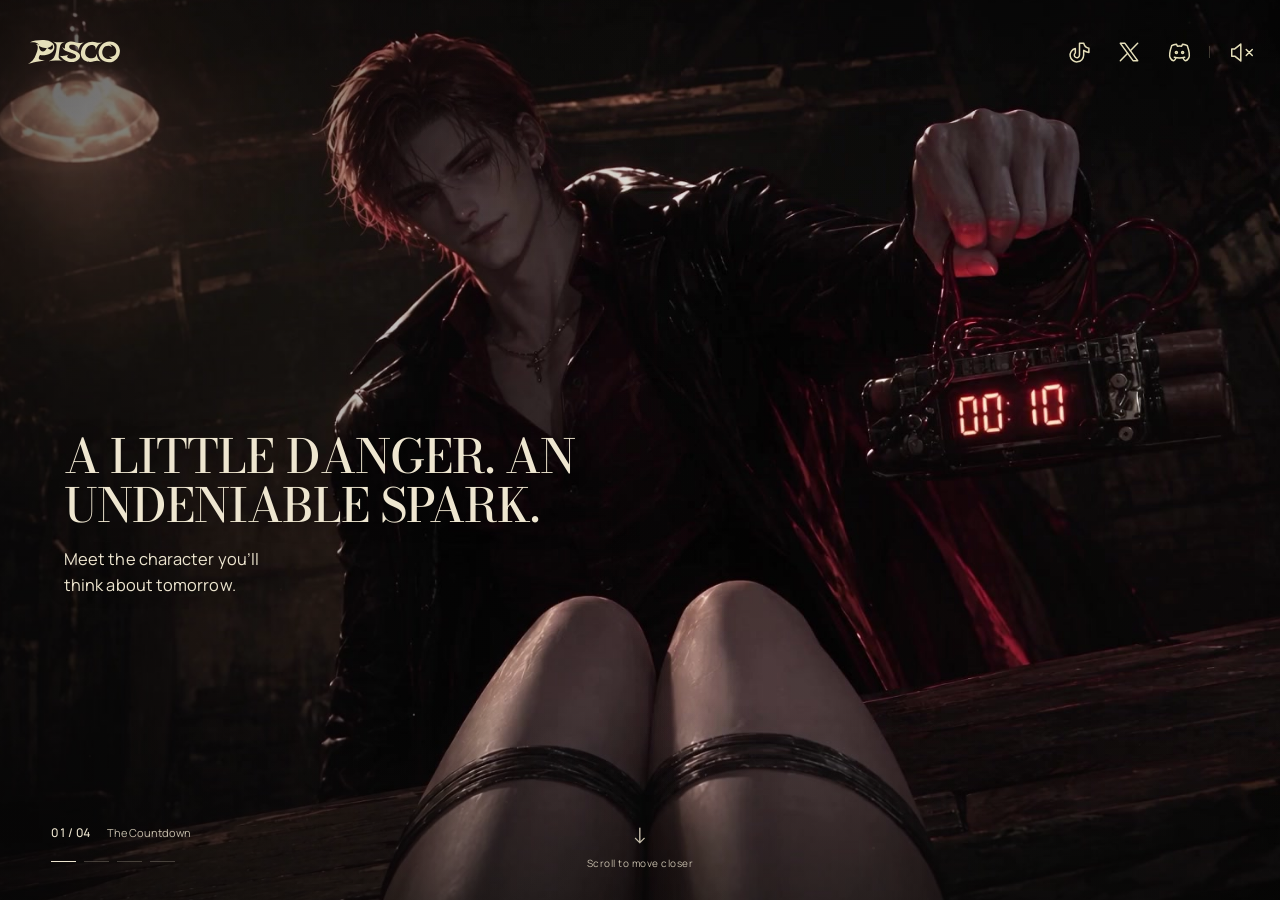
==== index.html @ 1534b8da "Widen scene headlines to avoid premature wrapping" ====
<!doctype html><html lang="en"><head><meta charset="utf-8"><meta name="viewport" content="width=device-width,initial-scale=1,viewport-fit=cover"><meta name="theme-color" content="#100e0d"><meta name="description" content="A countdown. A winter lodge. A poker table. A ballroom. Find your next story with Pisco."><link rel="preload" href="assets/fonts/bodoni-moda-latin-wght-normal.woff2" as="font" type="font/woff2" crossorigin><link rel="preload" href="assets/fonts/manrope-latin-wght-normal.woff2" as="font" type="font/woff2" crossorigin><title>Pisco — A night of possibilities</title><style>
@font-face{font-family:'Bodoni Moda';font-style:normal;font-weight:400 900;font-display:swap;src:url('assets/fonts/bodoni-moda-latin-wght-normal.woff2') format('woff2')}
@font-face{font-family:'Manrope';font-style:normal;font-weight:200 800;font-display:swap;src:url('assets/fonts/manrope-latin-wght-normal.woff2') format('woff2')}
:root{color-scheme:dark;--ink:#eee6d0;--dim:#c5bcaa;--line:#eee6d033;--nav-gold:#e5dfba;--nav-gold-hover:#e5dfba}*{box-sizing:border-box}html,body{height:100%;margin:0;overscroll-behavior:none;background:#100e0d;color:var(--ink)}body,button,a{font-family:'Manrope',Arial,sans-serif;font-weight:400;-webkit-font-smoothing:antialiased}button,a{color:inherit}button{font-size:15px;cursor:pointer;background:none;border:0}button:focus-visible,a:focus-visible{outline:1px solid var(--ink);outline-offset:7px}button:disabled{opacity:.45;cursor:wait}a{text-decoration:none}body{overflow:hidden}#stage{position:fixed;inset:0;touch-action:none}#scene{width:100%;height:100%;display:block}#shade{position:absolute;inset:0;background:linear-gradient(180deg,#08070770,transparent 28%,transparent 47%,#090807b5 90%),linear-gradient(90deg,#08070750,transparent 55%);pointer-events:none}.decode-video{position:fixed;width:2px;height:2px;bottom:0;left:0;opacity:.001;pointer-events:none;z-index:-1}header{position:fixed;inset:0 0 auto;display:flex;justify-content:space-between;align-items:center;padding:30px clamp(16px,1.3vw,24px) 30px calc(clamp(20px,1.3vw,32px) + 8px);z-index:4}.brand{padding:0;line-height:0}.brand img{width:92px;height:auto;filter:none}.header-actions{display:flex;align-items:center;gap:18px}.socials{display:flex;align-items:center;gap:6px}.socials a,#sound{display:inline-flex;align-items:center;justify-content:center;width:44px;height:44px;padding:0;color:var(--nav-gold);border-radius:50%;transition:color .18s ease}.socials a:hover,.socials a:focus-visible,#sound:hover,#sound:focus-visible{color:var(--nav-gold-hover)}.socials a:focus-visible,#sound:focus-visible{outline-color:var(--nav-gold);outline-offset:2px}.header-actions svg{fill:none;stroke:currentColor;stroke-width:1.5;stroke-linecap:round;stroke-linejoin:round;flex:none}.header-actions svg path{vector-effect:non-scaling-stroke}/* Optical sizing compensates for each glyph's shape and visual weight. */.social-tiktok{width:25px;height:25px}.social-x{width:26px;height:26px}.social-discord{width:25px;height:25px}#sound{position:relative}#sound:before{content:"";position:absolute;left:-10px;top:16px;height:12px;border-left:1px solid #e5dfba3d}#sound .sound-off,#sound .sound-on{width:29px;height:29px;transform:translateX(.5px)}#sound .sound-on{display:none}#sound[aria-pressed=true] .sound-on{display:block}#sound[aria-pressed=true] .sound-off{display:none}.story{position:fixed;left:6vw;bottom:16vh;width:min(550px,45vw);transform-origin:bottom left;pointer-events:none;z-index:2;will-change:transform,opacity}h1{font-family:'Bodoni Moda',Georgia,serif;text-transform:uppercase;font-size:clamp(36px,4.2vw,68px);font-weight:500;line-height:1.05;letter-spacing:-.02em;margin:18px 0 18px;text-wrap:balance;max-width:none}#line{font-size:clamp(16px,1.4vw,20px);font-weight:400;line-height:1.55;letter-spacing:.005em;max-width:32ch;margin:0;text-wrap:balance}#line.quote{font-style:italic}#storyAction{display:none!important;pointer-events:none;margin-top:24px;padding:11px 0;border-bottom:1px solid #eee6d06b;display:inline-flex;align-items:center;gap:30px;font-size:16px}#storyAction span{display:inline-block;font-size:20px}.bottom{position:fixed;bottom:30px;left:4vw;right:4vw;z-index:5;display:grid;grid-template-columns:1fr auto 1fr;align-items:end;gap:24px}.chapter{display:flex;align-items:center;gap:16px}.chapterNum{font-size:12px;font-weight:500;font-variant-numeric:tabular-nums;letter-spacing:.03em}.chapterName{font-size:11px;font-weight:400;color:var(--dim);max-width:150px}.steps{display:flex;gap:8px;margin-top:12px}.steps button{padding:8px 0;width:25px;position:relative}.steps button:after{content:'';height:1px;display:block;background:#eee6d03b}.steps button[aria-current=true]:after{background:var(--ink)}.cue{font-size:10px;letter-spacing:.05em;text-align:center;color:var(--dim)}.cue:before{content:'↓';display:block;font-size:22px;margin-bottom:7px;animation:scroll-cue-float 1.8s ease-in-out infinite}@keyframes scroll-cue-float{0%,100%{transform:translateY(0);opacity:.65}50%{transform:translateY(6px);opacity:1}}.controlArrow{font-size:18px}.exportControls{display:none;position:fixed;top:90px;right:30px;z-index:20;background:#171411;padding:10px}body[data-production=true] .exportControls{display:block}#mobileNote{display:none}
@media(min-aspect-ratio:2/1){.story{bottom:18vh}h1{font-size:54px}header{padding-top:22px}}
@media(max-width:700px){header{padding:14px 8px 14px 16px}.brand img{width:74px}.header-actions{gap:10px}.socials{gap:0}#sound:before{left:-6px}#stage{top:75px;height:58vh;bottom:auto}#shade{background:linear-gradient(180deg,transparent 55%,#100e0d 100%)}#scene{object-fit:contain}.story{left:26px;bottom:17vh;width:calc(100% - 52px)}h1{font-size:36px;line-height:1.08;max-width:none;margin:14px 0}#line{font-size:15px;line-height:1.55;max-width:32ch}#storyAction{margin-top:17px;font-size:15px}.bottom{left:24px;right:24px;bottom:23px;grid-template-columns:1fr auto;gap:12px}.cue{display:none}.chapterName{font-size:10px}.steps{gap:6px;margin-top:6px}.steps button{width:23px}.story[data-arrival=true]{bottom:19vh}}
@media(max-width:700px) and (orientation:portrait){#stage{top:92px;height:56.25vw}#shade{background:linear-gradient(180deg,transparent 72%,#100e0d 100%)}.story,.story[data-arrival=true]{top:calc(92px + 56.25vw + 30px);bottom:auto}.steps button{padding:14px 0}h1{font-size:clamp(30px,8.7vw,38px)}}
@media(max-width:700px) and (max-height:720px) and (orientation:portrait){.story,.story[data-arrival=true]{top:calc(80px + 56.25vw + 15px)}#stage{top:80px}h1{font-size:30px;margin:10px 0}#line{font-size:14px}#storyAction{margin-top:10px}.bottom{bottom:12px}}
@media(max-width:700px) and (orientation:landscape){#stage{inset:0;height:100%}.story,.story[data-arrival=true]{top:auto;left:24px;bottom:68px;width:46vw}header{padding:8px 8px 8px 16px}.brand img{width:64px}h1{font-size:27px;margin:10px 0}#line{font-size:13px}#storyAction{margin-top:7px;font-size:13px;padding:7px 0}.bottom{bottom:12px}.steps button{padding:8px 0}#shade{background:linear-gradient(90deg,#100e0d99,transparent 75%),linear-gradient(0deg,#100e0d9f,transparent 65%)}}
@media(prefers-reduced-motion:reduce){.story{will-change:auto}.socials a,#sound{transition:none}.cue:before{animation:none;transform:none;opacity:1}}

/* Desktop copy follows the negative space of each film. Portrait keeps copy below the video. */
@media(min-width:701px){
  #shade{background:none}
  #shade::before,#shade::after{content:"";position:absolute;inset:0;pointer-events:none}
  #shade::before{background:var(--shade-from);opacity:calc(1 - var(--shade-mix,0))}
  #shade::after{background:var(--shade-to);opacity:var(--shade-mix,0)}
  .story{top:auto;right:auto;bottom:auto;width:min(760px,60vw);transform-origin:left center;text-align:left;text-shadow:0 2px 20px #0006}
  .story h1{font-size:clamp(34px,3.65vw,58px);line-height:1.04;margin:0 0 18px;max-width:none}
  .story #line{font-size:clamp(15px,1.28vw,19px);max-width:30ch}
  .story[data-scene="coffee-date"]{left:5vw;top:48vh}
  .story[data-scene="mafia-club"]{left:auto;right:5vw;top:max(32vh,250px);text-align:right;transform-origin:right top}
  .story[data-scene="mafia-club"] #line{margin-left:auto}
  .story[data-scene="motorcycle"]{left:5vw;top:max(30vh,240px);transform-origin:left top}
  .story[data-scene="ballroom"]{left:5vw;top:auto;bottom:18vh;transform-origin:left bottom}
}
/* Keep the longer opening headline clear of chapter navigation on short desktops. */
@media(min-width:701px) and (max-height:640px){.story[data-scene="coffee-date"]{top:42vh}}
</style></head><body>
<main id="stage" data-scene="coffee-date" aria-label="Interactive cinematic journey"><canvas id="scene" role="img" aria-label="A man leans closer in a dim room while a red digital timer counts down from ten seconds."></canvas><div id="shade"></div></main>
<header><button class="brand" aria-label="Pisco, return to the beginning"><img src="[data-uri]" alt="Pisco"></button><div class="header-actions"><nav class="socials" aria-label="Follow Pisco"><a href="https://www.tiktok.com/@pisco.p2?_r=1&amp;_t=ZS-9BVNbpqRjZU" target="_blank" rel="noopener noreferrer" aria-label="Pisco on TikTok (opens in a new tab)" title="TikTok"><svg class="social-tiktok" viewBox="0 0 24 24" aria-hidden="true" focusable="false"><path d="M21 7.917v4.034a9.948 9.948 0 0 1 -5 -1.951v4.5a6.5 6.5 0 1 1 -8 -6.326v4.326a2.5 2.5 0 1 0 4 2v-11.5h4.083a6.005 6.005 0 0 0 4.917 4.917"/></svg></a><a href="https://x.com/pisco7576gmail" target="_blank" rel="noopener noreferrer" aria-label="Pisco on X (opens in a new tab)" title="X"><svg class="social-x" viewBox="0 0 24 24" aria-hidden="true" focusable="false"><path d="M4 4l11.733 16h4.267l-11.733 -16l-4.267 0"/><path d="M4 20l6.768 -6.768m2.46 -2.46l6.772 -6.772"/></svg></a><a href="https://discord.gg/XGzpeunbj" target="_blank" rel="noopener noreferrer" aria-label="Pisco on Discord (opens in a new tab)" title="Discord"><svg class="social-discord" viewBox="0 0 24 24" aria-hidden="true" focusable="false"><path d="M8 12a1 1 0 1 0 2 0a1 1 0 0 0 -2 0"/><path d="M14 12a1 1 0 1 0 2 0a1 1 0 0 0 -2 0"/><path d="M15.5 17c0 1 1.5 3 2 3c1.5 0 2.833 -1.667 3.5 -3c.667 -1.667 .5 -5.833 -1.5 -11.5c-1.457 -1.015 -3 -1.34 -4.5 -1.5l-.972 1.923a11.913 11.913 0 0 0 -4.053 0l-.975 -1.923c-1.5 .16 -3.043 .485 -4.5 1.5c-2 5.667 -2.167 9.833 -1.5 11.5c.667 1.333 2 3 3.5 3c.5 0 2 -2 2 -3"/><path d="M7 16.5c3.5 1 6.5 1 10 0"/></svg></a></nav><button id="sound" type="button" aria-pressed="false" aria-label="Play original video sound" title="Turn original sound on"><svg class="sound-off" viewBox="0 0 24 24" aria-hidden="true" focusable="false"><path d="M11 5 6 9H3.5v6H6l5 4V5Z"/><path d="M15.5 9.5l5 5m0-5-5 5"/></svg><svg class="sound-on" viewBox="0 0 24 24" aria-hidden="true" focusable="false"><path d="M11 5 6 9H3.5v6H6l5 4V5Z"/><path d="M14.5 8.5c2 1.9 2 5.1 0 7"/><path d="M18 5.5c3.5 3.6 3.5 9.4 0 13"/></svg></button></div></header>
<section class="story" id="story" data-scene="coffee-date" aria-label="Current story"><h1 id="title">A little danger. An undeniable spark.</h1><p id="line">Meet the character you’ll think about tomorrow.</p></section>
<div class="bottom"><div><div class="chapter"><span class="chapterNum" id="number">01 / 04</span><span class="chapterName" id="chapterName">The Countdown</span></div><div class="steps" id="steps" aria-label="Choose a world"></div></div><div class="cue" id="cue">Scroll to move closer</div></div>


<script>const STORY_CONTENT=[{"id": "coffee-date", "t": "The Countdown", "cat": "Dark romance · Ten seconds left", "teaser": ["Meet the character you’ll think about tomorrow."]}, {"id": "mafia-club", "t": "The Winter Lodge", "cat": "Fantasy romance · A winter welcome", "teaser": ["Step into stories where your daydreams come alive."]}, {"id": "motorcycle", "t": "The Poker Table", "cat": "Modern romance · At the poker table", "teaser": ["What happens next is yours to decide."]}, {"id": "ballroom", "t": "The Ballroom", "cat": "Romance · Behind the ballroom", "teaser": ["Stay for the spark. Come back for the chemistry."]}];
const JOURNEY_CONTENT={"version": "v38-wider-scene-headlines-20261119", "scenes": [{"id": "coffee-date", "start": "assets/journey/countdown-start-a7e755bcedd4.jpg", "end": "assets/journey/countdown-end-813200507d6f.jpg", "filmDuration": 14.803922, "description": "A man leans closer in a dim room while a red digital timer counts down from ten seconds.", "clips": [{"src": "assets/journey/01-countdown-20261118-web-480097a754f1.mp4", "duration": 10.066667}], "presentation": {"title": "The Countdown", "headline": "A little danger. An undeniable spark.", "teaser": "Meet the character you’ll think about tomorrow.", "chapter": "The Countdown", "category": "Dark romance · Ten seconds left", "shade": "linear-gradient(90deg,#08070788,transparent 58%),linear-gradient(180deg,#08070744,transparent 28%,transparent 78%,#09080766)"}, "aliases": ["private-club"], "status": "ready", "camera": {"zoom": [1.025, 1.08], "exitZoom": 1.12, "from": [0.5, 0.5], "to": [0.49, 0.46]}}, {"id": "mafia-club", "status": "ready", "start": "assets/journey/winter-lodge-start-20261118-77b9cb356916.jpg", "end": "assets/journey/winter-lodge-end-20261118-b9bf124ef3be.jpg", "filmDuration": 11.830065, "description": "A snowy wooden door opens into a warm winter lodge. A wolf-eared man with glasses welcomes the visitor and gently holds their hand to his cheek.", "clips": [{"src": "assets/journey/02-winter-lodge-20261118-web-19e9b6421de4.mp4", "duration": 12.066667}], "presentation": {"title": "The Winter Lodge", "headline": "Softly intoxicating. Uniquely yours.", "teaser": "Step into stories where your daydreams come alive.", "chapter": "The Winter Lodge", "category": "Fantasy romance · A winter welcome", "shade": "linear-gradient(270deg,#08070788,transparent 60%),linear-gradient(180deg,#08070755,transparent 55%,#09080755)"}, "playbackRate": 1.5, "camera": {"zoom": [1.025, 1.12], "exitZoom": 1.17, "from": [0.5, 0.5], "to": [0.51, 0.44]}}, {"id": "motorcycle", "status": "ready", "start": "assets/journey/poker-table-start-73389bcee230.jpg", "end": "assets/journey/poker-table-end-a12d33269803.jpg", "filmDuration": 11.813725, "description": "Dark curtains open onto a private poker table. Three men welcome the visitor, offering a hand and sliding chips across the table.", "clips": [{"src": "assets/journey/03-poker-table-20261117-web-771614d063a6.mp4", "duration": 12.05}], "presentation": {"title": "The Poker Table", "headline": "Some stories begin after midnight.", "teaser": "What happens next is yours to decide.", "chapter": "The Poker Table", "category": "Modern romance · At the poker table", "shade": "linear-gradient(165deg,#08070799,transparent 60%),linear-gradient(0deg,#09080766,transparent 25%)"}, "playbackRate": 1.5, "camera": {"zoom": [1.025, 1.18], "exitZoom": 1.23, "from": [0.5, 0.5], "to": [0.53, 0.57]}}, {"id": "ballroom", "status": "ready", "start": "assets/journey/ballroom-start-2e5b534ca526.jpg", "end": "assets/journey/ballroom-end-285e264e26e6.jpg", "filmDuration": 22.12, "description": "An invitation leads through a chandelier-lit ballroom toward an intimate encounter behind the scenes.", "clips": [{"src": "assets/journey/04-ballroom-hand-repaired-cd3b1046ccb7.mp4", "duration": 15.041667}], "presentation": {"title": "The Ballroom", "headline": "One taste, and reality can wait.", "teaser": "Stay for the spark. Come back for the chemistry.", "chapter": "The Ballroom", "category": "Romance · Behind the ballroom", "shade": "linear-gradient(45deg,#08070799,transparent 62%),linear-gradient(180deg,#08070755,transparent 35%)"}, "camera": {"zoom": [1.025, 1.14], "exitZoom": 1.19, "from": [0.5, 0.5], "to": [0.57, 0.49]}}], "releaseStage": "current-preview"};
// Gesture position owns the camera, opening and text; media and light have their own clocks.
const JClamp = (x, a=0, b=1) => Math.max(a, Math.min(b, x));
const JSmooth = x => { const t=JClamp(x); return t*t*(3-2*t); };
const JMix = (a,b,t) => a+(b-a)*t;
// Keep the approach responsive, but give the tear twice the scroll travel.
const JApproachEnd=.68,JApproachPixels=1900,JTearPixels=3800;
const JScenePixels=JApproachEnd*JApproachPixels+(1-JApproachEnd)*JTearPixels;
function journeyScrollPosition(p){const scene=Math.floor(p),local=p-scene;return scene*JScenePixels+Math.min(local,JApproachEnd)*JApproachPixels+Math.max(0,local-JApproachEnd)*JTearPixels;}
function journeyRailPosition(pixels){const scene=Math.floor(pixels/JScenePixels),local=pixels-scene*JScenePixels,approach=JApproachEnd*JApproachPixels;return scene+(local<=approach?local/JApproachPixels:JApproachEnd+(local-approach)/JTearPixels);}
class JourneyRail {
  constructor(count=6){this.count=count;this.position=0;this.target=0;}
  push(pixels){this.seek(journeyRailPosition(journeyScrollPosition(this.target)+pixels));}
  seek(p){if(Number.isFinite(p))this.target=p;}
  update(dt){this.position=JMix(this.position,this.target,1-Math.exp(-16*JClamp(dt,0,.1)));if(Math.abs(this.target-this.position)<.00001)this.position=this.target;return this.position;}
}
function journeyFrame(position,count=6){
  const p=((position%count)+count)%count,cycle=Math.floor(position/count),index=Math.floor(p),local=p-index;
  const action=JClamp(local/.68);
  const transition=JClamp((local-.68)/.32),next=(index+1)%count;
  const scene=transition>.78?next:index,age=scene===index?action:0;
  const opacity=scene===index?1-JSmooth((transition-.02)/.28):JSmooth((transition-.80)/.20);
  return {position:p,absolute:position,cycle,index,next,local,action,transition,scene,age,opacity,
    textY:-age*128-JSmooth(transition/.3)*110*(scene===index?1:0),
    textScale:1+.28*age+.24*JSmooth(transition/.3)*(scene===index?1:0),
    interactive:opacity>.92&&transition<.12,finished:false};
}
function journeyClip(clips,progress){
  const total=clips.reduce((n,c)=>n+c.duration,0),t=JClamp(progress)*total;
  let offset=0;
  for(let i=0;i<clips.length;i++){const c=clips[i];if(t<offset+c.duration||i===clips.length-1)return {index:i,time:JClamp(t-offset,0,Math.max(0,c.duration-1/24)),total};offset+=c.duration;}
  return null;
}
function journeyFilmPosition(seconds,scenes){
  let offset=0;
  for(let i=0;i<scenes.length;i++){const duration=scenes[i].filmDuration;if(seconds<offset+duration)return i+JClamp((seconds-offset)/duration);offset+=duration;}
  return scenes.length;
}
// Each source has its own restrained approach and focal direction.
function journeyCamera(frame,camera={}){
  const [start,end]=camera.zoom||[1.025,1.30],from=camera.from||[.5,.5],to=camera.to||from;
  const travel=journeyTransition(frame.transition),depth=JClamp(frame.action);
  return {zoom:frame.transition?JMix(end,camera.exitZoom??end,travel.approach):start/(1-(1-start/end)*depth),
    anchor:[JMix(from[0],to[0],depth),JMix(from[1],to[1],depth)]};
}
// Camera travel and the opening remain reversible; edge motion uses ambient time elsewhere.
function journeyTransition(t){const tear=JSmooth(t);return {approach:tear,pass:tear,reveal:tear};}
function journeyTear(open){
  const p=JClamp(open);if(p===0)return {left:[],right:[],polygon:[]};
  const halfWidth=.78*Math.pow(p,1.1),halfHeight=.82*Math.pow(p,.62),rough=Math.min(.032*Math.sin(Math.PI*p),halfWidth*.2);
  const left=[],right=[];
  for(let i=0;i<=16;i++){
    const y=.5+(i/8-1)*halfHeight,tip=.9+.1*Math.sin(i*1.8);
    left.push([.5-halfWidth*tip+rough*Math.sin(i*2.7+.9),y]);
    right.push([.5+halfWidth*tip+rough*Math.sin(i*3.1+1.4),y]);
  }
  return {left,right,polygon:[...left,...[...right].reverse()]};
}
if(typeof module!=='undefined')module.exports={JourneyRail,journeyFrame,journeyClip,journeyFilmPosition,journeyTransition,journeyTear,journeyCamera,journeyScrollPosition,journeyRailPosition};

// Keep the last completely decoded frame visible while another seek is pending.
class JourneyMedia {
  constructor(scenes){
    this.scenes=scenes;this.images=new Map();this.videos=new Map();this.errors=[];this.activeScene=-1;this.audibleScene=-1;this.soundEnabled=false;this.playing=false;this.timeline=false;this.visible=new Set();this.runs=new Map();
    this.ready=Promise.all(scenes.flatMap(s=>[s.start,s.end].filter(Boolean)).map(src=>this.image(src)));
  }
  image(src){
    if(this.images.has(src))return this.images.get(src).promise;
    const image=new Image(),item={image,ready:false};
    item.promise=new Promise(resolve=>{image.onload=()=>{item.ready=true;resolve(image);};image.onerror=()=>{this.errors.push(src);resolve(null);};});
    this.images.set(src,item);image.src=src;return item.promise;
  }
  poster(src){const item=this.images.get(src);return item?.ready?item.image:null;}
  setSound(enabled){
    this.soundEnabled=!!enabled;this.updateSound();this.onSoundChange?.(this.soundEnabled);
    // Start within the button gesture so browsers can authorize original audio.
    if(this.soundEnabled)for(const item of this.videos.values())if(item.scene===this.audibleScene&&this.visible.has(item.scene)&&!item.failed)this.play(item);
  }
  updateSound(){
    for(const item of this.videos.values()){
      const muted=!this.soundEnabled||item.scene!==this.audibleScene;
      if(item.v.muted!==muted)item.v.muted=muted;
    }
  }
  play(item){
    if(item.playing)return;
    item.playing=true;const promise=item.v.play();
    if(promise)promise.catch(error=>{
      item.playing=false;
      if(error.name==='NotAllowedError'&&!item.v.muted)this.setSound(false);
    });
  }
  prepare(frame,timeline){
    this.activeScene=frame.index;this.timeline=!!timeline;this.playing=this.timeline&&frame.transition===0&&frame.action<.999;
    this.audibleScene=frame.scene;this.updateSound();
    this.visible=new Set([frame.index]);if(frame.transition>0)this.visible.add(frame.next);
    if(!this.timeline)for(const scene of this.visible){
      const cycle=(frame.cycle||0)+(scene===0&&frame.index===this.scenes.length-1?1:0),run=this.runs.get(scene);
      if(!run||run.cycle!==cycle){
        this.runs.set(scene,{index:0,idle:false,cycle});
        for(const clip of this.scenes[scene]?.clips||[]){const item=this.videos.get(clip.src);if(item){this.pause(item);if(item.v.currentTime>1/48){item.shown=false;item.wanted=0;this.seek(item,0);}}}
      }
    }
    for(const item of this.videos.values())if(!this.visible.has(item.scene))this.pause(item);
  }
  pauseAll(){this.playing=false;for(const item of this.videos.values())this.pause(item);}
  pause(item){if(!item.v.paused)item.v.pause();item.playing=false;}
  video(clip,scene=-1){
    if(this.videos.has(clip.src))return this.videos.get(clip.src);
    const v=document.createElement('video'),canvas=document.createElement('canvas'),ctx=canvas.getContext('2d');
    v.muted=!this.soundEnabled||scene!==this.audibleScene;v.playsInline=true;v.preload='auto';v.preservesPitch=true;v.setAttribute('aria-hidden','true');v.setAttribute('playsinline','');v.className='decode-video';document.body.append(v);
    const item={v,canvas,ctx,scene,wanted:0,failed:false,shown:false,playing:false,ambient:false,seekCount:0,lastSeek:null};
    const capture=()=>{
      if(item.failed||v.readyState<2||!v.videoWidth||!v.videoHeight)return;
      if(canvas.width!==v.videoWidth||canvas.height!==v.videoHeight){canvas.width=v.videoWidth;canvas.height=v.videoHeight;}
      ctx.drawImage(v,0,0);item.shown=true;v.dataset.presentedTime=String(v.currentTime);
    };
    const decoded=()=>{capture();if(v.requestVideoFrameCallback&&!item.failed)v.requestVideoFrameCallback(decoded);};
    if(v.requestVideoFrameCallback)v.requestVideoFrameCallback(decoded);
    v.addEventListener('loadeddata',()=>{capture();this.seek(item,item.wanted);});
    v.addEventListener('seeked',()=>{if(!v.requestVideoFrameCallback)capture();});
    v.addEventListener('timeupdate',()=>{if(!v.requestVideoFrameCallback&&!v.seeking)capture();});
    v.addEventListener('error',()=>{item.failed=true;this.pause(item);this.errors.push(clip.src);});
    v.addEventListener('pause',()=>{item.playing=false;});
    this.videos.set(clip.src,item);v.src=clip.src;v.load();return item;
  }
  seek(item,time){
    const v=item.v;
    if(item.failed||v.readyState<2||v.seeking||Math.abs(v.currentTime-time)<1/48)return;
    item.lastSeek=time;item.seekCount++;v.dataset.seekCount=String(item.seekCount);v.currentTime=time;
  }
  frame(scene,progress){
    const spec=this.scenes[scene];let clip;
    if(this.timeline)clip=journeyClip(spec.clips||[],progress);
    else if(spec.clips?.length){
      const run=this.runs.get(scene)||{index:0,idle:false};this.runs.set(scene,run);
      const previous=this.videos.get(spec.clips[run.index].src);
      if(previous?.v.ended&&run.index<spec.clips.length-1){this.pause(previous);run.index++;}
      else if(previous?.v.ended&&spec.idle)run.idle=true;
      clip={index:run.index,time:0,total:spec.clips.reduce((n,c)=>n+c.duration,0),idle:run.idle};
    }
    if(!clip)return null;
    const activeClip=clip.idle?spec.idle:spec.clips[clip.index];
    const item=this.video(activeClip,scene),v=item.v;item.ambient=!this.timeline;
    // Source videos are 24fps. Stable frame targets avoid repeated near-identical seeks.
    const target=Math.min(activeClip.duration-1/24,Math.round(clip.time*24)/24);
    item.wanted=Math.max(0,target);
    const play=this.timeline?this.playing&&scene===this.activeScene:this.visible.has(scene);
    for(const other of this.videos.values())if(other!==item&&other.scene===scene&&other.playing)this.pause(other);
    v.loop=!this.timeline&&(!!clip.idle||(!spec.idle&&clip.index===spec.clips.length-1));
    if(play&&!item.failed&&v.readyState>=2){
      v.playbackRate=this.timeline?clip.total/(spec.filmDuration*.68):(spec.playbackRate??1);
      // Native decoding owns forward playback. Correct only a meaningful clock drift.
      if(this.timeline&&(!item.playing||Math.abs(v.currentTime-clip.time)>.3))this.seek(item,clip.time);
      if(!item.playing)this.play(item);
      v.dataset.mode=this.timeline?'film':'ambient';
    }else{
      this.pause(item);if(this.timeline)this.seek(item,item.wanted);v.dataset.mode='paused';
    }
    return item.shown&&!item.failed?item.canvas:null;
  }
  preload(index){for(const i of [index,(index+1)%this.scenes.length])if(this.scenes[i])for(const clip of [...(this.scenes[i].clips||[]),...(this.scenes[i].idle?[this.scenes[i].idle]:[])])this.video(clip,i);}
}
if(typeof module!=='undefined')module.exports.JourneyMedia=JourneyMedia;

// Reuse the original theatre's fixed fracture field and image-colored fibers.
class JourneyTearRenderer {
  constructor(){
    this.canvas=document.createElement('canvas');const g=this.gl=this.canvas.getContext('webgl',{alpha:false,antialias:false,preserveDrawingBuffer:true});
    if(!g)return;
    const vertex='attribute vec2 p;varying vec2 uv;void main(){uv=p*.5+.5;gl_Position=vec4(p,0.,1.);}';
    const fragment=`precision highp float;
      varying vec2 uv;uniform sampler2D source,next;uniform vec2 res;uniform float amount,stage,elapsed;
      float hash(vec2 p){return fract(sin(dot(p,vec2(127.1,311.7)))*43758.5453);}
      float noise(vec2 p){vec2 i=floor(p),f=fract(p);f=f*f*(3.-2.*f);return mix(mix(hash(i),hash(i+vec2(1.,0.)),f.x),mix(hash(i+vec2(0.,1.)),hash(i+vec2(1.,1.)),f.x),f.y);}
      float lightness(vec3 c){return dot(c,vec3(.2126,.7152,.0722));}
      float fracture(vec2 coord,float radius){
        vec2 p=(coord-vec2(.505,.515))*vec2(res.x/res.y,1.);
        vec2 seed=vec2(stage*7.13+2.4,stage*3.79+9.3);float angle=atan(p.y,p.x);
        float folds=(noise(p*4.1+seed)-.5)*.20+(noise(p*13.7+seed)-.5)*.080;
        // The large silhouette belongs to the gesture; tiny fibers continue to move at rest.
        float fibers=(noise(p*63.1+seed+vec2(elapsed*.16,-elapsed*.21))-.5)*.020+(noise(p*179.3+seed+vec2(-elapsed*.25,elapsed*.18))-.5)*.007;
        float lobes=sin(angle*5.+.4)*.025+sin(angle*9.-.8)*.012;
        return length(p*vec2(.96,1.))+folds+fibers+lobes-radius;
      }
      void main(){
        vec3 current=texture2D(source,uv).rgb,incoming=texture2D(next,uv).rgb;
        float radius=mix(-.24,length(vec2(res.x/res.y,1.))*.55+.28,amount);
        float distance=fracture(uv,radius),aaWidth=1.25/res.y;
        float intact=smoothstep(-aaWidth,aaWidth,distance);vec3 color=mix(incoming,current,intact);
        float rim=sin(amount*3.14159265),worn=(1.-smoothstep(.006,.06,distance))*intact*rim;
        vec2 px=vec2(1.2)/res;
        float dx=lightness(texture2D(source,uv+vec2(px.x,0.)).rgb)-lightness(texture2D(source,uv-vec2(px.x,0.)).rgb);
        float dy=lightness(texture2D(source,uv+vec2(0.,px.y)).rgb)-lightness(texture2D(source,uv-vec2(0.,px.y)).rgb);
        float edge=clamp(length(vec2(dx,dy))*7.,0.,1.);vec3 ink=mix(current,vec3(.96,.93,.86),.67);
        color=mix(color,incoming*.55+current*.09+ink*edge*1.35,worn*.8);
        vec2 cells=uv*res/2.25,cell=floor(cells),within=fract(cells)-.5;
        float dots=1.-smoothstep(.12,.46,length(within)),fiberNoise=noise(uv*res/6.5+vec2(stage*2.+elapsed*.32,3.-elapsed*.4));
        float fiberBand=exp(-abs(distance)*110.),broken=step(.28,hash(cell+17.))*dots;
        color+=mix(current,vec3(1.,.96,.88),.7)*fiberBand*(.08+broken*1.4)*rim*(.35+fiberNoise*.9);
        // A bright broken light core and two soft bloom widths restore the original luminous rip.
        float edgeEnergy=(.68+.32*noise(uv*res/11.+vec2(stage*3.+elapsed*.7,7.-elapsed*.5)))*(.94+.06*sin(elapsed*1.35+uv.y*9.));
        float core=exp(-abs(distance)*235.);
        float closeGlow=exp(-abs(distance)*57.);
        float wideGlow=exp(-abs(distance)*20.);
        color+=vec3(1.,.96,.82)*core*1.9*rim*edgeEnergy;
        color+=vec3(1.,.78,.39)*(closeGlow*.48+wideGlow*.16)*rim*edgeEnergy;
        // Source-colored flecks lift off the edge at a nearer depth; no new frame or doorway.
        vec2 lifted=.5+(uv-.5)/(1.+amount*.16);
        float liftedDistance=fracture(lifted,radius);
        vec2 dustGrid=(lifted+vec2(sin(elapsed*.35)*.004,-elapsed*.009))*res/2.7,dustCell=floor(dustGrid),dustUV=lifted;
        float dustDot=1.-smoothstep(.07,.43,length(fract(dustGrid)-.5));
        vec3 dustColor=texture2D(source,dustUV).rgb;
        float dustBand=(1.-smoothstep(.012,.10,abs(liftedDistance)))*rim;
        float grains=step(.7,hash(dustCell+8.3))*dustDot;
        color+=mix(dustColor,vec3(1.,.92,.70),.72)*grains*dustBand*.85;
        gl_FragColor=vec4(color,1.);
      }`;
    const compile=(type,text)=>{const s=g.createShader(type);g.shaderSource(s,text);g.compileShader(s);if(!g.getShaderParameter(s,g.COMPILE_STATUS))throw new Error(g.getShaderInfoLog(s));return s;};
    try{const program=this.program=g.createProgram();g.attachShader(program,compile(g.VERTEX_SHADER,vertex));g.attachShader(program,compile(g.FRAGMENT_SHADER,fragment));g.linkProgram(program);if(!g.getProgramParameter(program,g.LINK_STATUS))throw new Error(g.getProgramInfoLog(program));g.useProgram(program);
      const buffer=g.createBuffer();g.bindBuffer(g.ARRAY_BUFFER,buffer);g.bufferData(g.ARRAY_BUFFER,new Float32Array([-1,-1,1,-1,-1,1,-1,1,1,-1,1,1]),g.STATIC_DRAW);const p=g.getAttribLocation(program,'p');g.enableVertexAttribArray(p);g.vertexAttribPointer(p,2,g.FLOAT,false,0,0);
      this.uniforms={};for(const name of ['source','next','res','amount','stage','elapsed'])this.uniforms[name]=g.getUniformLocation(program,name);
      this.textures=[0,1].map(unit=>{g.activeTexture(g.TEXTURE0+unit);const texture=g.createTexture();g.bindTexture(g.TEXTURE_2D,texture);g.texParameteri(g.TEXTURE_2D,g.TEXTURE_WRAP_S,g.CLAMP_TO_EDGE);g.texParameteri(g.TEXTURE_2D,g.TEXTURE_WRAP_T,g.CLAMP_TO_EDGE);g.texParameteri(g.TEXTURE_2D,g.TEXTURE_MIN_FILTER,g.LINEAR);g.texParameteri(g.TEXTURE_2D,g.TEXTURE_MAG_FILTER,g.LINEAR);return texture;});
      g.uniform1i(this.uniforms.source,0);g.uniform1i(this.uniforms.next,1);
    }catch(error){this.gl=null;this.error=String(error);}
  }
  render(source,next,amount,stage,elapsed=0){
    const g=this.gl;if(!g||g.isContextLost())return null;
    if(this.canvas.width!==source.width||this.canvas.height!==source.height){this.canvas.width=source.width;this.canvas.height=source.height;g.viewport(0,0,source.width,source.height);}
    g.useProgram(this.program);g.pixelStorei(g.UNPACK_FLIP_Y_WEBGL,true);
    for(const [unit,image] of [[0,source],[1,next]]){g.activeTexture(g.TEXTURE0+unit);g.bindTexture(g.TEXTURE_2D,this.textures[unit]);g.texImage2D(g.TEXTURE_2D,0,g.RGBA,g.RGBA,g.UNSIGNED_BYTE,image);}
    g.uniform2f(this.uniforms.res,source.width,source.height);g.uniform1f(this.uniforms.amount,amount);g.uniform1f(this.uniforms.stage,stage);g.uniform1f(this.uniforms.elapsed,elapsed);g.drawArrays(g.TRIANGLES,0,6);return this.canvas;
  }
}

class JourneyCanvas {
  constructor(canvas,scenes){
    this.canvas=canvas;this.ctx=canvas.getContext('2d',{alpha:false});this.scenes=scenes;this.media=new JourneyMedia(scenes);this.rail=new JourneyRail(scenes.length);this.reduced=matchMedia('(prefers-reduced-motion: reduce)').matches;
    this.frame=journeyFrame(0,scenes.length);this.t=0;this.last=0;this.film=null;this.onframe=()=>{};this.width=0;this.height=0;
    this.tearSource=document.createElement('canvas');this.tearLayer=document.createElement('canvas');this.tearEffect=new JourneyTearRenderer();this.ready=this.media.ready.then(()=>{this.media.preload(0);this.draw(0);});
    this.hiddenAt=null;document.addEventListener('visibilitychange',()=>{if(document.hidden){this.hiddenAt=performance.now();this.media.pauseAll();}else{if(this.film&&this.hiddenAt!==null)this.film.start+=performance.now()-this.hiddenAt;this.hiddenAt=null;}});
    this.tick=this.tick.bind(this);requestAnimationFrame(this.tick);
  }
  move(delta){this.film=null;this.rail.push(delta);}
  seek(position){this.film=null;this.rail.seek(position);}
  jump(position){this.seek(position);this.rail.position=this.rail.target;}
  watch(){this.film={start:performance.now(),position:0};this.rail.position=this.rail.target=0;}
  resize(){const dpr=Math.min(devicePixelRatio||1,1.5),rect=this.canvas.getBoundingClientRect();const w=this.captureSize?.[0]||Math.round(rect.width*dpr),h=this.captureSize?.[1]||Math.round(rect.height*dpr);if(w!==this.width||h!==this.height){this.canvas.width=this.width=w;this.canvas.height=this.height=h;}return {w,h};}
  fit(image,zoom=1,anchor=[.5,.5]){
    const iw=image.videoWidth||image.naturalWidth||image.width,ih=image.videoHeight||image.naturalHeight||image.height;
    if(!iw||!ih)return null;
    const ratio=Math.max(this.width/iw,this.height/ih),w=iw*ratio*zoom,h=ih*ratio*zoom;
    // Off-center approaches must still cover the canvas at every aspect ratio.
    return {x:JClamp(this.width/2-w*anchor[0],this.width-w,0),y:JClamp(this.height/2-h*anchor[1],this.height-h,0),w,h};
  }
  image(image,zoom=1,anchor=[.5,.5],alpha=1,shift=[0,0]){
    if(!image||alpha<=0)return;const r=this.fit(image,zoom,anchor);if(!r)return;
    this.ctx.save();this.ctx.globalAlpha=alpha;this.ctx.drawImage(image,r.x+shift[0]*this.width,r.y+shift[1]*this.height,r.w,r.h);this.ctx.restore();
  }
  scene(index,progress,zoom=1,anchor=[.5,.5],alpha=1){
    const media=this.media.frame(index,progress),spec=this.scenes[index];
    if(media){this.image(media,zoom,anchor,alpha);return;}
    // A reversible poster dissolve keeps slow or failed video loads continuous.
    this.image(this.media.poster(spec.start),zoom,anchor,alpha);
    if(this.media.timeline)this.image(this.media.poster(spec.end),zoom,anchor,alpha*JSmooth((progress-.32)/.36));
  }
  path(ctx,points){ctx.beginPath();points.forEach(([x,y],i)=>i?ctx.lineTo(x*this.width,y*this.height):ctx.moveTo(x*this.width,y*this.height));ctx.closePath();}
  tear(next,open,now){
    const ctx=this.ctx,w=this.width,h=this.height,source=this.tearSource,layer=this.tearLayer;
    for(const canvas of [source,layer])if(canvas.width!==w||canvas.height!==h){canvas.width=w;canvas.height=h;}
    const sourceCtx=source.getContext('2d'),front=layer.getContext('2d');sourceCtx.drawImage(this.canvas,0,0);
    ctx.fillStyle='#100e0d';ctx.fillRect(0,0,w,h);const incoming=journeyCamera({action:0,transition:0},this.scenes[next].camera);this.scene(next,0,incoming.zoom,incoming.anchor);
    const rendered=this.tearEffect.render(source,this.canvas,open,this.frame.index,this.reduced?0:now);
    this.canvas.dataset.tearTime=(this.reduced?0:now).toFixed(3);
    if(rendered){ctx.drawImage(rendered,0,0);this.canvas.dataset.tearRenderer='image-fibers';return;}
    this.canvas.dataset.tearRenderer='canvas-fallback';
    front.globalCompositeOperation='source-over';front.clearRect(0,0,w,h);front.drawImage(source,0,0);
    const shape=journeyTear(open);front.globalCompositeOperation='destination-out';this.path(front,shape.polygon);front.fill();front.globalCompositeOperation='source-over';ctx.drawImage(layer,0,0);
    // The torn lip contains the outgoing image's pixels, with an uneven physical edge.
    const curl=Math.sin(Math.PI*open),thickness=(.002+.012*curl);
    for(const [edge,sign] of [[shape.left,-1],[shape.right,1]]){
      const strip=[...edge,...[...edge].reverse().map(([x,y])=>[x+sign*thickness,y])];
      ctx.save();this.path(ctx,strip);ctx.clip();ctx.drawImage(source,sign*curl*w*.018,-curl*h*.008);ctx.fillStyle=`rgba(20,13,8,${.16*curl})`;ctx.fillRect(0,0,w,h);ctx.restore();
      ctx.save();ctx.globalAlpha=curl*(.85+.1*Math.sin(this.reduced?0:now*1.3));ctx.strokeStyle='#fff1cd';ctx.shadowColor='#efb65e';ctx.shadowBlur=w*.015;ctx.lineWidth=Math.max(1,w*.0018);ctx.beginPath();edge.forEach(([x,y],i)=>i?ctx.lineTo(x*w,y*h):ctx.moveTo(x*w,y*h));ctx.stroke();ctx.restore();
    }
  }
  draw(now){
    this.resize();const ctx=this.ctx,w=this.width,h=this.height;ctx.fillStyle='#100e0d';ctx.fillRect(0,0,w,h);
    const f=this.frame,s=this.scenes[f.index],next=this.scenes[f.next],t=f.transition;
    this.media.prepare(f,!!this.film||!!this.captureSize);
    this.media.preload(f.index);
    const camera=journeyCamera(this.reduced?{action:0,transition:0}:f,s.camera);
    if(!t){this.scene(f.index,f.action,camera.zoom,camera.anchor);}
    else {
      const travel=journeyTransition(t);
      this.scene(f.index,f.action,camera.zoom,camera.anchor);
      if(travel.pass>0)this.tear(f.next,travel.pass,now);
    }
    if(!this.reduced){
      // Ambient time is independent from narrative time. No story advances at idle.
      ctx.save();ctx.globalCompositeOperation='screen';
      for(let i=0;i<20;i++){const z=(i%5+1)/5,x=((i*.173+Math.sin(now*.055+i)*.012+f.position*.014*z)%1)*w,y=((i*.237-now*.004*(.2+z))%1+1)%1*h;
        ctx.fillStyle=`rgba(235,205,157,${.03+z*.035})`;ctx.beginPath();ctx.arc(x,y,(.8+z)*w/1600,0,Math.PI*2);ctx.fill();}
      const glow=ctx.createRadialGradient(w*.88,h*.6,0,w*.88,h*.6,w*.5);glow.addColorStop(0,`rgba(212,139,70,${.015+.008*Math.sin(now*3.1)})`);glow.addColorStop(1,'rgba(212,139,70,0)');ctx.fillStyle=glow;ctx.fillRect(0,0,w,h);ctx.restore();
    }
    this.canvas.dataset.cameraZoom=camera.zoom.toFixed(4);this.canvas.dataset.cameraAnchor=camera.anchor.map(n=>n.toFixed(4)).join(',');this.canvas.dataset.scene=s.id;this.canvas.dataset.position=f.position.toFixed(5);this.canvas.dataset.absolute=f.absolute.toFixed(5);this.canvas.dataset.cycle=String(f.cycle);this.canvas.dataset.action=f.action.toFixed(5);this.canvas.dataset.transition=t.toFixed(5);this.canvas.dataset.mediaErrors=this.media.errors.length;
  }
  tick(ms){
    const interval=this.captureSize?1000/30:1000/60;
    if(this.last&&ms-this.last<interval-.5){requestAnimationFrame(this.tick);return;}
    const dt=this.last?Math.min((ms-this.last)/1000,.1):0;this.last=ms;
    if(!document.hidden){
      if(this.film){const seconds=(ms-this.film.start)/1000,total=this.scenes.reduce((sum,s)=>sum+s.filmDuration,0),round=this.captureSize?0:Math.floor(seconds/total),elapsed=this.captureSize?seconds:seconds%total;const p=round*this.scenes.length+journeyFilmPosition(elapsed,this.scenes);this.rail.position=this.rail.target=p;if(this.captureSize&&p===this.scenes.length)this.film=null;}
      this.frame=journeyFrame(this.rail.update(dt),this.scenes.length);this.t+=dt;this.draw(this.t);this.onframe(this.frame);
    }
    requestAnimationFrame(this.tick);
  }
}
</script><script>(() => {
  const $=s=>document.querySelector(s),stories=STORY_CONTENT,scenes=JOURNEY_CONTENT.scenes;
  const stage=new JourneyCanvas($('#scene'),scenes);
  let sceneIndex=-1,copyKey='',pointer=null,recording=null;
  const titleFor=i=>scenes[i].presentation?.title||stories[i].t;
  const total=String(scenes.length).padStart(2,'0');
  scenes.forEach((s,i)=>{const button=document.createElement('button');button.setAttribute('aria-label',`Visit ${titleFor(i)}`);button.addEventListener('click',()=>stage.jump(i+.05));$('#steps').append(button);});
  $('.brand').onclick=()=>stage.jump(0);
  stage.media.onSoundChange=enabled=>{
    $('#sound').setAttribute('aria-pressed',String(enabled));
    $('#sound').setAttribute('title',enabled?'Mute original sound':'Turn original sound on');
    $('#sound').setAttribute('aria-label',enabled?'Mute original video sound':'Play original video sound');
  };
  stage.media.onSoundChange(false);
  $('#sound').onclick=()=>stage.media.setSound(!stage.media.soundEnabled);
  function blocked(e){return e.target.closest('button,a,input');}
  window.addEventListener('wheel',e=>{if(e.ctrlKey||Math.abs(e.deltaX)>Math.abs(e.deltaY))return;e.preventDefault();stage.move(e.deltaY*(e.deltaMode===1?16:e.deltaMode===2?innerHeight:1));},{passive:false});
  window.addEventListener('pointerdown',e=>{if(blocked(e))return;pointer={id:e.pointerId,y:e.clientY};});
  window.addEventListener('pointermove',e=>{if(!pointer||pointer.id!==e.pointerId)return;const delta=pointer.y-e.clientY;pointer.y=e.clientY;stage.move(delta*3);});
  const clear=()=>pointer=null;window.addEventListener('pointerup',clear);window.addEventListener('pointercancel',clear);
  window.addEventListener('keydown',e=>{if(e.target.closest('input,textarea'))return;const dirs={ArrowDown:145,ArrowRight:145,PageDown:480,ArrowUp:-145,ArrowLeft:-145,PageUp:-480};if(e.key in dirs){e.preventDefault();stage.move(dirs[e.key]);}if(e.key==='Home'){e.preventDefault();stage.jump(0);}if(e.key==='End'){e.preventDefault();stage.jump(scenes.length-1+.05);}});
  stage.onframe=f=>{
    const s=stories[f.scene],presentation=scenes[f.scene].presentation||{},key=String(f.scene);
    if(key!==copyKey){copyKey=key;$('#title').textContent=presentation.headline||s.t;$('#line').textContent=presentation.teaser||s.teaser[0];$('#story').dataset.arrival=String(f.scene===0);$('#story').dataset.scene=scenes[f.scene].id;$('#stage').dataset.scene=scenes[f.scene].id;}
    if(sceneIndex!==f.scene){sceneIndex=f.scene;$('#number').textContent=`${String(f.scene+1).padStart(2,'0')} / ${total}`;$('#chapterName').textContent=presentation.chapter||s.t;$('#scene').setAttribute('aria-label',scenes[f.scene].description);[...$('#steps').children].forEach((el,i)=>el.setAttribute('aria-current',String(i===f.scene)));}
    const shade=$('#shade');
    if(shade.dataset.scene!==scenes[f.index].id){shade.dataset.scene=scenes[f.index].id;shade.style.setProperty('--shade-from',scenes[f.index].presentation.shade);shade.style.setProperty('--shade-to',scenes[f.next].presentation.shade);}
    shade.style.setProperty('--shade-mix',JSmooth(f.transition));
    const compact=innerWidth<=700,textY=f.textY*(compact?.45:1),textScale=1+(f.textScale-1)*(compact?.2:1);
    $('#story').style.opacity=f.opacity;$('#story').style.transform=stage.reduced?'none':`translateY(${textY}px) scale(${textScale})`;
    $('#cue').textContent=f.transition>0?'Keep moving closer':'Scroll to move closer';
    if(recording)capture(f);
  };
  stage.ready.then(()=>{const id=location.hash.slice(1),i=scenes.findIndex(s=>s.id===id||(s.aliases||[]).includes(id));if(i>=0)stage.jump(i+.05);});
})();
</script></body></html>
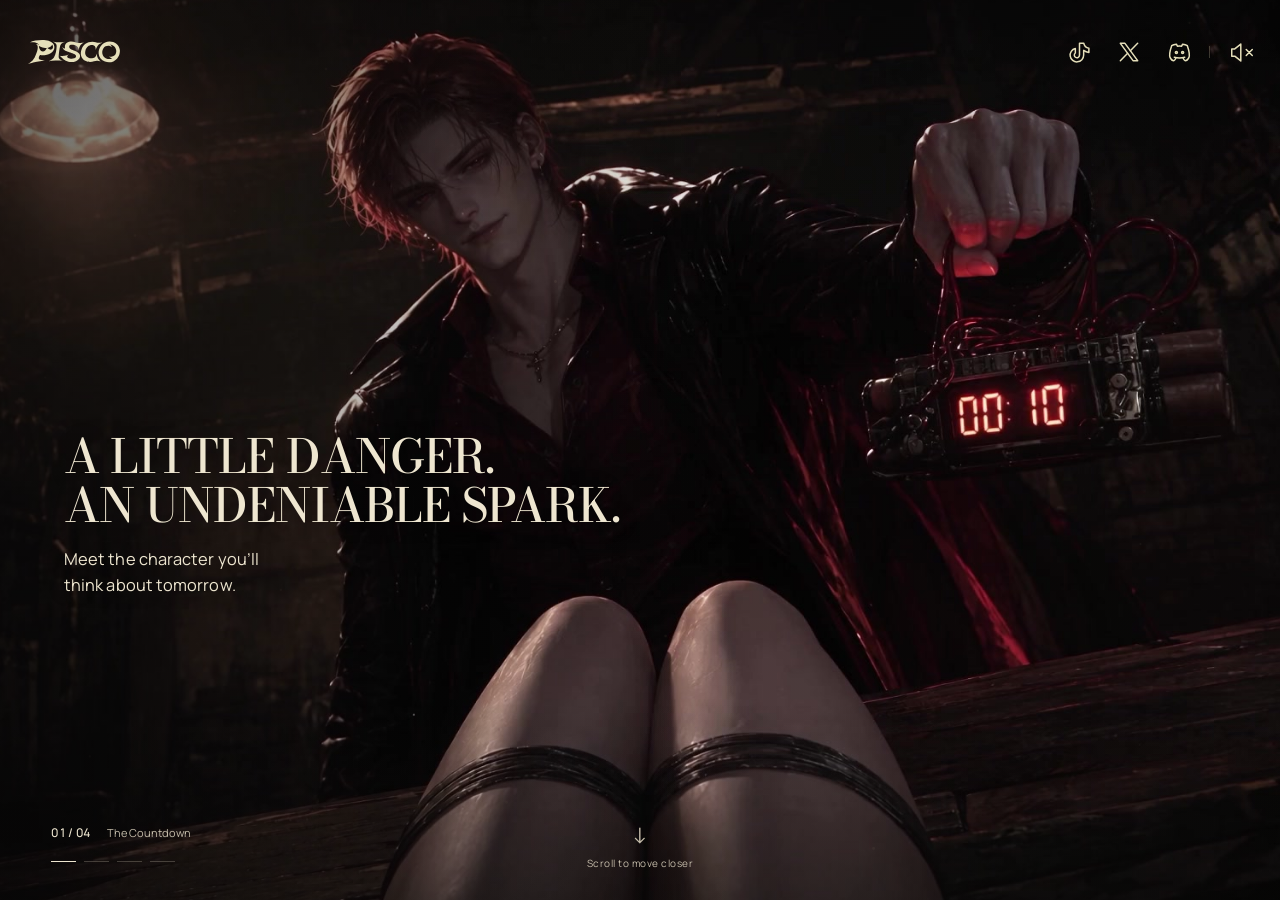
==== commit c5c8a968: "Refine headline breaks and reduce scroll effort and text scaling" ====
--- a/index.html
+++ b/index.html
@@ -1,7 +1,7 @@
 <!doctype html><html lang="en"><head><meta charset="utf-8"><meta name="viewport" content="width=device-width,initial-scale=1,viewport-fit=cover"><meta name="theme-color" content="#100e0d"><meta name="description" content="A countdown. A winter lodge. A poker table. A ballroom. Find your next story with Pisco."><link rel="preload" href="assets/fonts/bodoni-moda-latin-wght-normal.woff2" as="font" type="font/woff2" crossorigin><link rel="preload" href="assets/fonts/manrope-latin-wght-normal.woff2" as="font" type="font/woff2" crossorigin><title>Pisco — A night of possibilities</title><style>
 @font-face{font-family:'Bodoni Moda';font-style:normal;font-weight:400 900;font-display:swap;src:url('assets/fonts/bodoni-moda-latin-wght-normal.woff2') format('woff2')}
 @font-face{font-family:'Manrope';font-style:normal;font-weight:200 800;font-display:swap;src:url('assets/fonts/manrope-latin-wght-normal.woff2') format('woff2')}
-:root{color-scheme:dark;--ink:#eee6d0;--dim:#c5bcaa;--line:#eee6d033;--nav-gold:#e5dfba;--nav-gold-hover:#e5dfba}*{box-sizing:border-box}html,body{height:100%;margin:0;overscroll-behavior:none;background:#100e0d;color:var(--ink)}body,button,a{font-family:'Manrope',Arial,sans-serif;font-weight:400;-webkit-font-smoothing:antialiased}button,a{color:inherit}button{font-size:15px;cursor:pointer;background:none;border:0}button:focus-visible,a:focus-visible{outline:1px solid var(--ink);outline-offset:7px}button:disabled{opacity:.45;cursor:wait}a{text-decoration:none}body{overflow:hidden}#stage{position:fixed;inset:0;touch-action:none}#scene{width:100%;height:100%;display:block}#shade{position:absolute;inset:0;background:linear-gradient(180deg,#08070770,transparent 28%,transparent 47%,#090807b5 90%),linear-gradient(90deg,#08070750,transparent 55%);pointer-events:none}.decode-video{position:fixed;width:2px;height:2px;bottom:0;left:0;opacity:.001;pointer-events:none;z-index:-1}header{position:fixed;inset:0 0 auto;display:flex;justify-content:space-between;align-items:center;padding:30px clamp(16px,1.3vw,24px) 30px calc(clamp(20px,1.3vw,32px) + 8px);z-index:4}.brand{padding:0;line-height:0}.brand img{width:92px;height:auto;filter:none}.header-actions{display:flex;align-items:center;gap:18px}.socials{display:flex;align-items:center;gap:6px}.socials a,#sound{display:inline-flex;align-items:center;justify-content:center;width:44px;height:44px;padding:0;color:var(--nav-gold);border-radius:50%;transition:color .18s ease}.socials a:hover,.socials a:focus-visible,#sound:hover,#sound:focus-visible{color:var(--nav-gold-hover)}.socials a:focus-visible,#sound:focus-visible{outline-color:var(--nav-gold);outline-offset:2px}.header-actions svg{fill:none;stroke:currentColor;stroke-width:1.5;stroke-linecap:round;stroke-linejoin:round;flex:none}.header-actions svg path{vector-effect:non-scaling-stroke}/* Optical sizing compensates for each glyph's shape and visual weight. */.social-tiktok{width:25px;height:25px}.social-x{width:26px;height:26px}.social-discord{width:25px;height:25px}#sound{position:relative}#sound:before{content:"";position:absolute;left:-10px;top:16px;height:12px;border-left:1px solid #e5dfba3d}#sound .sound-off,#sound .sound-on{width:29px;height:29px;transform:translateX(.5px)}#sound .sound-on{display:none}#sound[aria-pressed=true] .sound-on{display:block}#sound[aria-pressed=true] .sound-off{display:none}.story{position:fixed;left:6vw;bottom:16vh;width:min(550px,45vw);transform-origin:bottom left;pointer-events:none;z-index:2;will-change:transform,opacity}h1{font-family:'Bodoni Moda',Georgia,serif;text-transform:uppercase;font-size:clamp(36px,4.2vw,68px);font-weight:500;line-height:1.05;letter-spacing:-.02em;margin:18px 0 18px;text-wrap:balance;max-width:none}#line{font-size:clamp(16px,1.4vw,20px);font-weight:400;line-height:1.55;letter-spacing:.005em;max-width:32ch;margin:0;text-wrap:balance}#line.quote{font-style:italic}#storyAction{display:none!important;pointer-events:none;margin-top:24px;padding:11px 0;border-bottom:1px solid #eee6d06b;display:inline-flex;align-items:center;gap:30px;font-size:16px}#storyAction span{display:inline-block;font-size:20px}.bottom{position:fixed;bottom:30px;left:4vw;right:4vw;z-index:5;display:grid;grid-template-columns:1fr auto 1fr;align-items:end;gap:24px}.chapter{display:flex;align-items:center;gap:16px}.chapterNum{font-size:12px;font-weight:500;font-variant-numeric:tabular-nums;letter-spacing:.03em}.chapterName{font-size:11px;font-weight:400;color:var(--dim);max-width:150px}.steps{display:flex;gap:8px;margin-top:12px}.steps button{padding:8px 0;width:25px;position:relative}.steps button:after{content:'';height:1px;display:block;background:#eee6d03b}.steps button[aria-current=true]:after{background:var(--ink)}.cue{font-size:10px;letter-spacing:.05em;text-align:center;color:var(--dim)}.cue:before{content:'↓';display:block;font-size:22px;margin-bottom:7px;animation:scroll-cue-float 1.8s ease-in-out infinite}@keyframes scroll-cue-float{0%,100%{transform:translateY(0);opacity:.65}50%{transform:translateY(6px);opacity:1}}.controlArrow{font-size:18px}.exportControls{display:none;position:fixed;top:90px;right:30px;z-index:20;background:#171411;padding:10px}body[data-production=true] .exportControls{display:block}#mobileNote{display:none}
+:root{color-scheme:dark;--ink:#eee6d0;--dim:#c5bcaa;--line:#eee6d033;--nav-gold:#e5dfba;--nav-gold-hover:#e5dfba}*{box-sizing:border-box}html,body{height:100%;margin:0;overscroll-behavior:none;background:#100e0d;color:var(--ink)}body,button,a{font-family:'Manrope',Arial,sans-serif;font-weight:400;-webkit-font-smoothing:antialiased}button,a{color:inherit}button{font-size:15px;cursor:pointer;background:none;border:0}button:focus-visible,a:focus-visible{outline:1px solid var(--ink);outline-offset:7px}button:disabled{opacity:.45;cursor:wait}a{text-decoration:none}body{overflow:hidden}#stage{position:fixed;inset:0;touch-action:none}#scene{width:100%;height:100%;display:block}#shade{position:absolute;inset:0;background:linear-gradient(180deg,#08070770,transparent 28%,transparent 47%,#090807b5 90%),linear-gradient(90deg,#08070750,transparent 55%);pointer-events:none}.decode-video{position:fixed;width:2px;height:2px;bottom:0;left:0;opacity:.001;pointer-events:none;z-index:-1}header{position:fixed;inset:0 0 auto;display:flex;justify-content:space-between;align-items:center;padding:30px clamp(16px,1.3vw,24px) 30px calc(clamp(20px,1.3vw,32px) + 8px);z-index:4}.brand{padding:0;line-height:0}.brand img{width:92px;height:auto;filter:none}.header-actions{display:flex;align-items:center;gap:18px}.socials{display:flex;align-items:center;gap:6px}.socials a,#sound{display:inline-flex;align-items:center;justify-content:center;width:44px;height:44px;padding:0;color:var(--nav-gold);border-radius:50%;transition:color .18s ease}.socials a:hover,.socials a:focus-visible,#sound:hover,#sound:focus-visible{color:var(--nav-gold-hover)}.socials a:focus-visible,#sound:focus-visible{outline-color:var(--nav-gold);outline-offset:2px}.header-actions svg{fill:none;stroke:currentColor;stroke-width:1.5;stroke-linecap:round;stroke-linejoin:round;flex:none}.header-actions svg path{vector-effect:non-scaling-stroke}/* Optical sizing compensates for each glyph's shape and visual weight. */.social-tiktok{width:25px;height:25px}.social-x{width:26px;height:26px}.social-discord{width:25px;height:25px}#sound{position:relative}#sound:before{content:"";position:absolute;left:-10px;top:16px;height:12px;border-left:1px solid #e5dfba3d}#sound .sound-off,#sound .sound-on{width:29px;height:29px;transform:translateX(.5px)}#sound .sound-on{display:none}#sound[aria-pressed=true] .sound-on{display:block}#sound[aria-pressed=true] .sound-off{display:none}.story{position:fixed;left:6vw;bottom:16vh;width:min(550px,45vw);transform-origin:bottom left;pointer-events:none;z-index:2;will-change:transform,opacity}h1{font-family:'Bodoni Moda',Georgia,serif;text-transform:uppercase;font-size:clamp(36px,4.2vw,68px);font-weight:500;line-height:1.05;letter-spacing:-.02em;margin:18px 0 18px;text-wrap:balance;white-space:pre-line;max-width:none}#line{font-size:clamp(16px,1.4vw,20px);font-weight:400;line-height:1.55;letter-spacing:.005em;max-width:32ch;margin:0;text-wrap:balance}#line.quote{font-style:italic}#storyAction{display:none!important;pointer-events:none;margin-top:24px;padding:11px 0;border-bottom:1px solid #eee6d06b;display:inline-flex;align-items:center;gap:30px;font-size:16px}#storyAction span{display:inline-block;font-size:20px}.bottom{position:fixed;bottom:30px;left:4vw;right:4vw;z-index:5;display:grid;grid-template-columns:1fr auto 1fr;align-items:end;gap:24px}.chapter{display:flex;align-items:center;gap:16px}.chapterNum{font-size:12px;font-weight:500;font-variant-numeric:tabular-nums;letter-spacing:.03em}.chapterName{font-size:11px;font-weight:400;color:var(--dim);max-width:150px}.steps{display:flex;gap:8px;margin-top:12px}.steps button{padding:8px 0;width:25px;position:relative}.steps button:after{content:'';height:1px;display:block;background:#eee6d03b}.steps button[aria-current=true]:after{background:var(--ink)}.cue{font-size:10px;letter-spacing:.05em;text-align:center;color:var(--dim)}.cue:before{content:'↓';display:block;font-size:22px;margin-bottom:7px;animation:scroll-cue-float 1.8s ease-in-out infinite}@keyframes scroll-cue-float{0%,100%{transform:translateY(0);opacity:.65}50%{transform:translateY(6px);opacity:1}}.controlArrow{font-size:18px}.exportControls{display:none;position:fixed;top:90px;right:30px;z-index:20;background:#171411;padding:10px}body[data-production=true] .exportControls{display:block}#mobileNote{display:none}
 @media(min-aspect-ratio:2/1){.story{bottom:18vh}h1{font-size:54px}header{padding-top:22px}}
 @media(max-width:700px){header{padding:14px 8px 14px 16px}.brand img{width:74px}.header-actions{gap:10px}.socials{gap:0}#sound:before{left:-6px}#stage{top:75px;height:58vh;bottom:auto}#shade{background:linear-gradient(180deg,transparent 55%,#100e0d 100%)}#scene{object-fit:contain}.story{left:26px;bottom:17vh;width:calc(100% - 52px)}h1{font-size:36px;line-height:1.08;max-width:none;margin:14px 0}#line{font-size:15px;line-height:1.55;max-width:32ch}#storyAction{margin-top:17px;font-size:15px}.bottom{left:24px;right:24px;bottom:23px;grid-template-columns:1fr auto;gap:12px}.cue{display:none}.chapterName{font-size:10px}.steps{gap:6px;margin-top:6px}.steps button{width:23px}.story[data-arrival=true]{bottom:19vh}}
 @media(max-width:700px) and (orientation:portrait){#stage{top:92px;height:56.25vw}#shade{background:linear-gradient(180deg,transparent 72%,#100e0d 100%)}.story,.story[data-arrival=true]{top:calc(92px + 56.25vw + 30px);bottom:auto}.steps button{padding:14px 0}h1{font-size:clamp(30px,8.7vw,38px)}}
@@ -29,18 +29,19 @@
 </style></head><body>
 <main id="stage" data-scene="coffee-date" aria-label="Interactive cinematic journey"><canvas id="scene" role="img" aria-label="A man leans closer in a dim room while a red digital timer counts down from ten seconds."></canvas><div id="shade"></div></main>
 <header><button class="brand" aria-label="Pisco, return to the beginning"><img src="[data-uri]" alt="Pisco"></button><div class="header-actions"><nav class="socials" aria-label="Follow Pisco"><a href="https://www.tiktok.com/@pisco.p2?_r=1&amp;_t=ZS-9BVNbpqRjZU" target="_blank" rel="noopener noreferrer" aria-label="Pisco on TikTok (opens in a new tab)" title="TikTok"><svg class="social-tiktok" viewBox="0 0 24 24" aria-hidden="true" focusable="false"><path d="M21 7.917v4.034a9.948 9.948 0 0 1 -5 -1.951v4.5a6.5 6.5 0 1 1 -8 -6.326v4.326a2.5 2.5 0 1 0 4 2v-11.5h4.083a6.005 6.005 0 0 0 4.917 4.917"/></svg></a><a href="https://x.com/pisco7576gmail" target="_blank" rel="noopener noreferrer" aria-label="Pisco on X (opens in a new tab)" title="X"><svg class="social-x" viewBox="0 0 24 24" aria-hidden="true" focusable="false"><path d="M4 4l11.733 16h4.267l-11.733 -16l-4.267 0"/><path d="M4 20l6.768 -6.768m2.46 -2.46l6.772 -6.772"/></svg></a><a href="https://discord.gg/XGzpeunbj" target="_blank" rel="noopener noreferrer" aria-label="Pisco on Discord (opens in a new tab)" title="Discord"><svg class="social-discord" viewBox="0 0 24 24" aria-hidden="true" focusable="false"><path d="M8 12a1 1 0 1 0 2 0a1 1 0 0 0 -2 0"/><path d="M14 12a1 1 0 1 0 2 0a1 1 0 0 0 -2 0"/><path d="M15.5 17c0 1 1.5 3 2 3c1.5 0 2.833 -1.667 3.5 -3c.667 -1.667 .5 -5.833 -1.5 -11.5c-1.457 -1.015 -3 -1.34 -4.5 -1.5l-.972 1.923a11.913 11.913 0 0 0 -4.053 0l-.975 -1.923c-1.5 .16 -3.043 .485 -4.5 1.5c-2 5.667 -2.167 9.833 -1.5 11.5c.667 1.333 2 3 3.5 3c.5 0 2 -2 2 -3"/><path d="M7 16.5c3.5 1 6.5 1 10 0"/></svg></a></nav><button id="sound" type="button" aria-pressed="false" aria-label="Play original video sound" title="Turn original sound on"><svg class="sound-off" viewBox="0 0 24 24" aria-hidden="true" focusable="false"><path d="M11 5 6 9H3.5v6H6l5 4V5Z"/><path d="M15.5 9.5l5 5m0-5-5 5"/></svg><svg class="sound-on" viewBox="0 0 24 24" aria-hidden="true" focusable="false"><path d="M11 5 6 9H3.5v6H6l5 4V5Z"/><path d="M14.5 8.5c2 1.9 2 5.1 0 7"/><path d="M18 5.5c3.5 3.6 3.5 9.4 0 13"/></svg></button></div></header>
-<section class="story" id="story" data-scene="coffee-date" aria-label="Current story"><h1 id="title">A little danger. An undeniable spark.</h1><p id="line">Meet the character you’ll think about tomorrow.</p></section>
+<section class="story" id="story" data-scene="coffee-date" aria-label="Current story"><h1 id="title">A little danger.
+An undeniable spark.</h1><p id="line">Meet the character you’ll think about tomorrow.</p></section>
 <div class="bottom"><div><div class="chapter"><span class="chapterNum" id="number">01 / 04</span><span class="chapterName" id="chapterName">The Countdown</span></div><div class="steps" id="steps" aria-label="Choose a world"></div></div><div class="cue" id="cue">Scroll to move closer</div></div>
 
 
 <script>const STORY_CONTENT=[{"id": "coffee-date", "t": "The Countdown", "cat": "Dark romance · Ten seconds left", "teaser": ["Meet the character you’ll think about tomorrow."]}, {"id": "mafia-club", "t": "The Winter Lodge", "cat": "Fantasy romance · A winter welcome", "teaser": ["Step into stories where your daydreams come alive."]}, {"id": "motorcycle", "t": "The Poker Table", "cat": "Modern romance · At the poker table", "teaser": ["What happens next is yours to decide."]}, {"id": "ballroom", "t": "The Ballroom", "cat": "Romance · Behind the ballroom", "teaser": ["Stay for the spark. Come back for the chemistry."]}];
-const JOURNEY_CONTENT={"version": "v38-wider-scene-headlines-20261119", "scenes": [{"id": "coffee-date", "start": "assets/journey/countdown-start-a7e755bcedd4.jpg", "end": "assets/journey/countdown-end-813200507d6f.jpg", "filmDuration": 14.803922, "description": "A man leans closer in a dim room while a red digital timer counts down from ten seconds.", "clips": [{"src": "assets/journey/01-countdown-20261118-web-480097a754f1.mp4", "duration": 10.066667}], "presentation": {"title": "The Countdown", "headline": "A little danger. An undeniable spark.", "teaser": "Meet the character you’ll think about tomorrow.", "chapter": "The Countdown", "category": "Dark romance · Ten seconds left", "shade": "linear-gradient(90deg,#08070788,transparent 58%),linear-gradient(180deg,#08070744,transparent 28%,transparent 78%,#09080766)"}, "aliases": ["private-club"], "status": "ready", "camera": {"zoom": [1.025, 1.08], "exitZoom": 1.12, "from": [0.5, 0.5], "to": [0.49, 0.46]}}, {"id": "mafia-club", "status": "ready", "start": "assets/journey/winter-lodge-start-20261118-77b9cb356916.jpg", "end": "assets/journey/winter-lodge-end-20261118-b9bf124ef3be.jpg", "filmDuration": 11.830065, "description": "A snowy wooden door opens into a warm winter lodge. A wolf-eared man with glasses welcomes the visitor and gently holds their hand to his cheek.", "clips": [{"src": "assets/journey/02-winter-lodge-20261118-web-19e9b6421de4.mp4", "duration": 12.066667}], "presentation": {"title": "The Winter Lodge", "headline": "Softly intoxicating. Uniquely yours.", "teaser": "Step into stories where your daydreams come alive.", "chapter": "The Winter Lodge", "category": "Fantasy romance · A winter welcome", "shade": "linear-gradient(270deg,#08070788,transparent 60%),linear-gradient(180deg,#08070755,transparent 55%,#09080755)"}, "playbackRate": 1.5, "camera": {"zoom": [1.025, 1.12], "exitZoom": 1.17, "from": [0.5, 0.5], "to": [0.51, 0.44]}}, {"id": "motorcycle", "status": "ready", "start": "assets/journey/poker-table-start-73389bcee230.jpg", "end": "assets/journey/poker-table-end-a12d33269803.jpg", "filmDuration": 11.813725, "description": "Dark curtains open onto a private poker table. Three men welcome the visitor, offering a hand and sliding chips across the table.", "clips": [{"src": "assets/journey/03-poker-table-20261117-web-771614d063a6.mp4", "duration": 12.05}], "presentation": {"title": "The Poker Table", "headline": "Some stories begin after midnight.", "teaser": "What happens next is yours to decide.", "chapter": "The Poker Table", "category": "Modern romance · At the poker table", "shade": "linear-gradient(165deg,#08070799,transparent 60%),linear-gradient(0deg,#09080766,transparent 25%)"}, "playbackRate": 1.5, "camera": {"zoom": [1.025, 1.18], "exitZoom": 1.23, "from": [0.5, 0.5], "to": [0.53, 0.57]}}, {"id": "ballroom", "status": "ready", "start": "assets/journey/ballroom-start-2e5b534ca526.jpg", "end": "assets/journey/ballroom-end-285e264e26e6.jpg", "filmDuration": 22.12, "description": "An invitation leads through a chandelier-lit ballroom toward an intimate encounter behind the scenes.", "clips": [{"src": "assets/journey/04-ballroom-hand-repaired-cd3b1046ccb7.mp4", "duration": 15.041667}], "presentation": {"title": "The Ballroom", "headline": "One taste, and reality can wait.", "teaser": "Stay for the spark. Come back for the chemistry.", "chapter": "The Ballroom", "category": "Romance · Behind the ballroom", "shade": "linear-gradient(45deg,#08070799,transparent 62%),linear-gradient(180deg,#08070755,transparent 35%)"}, "camera": {"zoom": [1.025, 1.14], "exitZoom": 1.19, "from": [0.5, 0.5], "to": [0.57, 0.49]}}], "releaseStage": "current-preview"};
+const JOURNEY_CONTENT={"version": "v39-semantic-lines-earlier-tear-20261120", "scenes": [{"id": "coffee-date", "start": "assets/journey/countdown-start-a7e755bcedd4.jpg", "end": "assets/journey/countdown-end-813200507d6f.jpg", "filmDuration": 14.803922, "description": "A man leans closer in a dim room while a red digital timer counts down from ten seconds.", "clips": [{"src": "assets/journey/01-countdown-20261118-web-480097a754f1.mp4", "duration": 10.066667}], "presentation": {"title": "The Countdown", "headline": "A little danger.\nAn undeniable spark.", "teaser": "Meet the character you’ll think about tomorrow.", "chapter": "The Countdown", "category": "Dark romance · Ten seconds left", "shade": "linear-gradient(90deg,#08070788,transparent 58%),linear-gradient(180deg,#08070744,transparent 28%,transparent 78%,#09080766)"}, "aliases": ["private-club"], "status": "ready", "camera": {"zoom": [1.025, 1.08], "exitZoom": 1.12, "from": [0.5, 0.5], "to": [0.49, 0.46]}}, {"id": "mafia-club", "status": "ready", "start": "assets/journey/winter-lodge-start-20261118-77b9cb356916.jpg", "end": "assets/journey/winter-lodge-end-20261118-b9bf124ef3be.jpg", "filmDuration": 11.830065, "description": "A snowy wooden door opens into a warm winter lodge. A wolf-eared man with glasses welcomes the visitor and gently holds their hand to his cheek.", "clips": [{"src": "assets/journey/02-winter-lodge-20261118-web-19e9b6421de4.mp4", "duration": 12.066667}], "presentation": {"title": "The Winter Lodge", "headline": "Softly intoxicating. Uniquely yours.", "teaser": "Step into stories where your daydreams come alive.", "chapter": "The Winter Lodge", "category": "Fantasy romance · A winter welcome", "shade": "linear-gradient(270deg,#08070788,transparent 60%),linear-gradient(180deg,#08070755,transparent 55%,#09080755)"}, "playbackRate": 1.5, "camera": {"zoom": [1.025, 1.12], "exitZoom": 1.17, "from": [0.5, 0.5], "to": [0.51, 0.44]}}, {"id": "motorcycle", "status": "ready", "start": "assets/journey/poker-table-start-73389bcee230.jpg", "end": "assets/journey/poker-table-end-a12d33269803.jpg", "filmDuration": 11.813725, "description": "Dark curtains open onto a private poker table. Three men welcome the visitor, offering a hand and sliding chips across the table.", "clips": [{"src": "assets/journey/03-poker-table-20261117-web-771614d063a6.mp4", "duration": 12.05}], "presentation": {"title": "The Poker Table", "headline": "Some stories begin after midnight.", "teaser": "What happens next is yours to decide.", "chapter": "The Poker Table", "category": "Modern romance · At the poker table", "shade": "linear-gradient(165deg,#08070799,transparent 60%),linear-gradient(0deg,#09080766,transparent 25%)"}, "playbackRate": 1.5, "camera": {"zoom": [1.025, 1.18], "exitZoom": 1.23, "from": [0.5, 0.5], "to": [0.53, 0.57]}}, {"id": "ballroom", "status": "ready", "start": "assets/journey/ballroom-start-2e5b534ca526.jpg", "end": "assets/journey/ballroom-end-285e264e26e6.jpg", "filmDuration": 22.12, "description": "An invitation leads through a chandelier-lit ballroom toward an intimate encounter behind the scenes.", "clips": [{"src": "assets/journey/04-ballroom-hand-repaired-cd3b1046ccb7.mp4", "duration": 15.041667}], "presentation": {"title": "The Ballroom", "headline": "One taste,\nand reality can wait.", "teaser": "Stay for the spark. Come back for the chemistry.", "chapter": "The Ballroom", "category": "Romance · Behind the ballroom", "shade": "linear-gradient(45deg,#08070799,transparent 62%),linear-gradient(180deg,#08070755,transparent 35%)"}, "camera": {"zoom": [1.025, 1.14], "exitZoom": 1.19, "from": [0.5, 0.5], "to": [0.57, 0.49]}}], "releaseStage": "current-preview"};
 // Gesture position owns the camera, opening and text; media and light have their own clocks.
 const JClamp = (x, a=0, b=1) => Math.max(a, Math.min(b, x));
 const JSmooth = x => { const t=JClamp(x); return t*t*(3-2*t); };
 const JMix = (a,b,t) => a+(b-a)*t;
-// Keep the approach responsive, but give the tear twice the scroll travel.
-const JApproachEnd=.68,JApproachPixels=1900,JTearPixels=3800;
+// Reach the tear sooner while preserving its gradual opening distance.
+const JApproachEnd=.68,JApproachPixels=950,JTearPixels=3800;
 const JScenePixels=JApproachEnd*JApproachPixels+(1-JApproachEnd)*JTearPixels;
 function journeyScrollPosition(p){const scene=Math.floor(p),local=p-scene;return scene*JScenePixels+Math.min(local,JApproachEnd)*JApproachPixels+Math.max(0,local-JApproachEnd)*JTearPixels;}
 function journeyRailPosition(pixels){const scene=Math.floor(pixels/JScenePixels),local=pixels-scene*JScenePixels,approach=JApproachEnd*JApproachPixels;return scene+(local<=approach?local/JApproachPixels:JApproachEnd+(local-approach)/JTearPixels);}
@@ -58,7 +59,7 @@
   const opacity=scene===index?1-JSmooth((transition-.02)/.28):JSmooth((transition-.80)/.20);
   return {position:p,absolute:position,cycle,index,next,local,action,transition,scene,age,opacity,
     textY:-age*128-JSmooth(transition/.3)*110*(scene===index?1:0),
-    textScale:1+.28*age+.24*JSmooth(transition/.3)*(scene===index?1:0),
+    textScale:1+.08*age+.04*JSmooth(transition/.3)*(scene===index?1:0),
     interactive:opacity>.92&&transition<.12,finished:false};
 }
 function journeyClip(clips,progress){
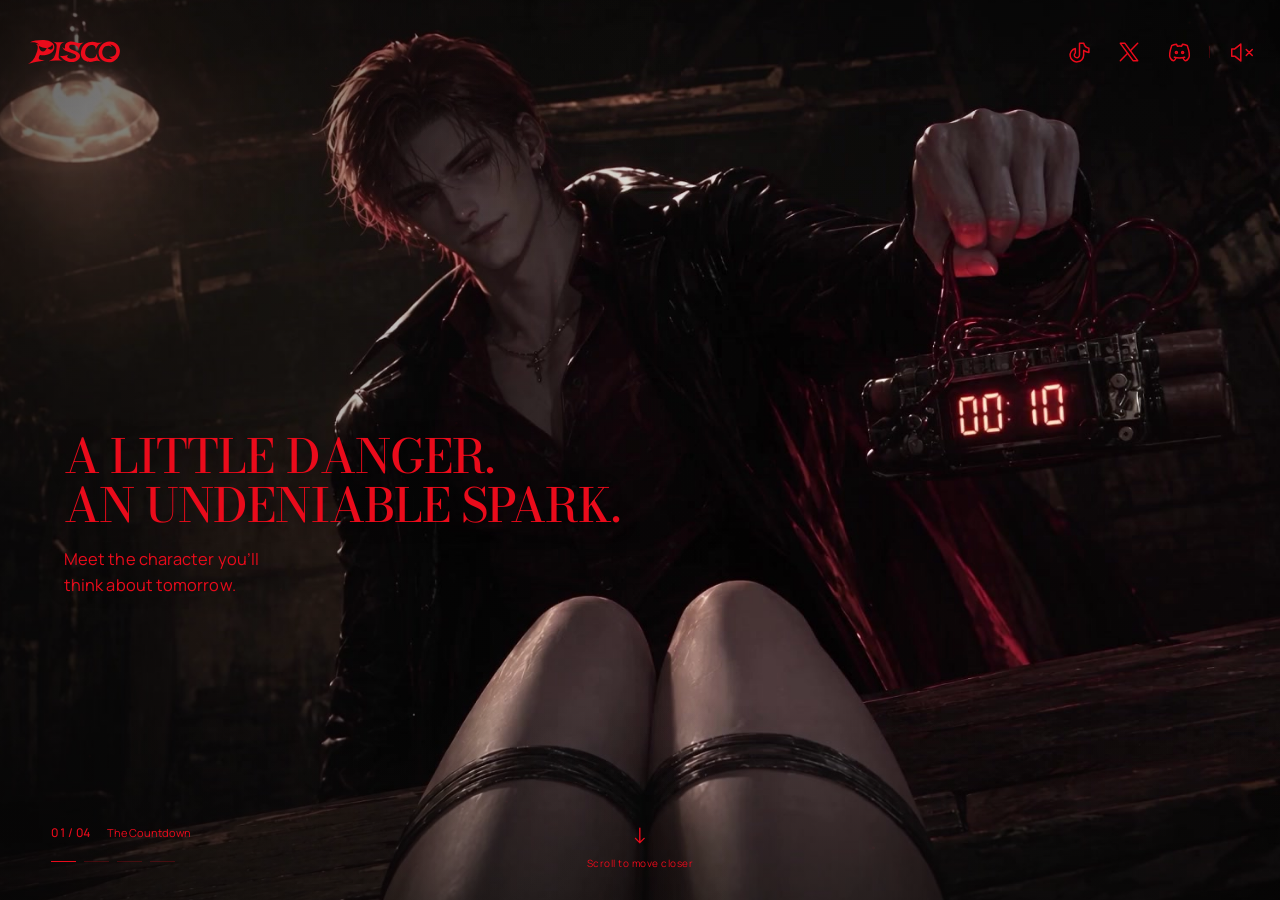
==== commit ef43650a: "Preview the supplied red across branding and tear effects" ====
--- a/index.html
+++ b/index.html
@@ -1,7 +1,7 @@
 <!doctype html><html lang="en"><head><meta charset="utf-8"><meta name="viewport" content="width=device-width,initial-scale=1,viewport-fit=cover"><meta name="theme-color" content="#100e0d"><meta name="description" content="A countdown. A winter lodge. A poker table. A ballroom. Find your next story with Pisco."><link rel="preload" href="assets/fonts/bodoni-moda-latin-wght-normal.woff2" as="font" type="font/woff2" crossorigin><link rel="preload" href="assets/fonts/manrope-latin-wght-normal.woff2" as="font" type="font/woff2" crossorigin><title>Pisco — A night of possibilities</title><style>
 @font-face{font-family:'Bodoni Moda';font-style:normal;font-weight:400 900;font-display:swap;src:url('assets/fonts/bodoni-moda-latin-wght-normal.woff2') format('woff2')}
 @font-face{font-family:'Manrope';font-style:normal;font-weight:200 800;font-display:swap;src:url('assets/fonts/manrope-latin-wght-normal.woff2') format('woff2')}
-:root{color-scheme:dark;--ink:#eee6d0;--dim:#c5bcaa;--line:#eee6d033;--nav-gold:#e5dfba;--nav-gold-hover:#e5dfba}*{box-sizing:border-box}html,body{height:100%;margin:0;overscroll-behavior:none;background:#100e0d;color:var(--ink)}body,button,a{font-family:'Manrope',Arial,sans-serif;font-weight:400;-webkit-font-smoothing:antialiased}button,a{color:inherit}button{font-size:15px;cursor:pointer;background:none;border:0}button:focus-visible,a:focus-visible{outline:1px solid var(--ink);outline-offset:7px}button:disabled{opacity:.45;cursor:wait}a{text-decoration:none}body{overflow:hidden}#stage{position:fixed;inset:0;touch-action:none}#scene{width:100%;height:100%;display:block}#shade{position:absolute;inset:0;background:linear-gradient(180deg,#08070770,transparent 28%,transparent 47%,#090807b5 90%),linear-gradient(90deg,#08070750,transparent 55%);pointer-events:none}.decode-video{position:fixed;width:2px;height:2px;bottom:0;left:0;opacity:.001;pointer-events:none;z-index:-1}header{position:fixed;inset:0 0 auto;display:flex;justify-content:space-between;align-items:center;padding:30px clamp(16px,1.3vw,24px) 30px calc(clamp(20px,1.3vw,32px) + 8px);z-index:4}.brand{padding:0;line-height:0}.brand img{width:92px;height:auto;filter:none}.header-actions{display:flex;align-items:center;gap:18px}.socials{display:flex;align-items:center;gap:6px}.socials a,#sound{display:inline-flex;align-items:center;justify-content:center;width:44px;height:44px;padding:0;color:var(--nav-gold);border-radius:50%;transition:color .18s ease}.socials a:hover,.socials a:focus-visible,#sound:hover,#sound:focus-visible{color:var(--nav-gold-hover)}.socials a:focus-visible,#sound:focus-visible{outline-color:var(--nav-gold);outline-offset:2px}.header-actions svg{fill:none;stroke:currentColor;stroke-width:1.5;stroke-linecap:round;stroke-linejoin:round;flex:none}.header-actions svg path{vector-effect:non-scaling-stroke}/* Optical sizing compensates for each glyph's shape and visual weight. */.social-tiktok{width:25px;height:25px}.social-x{width:26px;height:26px}.social-discord{width:25px;height:25px}#sound{position:relative}#sound:before{content:"";position:absolute;left:-10px;top:16px;height:12px;border-left:1px solid #e5dfba3d}#sound .sound-off,#sound .sound-on{width:29px;height:29px;transform:translateX(.5px)}#sound .sound-on{display:none}#sound[aria-pressed=true] .sound-on{display:block}#sound[aria-pressed=true] .sound-off{display:none}.story{position:fixed;left:6vw;bottom:16vh;width:min(550px,45vw);transform-origin:bottom left;pointer-events:none;z-index:2;will-change:transform,opacity}h1{font-family:'Bodoni Moda',Georgia,serif;text-transform:uppercase;font-size:clamp(36px,4.2vw,68px);font-weight:500;line-height:1.05;letter-spacing:-.02em;margin:18px 0 18px;text-wrap:balance;white-space:pre-line;max-width:none}#line{font-size:clamp(16px,1.4vw,20px);font-weight:400;line-height:1.55;letter-spacing:.005em;max-width:32ch;margin:0;text-wrap:balance}#line.quote{font-style:italic}#storyAction{display:none!important;pointer-events:none;margin-top:24px;padding:11px 0;border-bottom:1px solid #eee6d06b;display:inline-flex;align-items:center;gap:30px;font-size:16px}#storyAction span{display:inline-block;font-size:20px}.bottom{position:fixed;bottom:30px;left:4vw;right:4vw;z-index:5;display:grid;grid-template-columns:1fr auto 1fr;align-items:end;gap:24px}.chapter{display:flex;align-items:center;gap:16px}.chapterNum{font-size:12px;font-weight:500;font-variant-numeric:tabular-nums;letter-spacing:.03em}.chapterName{font-size:11px;font-weight:400;color:var(--dim);max-width:150px}.steps{display:flex;gap:8px;margin-top:12px}.steps button{padding:8px 0;width:25px;position:relative}.steps button:after{content:'';height:1px;display:block;background:#eee6d03b}.steps button[aria-current=true]:after{background:var(--ink)}.cue{font-size:10px;letter-spacing:.05em;text-align:center;color:var(--dim)}.cue:before{content:'↓';display:block;font-size:22px;margin-bottom:7px;animation:scroll-cue-float 1.8s ease-in-out infinite}@keyframes scroll-cue-float{0%,100%{transform:translateY(0);opacity:.65}50%{transform:translateY(6px);opacity:1}}.controlArrow{font-size:18px}.exportControls{display:none;position:fixed;top:90px;right:30px;z-index:20;background:#171411;padding:10px}body[data-production=true] .exportControls{display:block}#mobileNote{display:none}
+:root{color-scheme:dark;--ink:#ea0b1b;--dim:#ea0b1b;--line:#ea0b1b33;--brand-accent:#ea0b1b;--brand-accent-hover:#ea0b1b}*{box-sizing:border-box}html,body{height:100%;margin:0;overscroll-behavior:none;background:#100e0d;color:var(--ink)}body,button,a{font-family:'Manrope',Arial,sans-serif;font-weight:400;-webkit-font-smoothing:antialiased}button,a{color:inherit}button{font-size:15px;cursor:pointer;background:none;border:0}button:focus-visible,a:focus-visible{outline:1px solid var(--ink);outline-offset:7px}button:disabled{opacity:.45;cursor:wait}a{text-decoration:none}body{overflow:hidden}#stage{position:fixed;inset:0;touch-action:none}#scene{width:100%;height:100%;display:block}#shade{position:absolute;inset:0;background:linear-gradient(180deg,#08070770,transparent 28%,transparent 47%,#090807b5 90%),linear-gradient(90deg,#08070750,transparent 55%);pointer-events:none}.decode-video{position:fixed;width:2px;height:2px;bottom:0;left:0;opacity:.001;pointer-events:none;z-index:-1}header{position:fixed;inset:0 0 auto;display:flex;justify-content:space-between;align-items:center;padding:30px clamp(16px,1.3vw,24px) 30px calc(clamp(20px,1.3vw,32px) + 8px);z-index:4}.brand{padding:0;line-height:0}.brand img{width:92px;height:auto;filter:none}.header-actions{display:flex;align-items:center;gap:18px}.socials{display:flex;align-items:center;gap:6px}.socials a,#sound{display:inline-flex;align-items:center;justify-content:center;width:44px;height:44px;padding:0;color:var(--brand-accent);border-radius:50%;transition:color .18s ease}.socials a:hover,.socials a:focus-visible,#sound:hover,#sound:focus-visible{color:var(--brand-accent-hover)}.socials a:focus-visible,#sound:focus-visible{outline-color:var(--brand-accent);outline-offset:2px}.header-actions svg{fill:none;stroke:currentColor;stroke-width:1.5;stroke-linecap:round;stroke-linejoin:round;flex:none}.header-actions svg path{vector-effect:non-scaling-stroke}/* Optical sizing compensates for each glyph's shape and visual weight. */.social-tiktok{width:25px;height:25px}.social-x{width:26px;height:26px}.social-discord{width:25px;height:25px}#sound{position:relative}#sound:before{content:"";position:absolute;left:-10px;top:16px;height:12px;border-left:1px solid #ea0b1b3d}#sound .sound-off,#sound .sound-on{width:29px;height:29px;transform:translateX(.5px)}#sound .sound-on{display:none}#sound[aria-pressed=true] .sound-on{display:block}#sound[aria-pressed=true] .sound-off{display:none}.story{position:fixed;left:6vw;bottom:16vh;width:min(550px,45vw);transform-origin:bottom left;pointer-events:none;z-index:2;will-change:transform,opacity}h1{font-family:'Bodoni Moda',Georgia,serif;text-transform:uppercase;font-size:clamp(36px,4.2vw,68px);font-weight:500;line-height:1.05;letter-spacing:-.02em;margin:18px 0 18px;text-wrap:balance;white-space:pre-line;max-width:none}#line{font-size:clamp(16px,1.4vw,20px);font-weight:400;line-height:1.55;letter-spacing:.005em;max-width:32ch;margin:0;text-wrap:balance}#line.quote{font-style:italic}#storyAction{display:none!important;pointer-events:none;margin-top:24px;padding:11px 0;border-bottom:1px solid #ea0b1b6b;display:inline-flex;align-items:center;gap:30px;font-size:16px}#storyAction span{display:inline-block;font-size:20px}.bottom{position:fixed;bottom:30px;left:4vw;right:4vw;z-index:5;display:grid;grid-template-columns:1fr auto 1fr;align-items:end;gap:24px}.chapter{display:flex;align-items:center;gap:16px}.chapterNum{font-size:12px;font-weight:500;font-variant-numeric:tabular-nums;letter-spacing:.03em}.chapterName{font-size:11px;font-weight:400;color:var(--dim);max-width:150px}.steps{display:flex;gap:8px;margin-top:12px}.steps button{padding:8px 0;width:25px;position:relative}.steps button:after{content:'';height:1px;display:block;background:#ea0b1b3b}.steps button[aria-current=true]:after{background:var(--ink)}.cue{font-size:10px;letter-spacing:.05em;text-align:center;color:var(--dim)}.cue:before{content:'↓';display:block;font-size:22px;margin-bottom:7px;animation:scroll-cue-float 1.8s ease-in-out infinite}@keyframes scroll-cue-float{0%,100%{transform:translateY(0);opacity:.65}50%{transform:translateY(6px);opacity:1}}.controlArrow{font-size:18px}.exportControls{display:none;position:fixed;top:90px;right:30px;z-index:20;background:#171411;padding:10px}body[data-production=true] .exportControls{display:block}#mobileNote{display:none}
 @media(min-aspect-ratio:2/1){.story{bottom:18vh}h1{font-size:54px}header{padding-top:22px}}
 @media(max-width:700px){header{padding:14px 8px 14px 16px}.brand img{width:74px}.header-actions{gap:10px}.socials{gap:0}#sound:before{left:-6px}#stage{top:75px;height:58vh;bottom:auto}#shade{background:linear-gradient(180deg,transparent 55%,#100e0d 100%)}#scene{object-fit:contain}.story{left:26px;bottom:17vh;width:calc(100% - 52px)}h1{font-size:36px;line-height:1.08;max-width:none;margin:14px 0}#line{font-size:15px;line-height:1.55;max-width:32ch}#storyAction{margin-top:17px;font-size:15px}.bottom{left:24px;right:24px;bottom:23px;grid-template-columns:1fr auto;gap:12px}.cue{display:none}.chapterName{font-size:10px}.steps{gap:6px;margin-top:6px}.steps button{width:23px}.story[data-arrival=true]{bottom:19vh}}
 @media(max-width:700px) and (orientation:portrait){#stage{top:92px;height:56.25vw}#shade{background:linear-gradient(180deg,transparent 72%,#100e0d 100%)}.story,.story[data-arrival=true]{top:calc(92px + 56.25vw + 30px);bottom:auto}.steps button{padding:14px 0}h1{font-size:clamp(30px,8.7vw,38px)}}
@@ -28,14 +28,14 @@
 @media(min-width:701px) and (max-height:640px){.story[data-scene="coffee-date"]{top:42vh}}
 </style></head><body>
 <main id="stage" data-scene="coffee-date" aria-label="Interactive cinematic journey"><canvas id="scene" role="img" aria-label="A man leans closer in a dim room while a red digital timer counts down from ten seconds."></canvas><div id="shade"></div></main>
-<header><button class="brand" aria-label="Pisco, return to the beginning"><img src="[data-uri]" alt="Pisco"></button><div class="header-actions"><nav class="socials" aria-label="Follow Pisco"><a href="https://www.tiktok.com/@pisco.p2?_r=1&amp;_t=ZS-9BVNbpqRjZU" target="_blank" rel="noopener noreferrer" aria-label="Pisco on TikTok (opens in a new tab)" title="TikTok"><svg class="social-tiktok" viewBox="0 0 24 24" aria-hidden="true" focusable="false"><path d="M21 7.917v4.034a9.948 9.948 0 0 1 -5 -1.951v4.5a6.5 6.5 0 1 1 -8 -6.326v4.326a2.5 2.5 0 1 0 4 2v-11.5h4.083a6.005 6.005 0 0 0 4.917 4.917"/></svg></a><a href="https://x.com/pisco7576gmail" target="_blank" rel="noopener noreferrer" aria-label="Pisco on X (opens in a new tab)" title="X"><svg class="social-x" viewBox="0 0 24 24" aria-hidden="true" focusable="false"><path d="M4 4l11.733 16h4.267l-11.733 -16l-4.267 0"/><path d="M4 20l6.768 -6.768m2.46 -2.46l6.772 -6.772"/></svg></a><a href="https://discord.gg/XGzpeunbj" target="_blank" rel="noopener noreferrer" aria-label="Pisco on Discord (opens in a new tab)" title="Discord"><svg class="social-discord" viewBox="0 0 24 24" aria-hidden="true" focusable="false"><path d="M8 12a1 1 0 1 0 2 0a1 1 0 0 0 -2 0"/><path d="M14 12a1 1 0 1 0 2 0a1 1 0 0 0 -2 0"/><path d="M15.5 17c0 1 1.5 3 2 3c1.5 0 2.833 -1.667 3.5 -3c.667 -1.667 .5 -5.833 -1.5 -11.5c-1.457 -1.015 -3 -1.34 -4.5 -1.5l-.972 1.923a11.913 11.913 0 0 0 -4.053 0l-.975 -1.923c-1.5 .16 -3.043 .485 -4.5 1.5c-2 5.667 -2.167 9.833 -1.5 11.5c.667 1.333 2 3 3.5 3c.5 0 2 -2 2 -3"/><path d="M7 16.5c3.5 1 6.5 1 10 0"/></svg></a></nav><button id="sound" type="button" aria-pressed="false" aria-label="Play original video sound" title="Turn original sound on"><svg class="sound-off" viewBox="0 0 24 24" aria-hidden="true" focusable="false"><path d="M11 5 6 9H3.5v6H6l5 4V5Z"/><path d="M15.5 9.5l5 5m0-5-5 5"/></svg><svg class="sound-on" viewBox="0 0 24 24" aria-hidden="true" focusable="false"><path d="M11 5 6 9H3.5v6H6l5 4V5Z"/><path d="M14.5 8.5c2 1.9 2 5.1 0 7"/><path d="M18 5.5c3.5 3.6 3.5 9.4 0 13"/></svg></button></div></header>
+<header><button class="brand" aria-label="Pisco, return to the beginning"><img src="[data-uri]" alt="Pisco"></button><div class="header-actions"><nav class="socials" aria-label="Follow Pisco"><a href="https://www.tiktok.com/@pisco.p2?_r=1&amp;_t=ZS-9BVNbpqRjZU" target="_blank" rel="noopener noreferrer" aria-label="Pisco on TikTok (opens in a new tab)" title="TikTok"><svg class="social-tiktok" viewBox="0 0 24 24" aria-hidden="true" focusable="false"><path d="M21 7.917v4.034a9.948 9.948 0 0 1 -5 -1.951v4.5a6.5 6.5 0 1 1 -8 -6.326v4.326a2.5 2.5 0 1 0 4 2v-11.5h4.083a6.005 6.005 0 0 0 4.917 4.917"/></svg></a><a href="https://x.com/pisco7576gmail" target="_blank" rel="noopener noreferrer" aria-label="Pisco on X (opens in a new tab)" title="X"><svg class="social-x" viewBox="0 0 24 24" aria-hidden="true" focusable="false"><path d="M4 4l11.733 16h4.267l-11.733 -16l-4.267 0"/><path d="M4 20l6.768 -6.768m2.46 -2.46l6.772 -6.772"/></svg></a><a href="https://discord.gg/XGzpeunbj" target="_blank" rel="noopener noreferrer" aria-label="Pisco on Discord (opens in a new tab)" title="Discord"><svg class="social-discord" viewBox="0 0 24 24" aria-hidden="true" focusable="false"><path d="M8 12a1 1 0 1 0 2 0a1 1 0 0 0 -2 0"/><path d="M14 12a1 1 0 1 0 2 0a1 1 0 0 0 -2 0"/><path d="M15.5 17c0 1 1.5 3 2 3c1.5 0 2.833 -1.667 3.5 -3c.667 -1.667 .5 -5.833 -1.5 -11.5c-1.457 -1.015 -3 -1.34 -4.5 -1.5l-.972 1.923a11.913 11.913 0 0 0 -4.053 0l-.975 -1.923c-1.5 .16 -3.043 .485 -4.5 1.5c-2 5.667 -2.167 9.833 -1.5 11.5c.667 1.333 2 3 3.5 3c.5 0 2 -2 2 -3"/><path d="M7 16.5c3.5 1 6.5 1 10 0"/></svg></a></nav><button id="sound" type="button" aria-pressed="false" aria-label="Play original video sound" title="Turn original sound on"><svg class="sound-off" viewBox="0 0 24 24" aria-hidden="true" focusable="false"><path d="M11 5 6 9H3.5v6H6l5 4V5Z"/><path d="M15.5 9.5l5 5m0-5-5 5"/></svg><svg class="sound-on" viewBox="0 0 24 24" aria-hidden="true" focusable="false"><path d="M11 5 6 9H3.5v6H6l5 4V5Z"/><path d="M14.5 8.5c2 1.9 2 5.1 0 7"/><path d="M18 5.5c3.5 3.6 3.5 9.4 0 13"/></svg></button></div></header>
 <section class="story" id="story" data-scene="coffee-date" aria-label="Current story"><h1 id="title">A little danger.
 An undeniable spark.</h1><p id="line">Meet the character you’ll think about tomorrow.</p></section>
 <div class="bottom"><div><div class="chapter"><span class="chapterNum" id="number">01 / 04</span><span class="chapterName" id="chapterName">The Countdown</span></div><div class="steps" id="steps" aria-label="Choose a world"></div></div><div class="cue" id="cue">Scroll to move closer</div></div>
 
 
 <script>const STORY_CONTENT=[{"id": "coffee-date", "t": "The Countdown", "cat": "Dark romance · Ten seconds left", "teaser": ["Meet the character you’ll think about tomorrow."]}, {"id": "mafia-club", "t": "The Winter Lodge", "cat": "Fantasy romance · A winter welcome", "teaser": ["Step into stories where your daydreams come alive."]}, {"id": "motorcycle", "t": "The Poker Table", "cat": "Modern romance · At the poker table", "teaser": ["What happens next is yours to decide."]}, {"id": "ballroom", "t": "The Ballroom", "cat": "Romance · Behind the ballroom", "teaser": ["Stay for the spark. Come back for the chemistry."]}];
-const JOURNEY_CONTENT={"version": "v39-semantic-lines-earlier-tear-20261120", "scenes": [{"id": "coffee-date", "start": "assets/journey/countdown-start-a7e755bcedd4.jpg", "end": "assets/journey/countdown-end-813200507d6f.jpg", "filmDuration": 14.803922, "description": "A man leans closer in a dim room while a red digital timer counts down from ten seconds.", "clips": [{"src": "assets/journey/01-countdown-20261118-web-480097a754f1.mp4", "duration": 10.066667}], "presentation": {"title": "The Countdown", "headline": "A little danger.\nAn undeniable spark.", "teaser": "Meet the character you’ll think about tomorrow.", "chapter": "The Countdown", "category": "Dark romance · Ten seconds left", "shade": "linear-gradient(90deg,#08070788,transparent 58%),linear-gradient(180deg,#08070744,transparent 28%,transparent 78%,#09080766)"}, "aliases": ["private-club"], "status": "ready", "camera": {"zoom": [1.025, 1.08], "exitZoom": 1.12, "from": [0.5, 0.5], "to": [0.49, 0.46]}}, {"id": "mafia-club", "status": "ready", "start": "assets/journey/winter-lodge-start-20261118-77b9cb356916.jpg", "end": "assets/journey/winter-lodge-end-20261118-b9bf124ef3be.jpg", "filmDuration": 11.830065, "description": "A snowy wooden door opens into a warm winter lodge. A wolf-eared man with glasses welcomes the visitor and gently holds their hand to his cheek.", "clips": [{"src": "assets/journey/02-winter-lodge-20261118-web-19e9b6421de4.mp4", "duration": 12.066667}], "presentation": {"title": "The Winter Lodge", "headline": "Softly intoxicating. Uniquely yours.", "teaser": "Step into stories where your daydreams come alive.", "chapter": "The Winter Lodge", "category": "Fantasy romance · A winter welcome", "shade": "linear-gradient(270deg,#08070788,transparent 60%),linear-gradient(180deg,#08070755,transparent 55%,#09080755)"}, "playbackRate": 1.5, "camera": {"zoom": [1.025, 1.12], "exitZoom": 1.17, "from": [0.5, 0.5], "to": [0.51, 0.44]}}, {"id": "motorcycle", "status": "ready", "start": "assets/journey/poker-table-start-73389bcee230.jpg", "end": "assets/journey/poker-table-end-a12d33269803.jpg", "filmDuration": 11.813725, "description": "Dark curtains open onto a private poker table. Three men welcome the visitor, offering a hand and sliding chips across the table.", "clips": [{"src": "assets/journey/03-poker-table-20261117-web-771614d063a6.mp4", "duration": 12.05}], "presentation": {"title": "The Poker Table", "headline": "Some stories begin after midnight.", "teaser": "What happens next is yours to decide.", "chapter": "The Poker Table", "category": "Modern romance · At the poker table", "shade": "linear-gradient(165deg,#08070799,transparent 60%),linear-gradient(0deg,#09080766,transparent 25%)"}, "playbackRate": 1.5, "camera": {"zoom": [1.025, 1.18], "exitZoom": 1.23, "from": [0.5, 0.5], "to": [0.53, 0.57]}}, {"id": "ballroom", "status": "ready", "start": "assets/journey/ballroom-start-2e5b534ca526.jpg", "end": "assets/journey/ballroom-end-285e264e26e6.jpg", "filmDuration": 22.12, "description": "An invitation leads through a chandelier-lit ballroom toward an intimate encounter behind the scenes.", "clips": [{"src": "assets/journey/04-ballroom-hand-repaired-cd3b1046ccb7.mp4", "duration": 15.041667}], "presentation": {"title": "The Ballroom", "headline": "One taste,\nand reality can wait.", "teaser": "Stay for the spark. Come back for the chemistry.", "chapter": "The Ballroom", "category": "Romance · Behind the ballroom", "shade": "linear-gradient(45deg,#08070799,transparent 62%),linear-gradient(180deg,#08070755,transparent 35%)"}, "camera": {"zoom": [1.025, 1.14], "exitZoom": 1.19, "from": [0.5, 0.5], "to": [0.57, 0.49]}}], "releaseStage": "current-preview"};
+const JOURNEY_CONTENT={"version": "v40-red-brand-preview-20261120", "scenes": [{"id": "coffee-date", "start": "assets/journey/countdown-start-a7e755bcedd4.jpg", "end": "assets/journey/countdown-end-813200507d6f.jpg", "filmDuration": 14.803922, "description": "A man leans closer in a dim room while a red digital timer counts down from ten seconds.", "clips": [{"src": "assets/journey/01-countdown-20261118-web-480097a754f1.mp4", "duration": 10.066667}], "presentation": {"title": "The Countdown", "headline": "A little danger.\nAn undeniable spark.", "teaser": "Meet the character you’ll think about tomorrow.", "chapter": "The Countdown", "category": "Dark romance · Ten seconds left", "shade": "linear-gradient(90deg,#08070788,transparent 58%),linear-gradient(180deg,#08070744,transparent 28%,transparent 78%,#09080766)"}, "aliases": ["private-club"], "status": "ready", "camera": {"zoom": [1.025, 1.08], "exitZoom": 1.12, "from": [0.5, 0.5], "to": [0.49, 0.46]}}, {"id": "mafia-club", "status": "ready", "start": "assets/journey/winter-lodge-start-20261118-77b9cb356916.jpg", "end": "assets/journey/winter-lodge-end-20261118-b9bf124ef3be.jpg", "filmDuration": 11.830065, "description": "A snowy wooden door opens into a warm winter lodge. A wolf-eared man with glasses welcomes the visitor and gently holds their hand to his cheek.", "clips": [{"src": "assets/journey/02-winter-lodge-20261118-web-19e9b6421de4.mp4", "duration": 12.066667}], "presentation": {"title": "The Winter Lodge", "headline": "Softly intoxicating. Uniquely yours.", "teaser": "Step into stories where your daydreams come alive.", "chapter": "The Winter Lodge", "category": "Fantasy romance · A winter welcome", "shade": "linear-gradient(270deg,#08070788,transparent 60%),linear-gradient(180deg,#08070755,transparent 55%,#09080755)"}, "playbackRate": 1.5, "camera": {"zoom": [1.025, 1.12], "exitZoom": 1.17, "from": [0.5, 0.5], "to": [0.51, 0.44]}}, {"id": "motorcycle", "status": "ready", "start": "assets/journey/poker-table-start-73389bcee230.jpg", "end": "assets/journey/poker-table-end-a12d33269803.jpg", "filmDuration": 11.813725, "description": "Dark curtains open onto a private poker table. Three men welcome the visitor, offering a hand and sliding chips across the table.", "clips": [{"src": "assets/journey/03-poker-table-20261117-web-771614d063a6.mp4", "duration": 12.05}], "presentation": {"title": "The Poker Table", "headline": "Some stories begin after midnight.", "teaser": "What happens next is yours to decide.", "chapter": "The Poker Table", "category": "Modern romance · At the poker table", "shade": "linear-gradient(165deg,#08070799,transparent 60%),linear-gradient(0deg,#09080766,transparent 25%)"}, "playbackRate": 1.5, "camera": {"zoom": [1.025, 1.18], "exitZoom": 1.23, "from": [0.5, 0.5], "to": [0.53, 0.57]}}, {"id": "ballroom", "status": "ready", "start": "assets/journey/ballroom-start-2e5b534ca526.jpg", "end": "assets/journey/ballroom-end-285e264e26e6.jpg", "filmDuration": 22.12, "description": "An invitation leads through a chandelier-lit ballroom toward an intimate encounter behind the scenes.", "clips": [{"src": "assets/journey/04-ballroom-hand-repaired-cd3b1046ccb7.mp4", "duration": 15.041667}], "presentation": {"title": "The Ballroom", "headline": "One taste,\nand reality can wait.", "teaser": "Stay for the spark. Come back for the chemistry.", "chapter": "The Ballroom", "category": "Romance · Behind the ballroom", "shade": "linear-gradient(45deg,#08070799,transparent 62%),linear-gradient(180deg,#08070755,transparent 35%)"}, "camera": {"zoom": [1.025, 1.14], "exitZoom": 1.19, "from": [0.5, 0.5], "to": [0.57, 0.49]}}], "releaseStage": "current-preview"};
 // Gesture position owns the camera, opening and text; media and light have their own clocks.
 const JClamp = (x, a=0, b=1) => Math.max(a, Math.min(b, x));
 const JSmooth = x => { const t=JClamp(x); return t*t*(3-2*t); };
@@ -210,6 +210,7 @@
       varying vec2 uv;uniform sampler2D source,next;uniform vec2 res;uniform float amount,stage,elapsed;
       float hash(vec2 p){return fract(sin(dot(p,vec2(127.1,311.7)))*43758.5453);}
       float noise(vec2 p){vec2 i=floor(p),f=fract(p);f=f*f*(3.-2.*f);return mix(mix(hash(i),hash(i+vec2(1.,0.)),f.x),mix(hash(i+vec2(0.,1.)),hash(i+vec2(1.,1.)),f.x),f.y);}
+      const vec3 brandRed=vec3(234./255.,11./255.,27./255.);
       float lightness(vec3 c){return dot(c,vec3(.2126,.7152,.0722));}
       float fracture(vec2 coord,float radius){
         vec2 p=(coord-vec2(.505,.515))*vec2(res.x/res.y,1.);
@@ -229,19 +230,19 @@
         vec2 px=vec2(1.2)/res;
         float dx=lightness(texture2D(source,uv+vec2(px.x,0.)).rgb)-lightness(texture2D(source,uv-vec2(px.x,0.)).rgb);
         float dy=lightness(texture2D(source,uv+vec2(0.,px.y)).rgb)-lightness(texture2D(source,uv-vec2(0.,px.y)).rgb);
-        float edge=clamp(length(vec2(dx,dy))*7.,0.,1.);vec3 ink=mix(current,vec3(.96,.93,.86),.67);
+        float edge=clamp(length(vec2(dx,dy))*7.,0.,1.);vec3 ink=mix(current,brandRed,.67);
         color=mix(color,incoming*.55+current*.09+ink*edge*1.35,worn*.8);
         vec2 cells=uv*res/2.25,cell=floor(cells),within=fract(cells)-.5;
         float dots=1.-smoothstep(.12,.46,length(within)),fiberNoise=noise(uv*res/6.5+vec2(stage*2.+elapsed*.32,3.-elapsed*.4));
         float fiberBand=exp(-abs(distance)*110.),broken=step(.28,hash(cell+17.))*dots;
-        color+=mix(current,vec3(1.,.96,.88),.7)*fiberBand*(.08+broken*1.4)*rim*(.35+fiberNoise*.9);
+        color+=mix(current,brandRed,.7)*fiberBand*(.08+broken*1.4)*rim*(.35+fiberNoise*.9);
         // A bright broken light core and two soft bloom widths restore the original luminous rip.
         float edgeEnergy=(.68+.32*noise(uv*res/11.+vec2(stage*3.+elapsed*.7,7.-elapsed*.5)))*(.94+.06*sin(elapsed*1.35+uv.y*9.));
         float core=exp(-abs(distance)*235.);
         float closeGlow=exp(-abs(distance)*57.);
         float wideGlow=exp(-abs(distance)*20.);
-        color+=vec3(1.,.96,.82)*core*1.9*rim*edgeEnergy;
-        color+=vec3(1.,.78,.39)*(closeGlow*.48+wideGlow*.16)*rim*edgeEnergy;
+        color+=brandRed*core*1.9*rim*edgeEnergy;
+        color+=brandRed*(closeGlow*.48+wideGlow*.16)*rim*edgeEnergy;
         // Source-colored flecks lift off the edge at a nearer depth; no new frame or doorway.
         vec2 lifted=.5+(uv-.5)/(1.+amount*.16);
         float liftedDistance=fracture(lifted,radius);
@@ -250,7 +251,7 @@
         vec3 dustColor=texture2D(source,dustUV).rgb;
         float dustBand=(1.-smoothstep(.012,.10,abs(liftedDistance)))*rim;
         float grains=step(.7,hash(dustCell+8.3))*dustDot;
-        color+=mix(dustColor,vec3(1.,.92,.70),.72)*grains*dustBand*.85;
+        color+=mix(dustColor,brandRed,.72)*grains*dustBand*.85;
         gl_FragColor=vec4(color,1.);
       }`;
     const compile=(type,text)=>{const s=g.createShader(type);g.shaderSource(s,text);g.compileShader(s);if(!g.getShaderParameter(s,g.COMPILE_STATUS))throw new Error(g.getShaderInfoLog(s));return s;};
@@ -317,8 +318,8 @@
     const curl=Math.sin(Math.PI*open),thickness=(.002+.012*curl);
     for(const [edge,sign] of [[shape.left,-1],[shape.right,1]]){
       const strip=[...edge,...[...edge].reverse().map(([x,y])=>[x+sign*thickness,y])];
-      ctx.save();this.path(ctx,strip);ctx.clip();ctx.drawImage(source,sign*curl*w*.018,-curl*h*.008);ctx.fillStyle=`rgba(20,13,8,${.16*curl})`;ctx.fillRect(0,0,w,h);ctx.restore();
-      ctx.save();ctx.globalAlpha=curl*(.85+.1*Math.sin(this.reduced?0:now*1.3));ctx.strokeStyle='#fff1cd';ctx.shadowColor='#efb65e';ctx.shadowBlur=w*.015;ctx.lineWidth=Math.max(1,w*.0018);ctx.beginPath();edge.forEach(([x,y],i)=>i?ctx.lineTo(x*w,y*h):ctx.moveTo(x*w,y*h));ctx.stroke();ctx.restore();
+      ctx.save();this.path(ctx,strip);ctx.clip();ctx.drawImage(source,sign*curl*w*.018,-curl*h*.008);ctx.fillStyle=`rgba(20,1,2,${.16*curl})`;ctx.fillRect(0,0,w,h);ctx.restore();
+      ctx.save();ctx.globalAlpha=curl*(.85+.1*Math.sin(this.reduced?0:now*1.3));ctx.strokeStyle='#ea0b1b';ctx.shadowColor='#ea0b1b';ctx.shadowBlur=w*.015;ctx.lineWidth=Math.max(1,w*.0018);ctx.beginPath();edge.forEach(([x,y],i)=>i?ctx.lineTo(x*w,y*h):ctx.moveTo(x*w,y*h));ctx.stroke();ctx.restore();
     }
   }
   draw(now){
@@ -337,8 +338,8 @@
       // Ambient time is independent from narrative time. No story advances at idle.
       ctx.save();ctx.globalCompositeOperation='screen';
       for(let i=0;i<20;i++){const z=(i%5+1)/5,x=((i*.173+Math.sin(now*.055+i)*.012+f.position*.014*z)%1)*w,y=((i*.237-now*.004*(.2+z))%1+1)%1*h;
-        ctx.fillStyle=`rgba(235,205,157,${.03+z*.035})`;ctx.beginPath();ctx.arc(x,y,(.8+z)*w/1600,0,Math.PI*2);ctx.fill();}
-      const glow=ctx.createRadialGradient(w*.88,h*.6,0,w*.88,h*.6,w*.5);glow.addColorStop(0,`rgba(212,139,70,${.015+.008*Math.sin(now*3.1)})`);glow.addColorStop(1,'rgba(212,139,70,0)');ctx.fillStyle=glow;ctx.fillRect(0,0,w,h);ctx.restore();
+        ctx.fillStyle=`rgba(234,11,27,${.03+z*.035})`;ctx.beginPath();ctx.arc(x,y,(.8+z)*w/1600,0,Math.PI*2);ctx.fill();}
+      const glow=ctx.createRadialGradient(w*.88,h*.6,0,w*.88,h*.6,w*.5);glow.addColorStop(0,`rgba(234,11,27,${.015+.008*Math.sin(now*3.1)})`);glow.addColorStop(1,'rgba(234,11,27,0)');ctx.fillStyle=glow;ctx.fillRect(0,0,w,h);ctx.restore();
     }
     this.canvas.dataset.cameraZoom=camera.zoom.toFixed(4);this.canvas.dataset.cameraAnchor=camera.anchor.map(n=>n.toFixed(4)).join(',');this.canvas.dataset.scene=s.id;this.canvas.dataset.position=f.position.toFixed(5);this.canvas.dataset.absolute=f.absolute.toFixed(5);this.canvas.dataset.cycle=String(f.cycle);this.canvas.dataset.action=f.action.toFixed(5);this.canvas.dataset.transition=t.toFixed(5);this.canvas.dataset.mediaErrors=this.media.errors.length;
   }
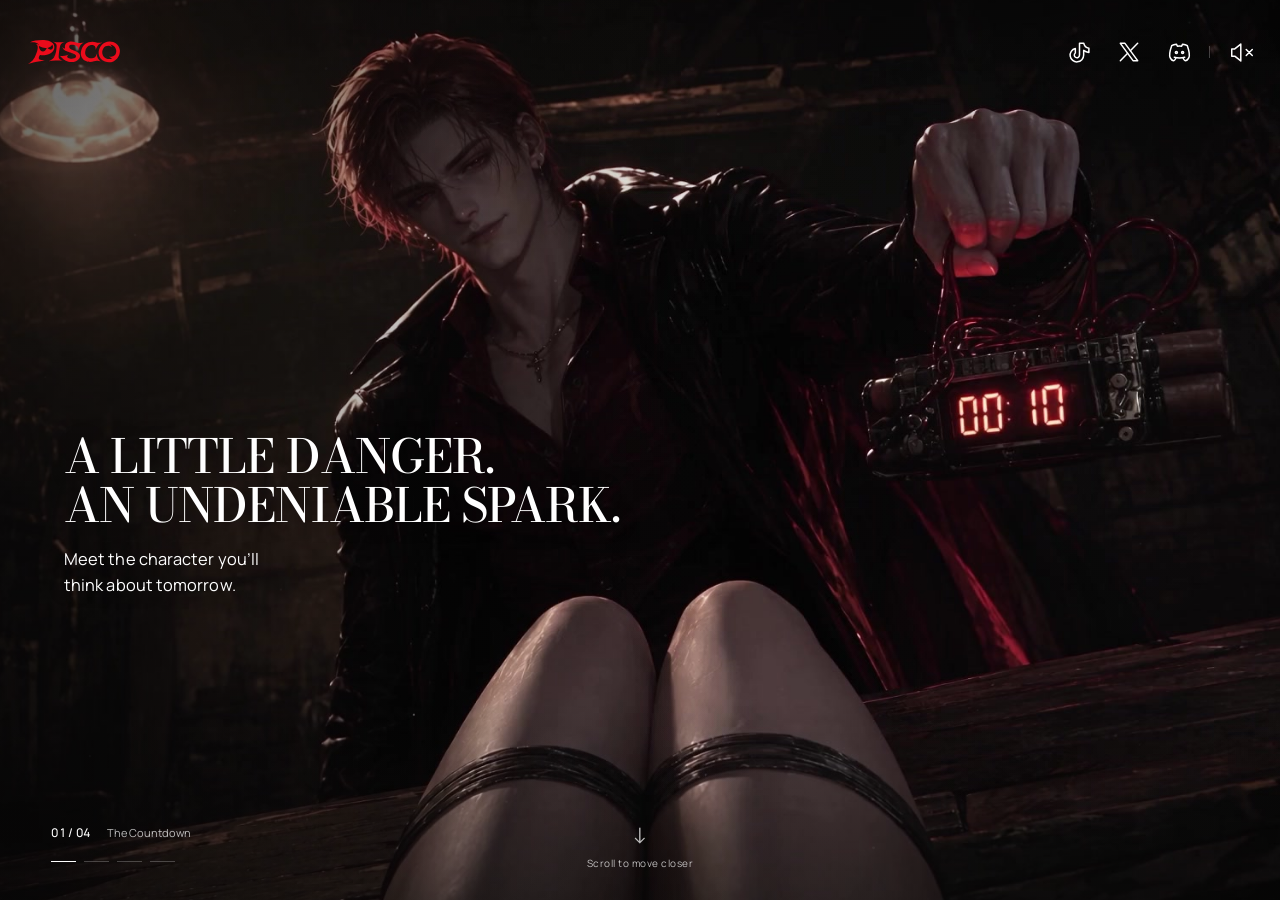
==== commit fa64a4fa: "Keep the red logo and restore white interface and luminous tears" ====
--- a/index.html
+++ b/index.html
@@ -1,7 +1,7 @@
 <!doctype html><html lang="en"><head><meta charset="utf-8"><meta name="viewport" content="width=device-width,initial-scale=1,viewport-fit=cover"><meta name="theme-color" content="#100e0d"><meta name="description" content="A countdown. A winter lodge. A poker table. A ballroom. Find your next story with Pisco."><link rel="preload" href="assets/fonts/bodoni-moda-latin-wght-normal.woff2" as="font" type="font/woff2" crossorigin><link rel="preload" href="assets/fonts/manrope-latin-wght-normal.woff2" as="font" type="font/woff2" crossorigin><title>Pisco — A night of possibilities</title><style>
 @font-face{font-family:'Bodoni Moda';font-style:normal;font-weight:400 900;font-display:swap;src:url('assets/fonts/bodoni-moda-latin-wght-normal.woff2') format('woff2')}
 @font-face{font-family:'Manrope';font-style:normal;font-weight:200 800;font-display:swap;src:url('assets/fonts/manrope-latin-wght-normal.woff2') format('woff2')}
-:root{color-scheme:dark;--ink:#ea0b1b;--dim:#ea0b1b;--line:#ea0b1b33;--brand-accent:#ea0b1b;--brand-accent-hover:#ea0b1b}*{box-sizing:border-box}html,body{height:100%;margin:0;overscroll-behavior:none;background:#100e0d;color:var(--ink)}body,button,a{font-family:'Manrope',Arial,sans-serif;font-weight:400;-webkit-font-smoothing:antialiased}button,a{color:inherit}button{font-size:15px;cursor:pointer;background:none;border:0}button:focus-visible,a:focus-visible{outline:1px solid var(--ink);outline-offset:7px}button:disabled{opacity:.45;cursor:wait}a{text-decoration:none}body{overflow:hidden}#stage{position:fixed;inset:0;touch-action:none}#scene{width:100%;height:100%;display:block}#shade{position:absolute;inset:0;background:linear-gradient(180deg,#08070770,transparent 28%,transparent 47%,#090807b5 90%),linear-gradient(90deg,#08070750,transparent 55%);pointer-events:none}.decode-video{position:fixed;width:2px;height:2px;bottom:0;left:0;opacity:.001;pointer-events:none;z-index:-1}header{position:fixed;inset:0 0 auto;display:flex;justify-content:space-between;align-items:center;padding:30px clamp(16px,1.3vw,24px) 30px calc(clamp(20px,1.3vw,32px) + 8px);z-index:4}.brand{padding:0;line-height:0}.brand img{width:92px;height:auto;filter:none}.header-actions{display:flex;align-items:center;gap:18px}.socials{display:flex;align-items:center;gap:6px}.socials a,#sound{display:inline-flex;align-items:center;justify-content:center;width:44px;height:44px;padding:0;color:var(--brand-accent);border-radius:50%;transition:color .18s ease}.socials a:hover,.socials a:focus-visible,#sound:hover,#sound:focus-visible{color:var(--brand-accent-hover)}.socials a:focus-visible,#sound:focus-visible{outline-color:var(--brand-accent);outline-offset:2px}.header-actions svg{fill:none;stroke:currentColor;stroke-width:1.5;stroke-linecap:round;stroke-linejoin:round;flex:none}.header-actions svg path{vector-effect:non-scaling-stroke}/* Optical sizing compensates for each glyph's shape and visual weight. */.social-tiktok{width:25px;height:25px}.social-x{width:26px;height:26px}.social-discord{width:25px;height:25px}#sound{position:relative}#sound:before{content:"";position:absolute;left:-10px;top:16px;height:12px;border-left:1px solid #ea0b1b3d}#sound .sound-off,#sound .sound-on{width:29px;height:29px;transform:translateX(.5px)}#sound .sound-on{display:none}#sound[aria-pressed=true] .sound-on{display:block}#sound[aria-pressed=true] .sound-off{display:none}.story{position:fixed;left:6vw;bottom:16vh;width:min(550px,45vw);transform-origin:bottom left;pointer-events:none;z-index:2;will-change:transform,opacity}h1{font-family:'Bodoni Moda',Georgia,serif;text-transform:uppercase;font-size:clamp(36px,4.2vw,68px);font-weight:500;line-height:1.05;letter-spacing:-.02em;margin:18px 0 18px;text-wrap:balance;white-space:pre-line;max-width:none}#line{font-size:clamp(16px,1.4vw,20px);font-weight:400;line-height:1.55;letter-spacing:.005em;max-width:32ch;margin:0;text-wrap:balance}#line.quote{font-style:italic}#storyAction{display:none!important;pointer-events:none;margin-top:24px;padding:11px 0;border-bottom:1px solid #ea0b1b6b;display:inline-flex;align-items:center;gap:30px;font-size:16px}#storyAction span{display:inline-block;font-size:20px}.bottom{position:fixed;bottom:30px;left:4vw;right:4vw;z-index:5;display:grid;grid-template-columns:1fr auto 1fr;align-items:end;gap:24px}.chapter{display:flex;align-items:center;gap:16px}.chapterNum{font-size:12px;font-weight:500;font-variant-numeric:tabular-nums;letter-spacing:.03em}.chapterName{font-size:11px;font-weight:400;color:var(--dim);max-width:150px}.steps{display:flex;gap:8px;margin-top:12px}.steps button{padding:8px 0;width:25px;position:relative}.steps button:after{content:'';height:1px;display:block;background:#ea0b1b3b}.steps button[aria-current=true]:after{background:var(--ink)}.cue{font-size:10px;letter-spacing:.05em;text-align:center;color:var(--dim)}.cue:before{content:'↓';display:block;font-size:22px;margin-bottom:7px;animation:scroll-cue-float 1.8s ease-in-out infinite}@keyframes scroll-cue-float{0%,100%{transform:translateY(0);opacity:.65}50%{transform:translateY(6px);opacity:1}}.controlArrow{font-size:18px}.exportControls{display:none;position:fixed;top:90px;right:30px;z-index:20;background:#171411;padding:10px}body[data-production=true] .exportControls{display:block}#mobileNote{display:none}
+:root{color-scheme:dark;--ink:#ffffff;--dim:#ffffffb8;--line:#ffffff33;--control-color:#ffffff;--control-color-hover:#ffffff}*{box-sizing:border-box}html,body{height:100%;margin:0;overscroll-behavior:none;background:#100e0d;color:var(--ink)}body,button,a{font-family:'Manrope',Arial,sans-serif;font-weight:400;-webkit-font-smoothing:antialiased}button,a{color:inherit}button{font-size:15px;cursor:pointer;background:none;border:0}button:focus-visible,a:focus-visible{outline:1px solid var(--ink);outline-offset:7px}button:disabled{opacity:.45;cursor:wait}a{text-decoration:none}body{overflow:hidden}#stage{position:fixed;inset:0;touch-action:none}#scene{width:100%;height:100%;display:block}#shade{position:absolute;inset:0;background:linear-gradient(180deg,#08070770,transparent 28%,transparent 47%,#090807b5 90%),linear-gradient(90deg,#08070750,transparent 55%);pointer-events:none}.decode-video{position:fixed;width:2px;height:2px;bottom:0;left:0;opacity:.001;pointer-events:none;z-index:-1}header{position:fixed;inset:0 0 auto;display:flex;justify-content:space-between;align-items:center;padding:30px clamp(16px,1.3vw,24px) 30px calc(clamp(20px,1.3vw,32px) + 8px);z-index:4}.brand{padding:0;line-height:0}.brand img{width:92px;height:auto;filter:none}.header-actions{display:flex;align-items:center;gap:18px}.socials{display:flex;align-items:center;gap:6px}.socials a,#sound{display:inline-flex;align-items:center;justify-content:center;width:44px;height:44px;padding:0;color:var(--control-color);border-radius:50%;transition:color .18s ease}.socials a:hover,.socials a:focus-visible,#sound:hover,#sound:focus-visible{color:var(--control-color-hover)}.socials a:focus-visible,#sound:focus-visible{outline-color:var(--control-color);outline-offset:2px}.header-actions svg{fill:none;stroke:currentColor;stroke-width:1.5;stroke-linecap:round;stroke-linejoin:round;flex:none}.header-actions svg path{vector-effect:non-scaling-stroke}/* Optical sizing compensates for each glyph's shape and visual weight. */.social-tiktok{width:25px;height:25px}.social-x{width:26px;height:26px}.social-discord{width:25px;height:25px}#sound{position:relative}#sound:before{content:"";position:absolute;left:-10px;top:16px;height:12px;border-left:1px solid #ffffff3d}#sound .sound-off,#sound .sound-on{width:29px;height:29px;transform:translateX(.5px)}#sound .sound-on{display:none}#sound[aria-pressed=true] .sound-on{display:block}#sound[aria-pressed=true] .sound-off{display:none}.story{position:fixed;left:6vw;bottom:16vh;width:min(550px,45vw);transform-origin:bottom left;pointer-events:none;z-index:2;will-change:transform,opacity}h1{font-family:'Bodoni Moda',Georgia,serif;text-transform:uppercase;font-size:clamp(36px,4.2vw,68px);font-weight:500;line-height:1.05;letter-spacing:-.02em;margin:18px 0 18px;text-wrap:balance;white-space:pre-line;max-width:none}#line{font-size:clamp(16px,1.4vw,20px);font-weight:400;line-height:1.55;letter-spacing:.005em;max-width:32ch;margin:0;text-wrap:balance}#line.quote{font-style:italic}#storyAction{display:none!important;pointer-events:none;margin-top:24px;padding:11px 0;border-bottom:1px solid #ffffff6b;display:inline-flex;align-items:center;gap:30px;font-size:16px}#storyAction span{display:inline-block;font-size:20px}.bottom{position:fixed;bottom:30px;left:4vw;right:4vw;z-index:5;display:grid;grid-template-columns:1fr auto 1fr;align-items:end;gap:24px}.chapter{display:flex;align-items:center;gap:16px}.chapterNum{font-size:12px;font-weight:500;font-variant-numeric:tabular-nums;letter-spacing:.03em}.chapterName{font-size:11px;font-weight:400;color:var(--dim);max-width:150px}.steps{display:flex;gap:8px;margin-top:12px}.steps button{padding:8px 0;width:25px;position:relative}.steps button:after{content:'';height:1px;display:block;background:#ffffff3b}.steps button[aria-current=true]:after{background:var(--ink)}.cue{font-size:10px;letter-spacing:.05em;text-align:center;color:var(--dim)}.cue:before{content:'↓';display:block;font-size:22px;margin-bottom:7px;animation:scroll-cue-float 1.8s ease-in-out infinite}@keyframes scroll-cue-float{0%,100%{transform:translateY(0);opacity:.65}50%{transform:translateY(6px);opacity:1}}.controlArrow{font-size:18px}.exportControls{display:none;position:fixed;top:90px;right:30px;z-index:20;background:#171411;padding:10px}body[data-production=true] .exportControls{display:block}#mobileNote{display:none}
 @media(min-aspect-ratio:2/1){.story{bottom:18vh}h1{font-size:54px}header{padding-top:22px}}
 @media(max-width:700px){header{padding:14px 8px 14px 16px}.brand img{width:74px}.header-actions{gap:10px}.socials{gap:0}#sound:before{left:-6px}#stage{top:75px;height:58vh;bottom:auto}#shade{background:linear-gradient(180deg,transparent 55%,#100e0d 100%)}#scene{object-fit:contain}.story{left:26px;bottom:17vh;width:calc(100% - 52px)}h1{font-size:36px;line-height:1.08;max-width:none;margin:14px 0}#line{font-size:15px;line-height:1.55;max-width:32ch}#storyAction{margin-top:17px;font-size:15px}.bottom{left:24px;right:24px;bottom:23px;grid-template-columns:1fr auto;gap:12px}.cue{display:none}.chapterName{font-size:10px}.steps{gap:6px;margin-top:6px}.steps button{width:23px}.story[data-arrival=true]{bottom:19vh}}
 @media(max-width:700px) and (orientation:portrait){#stage{top:92px;height:56.25vw}#shade{background:linear-gradient(180deg,transparent 72%,#100e0d 100%)}.story,.story[data-arrival=true]{top:calc(92px + 56.25vw + 30px);bottom:auto}.steps button{padding:14px 0}h1{font-size:clamp(30px,8.7vw,38px)}}
@@ -35,7 +35,7 @@
 
 
 <script>const STORY_CONTENT=[{"id": "coffee-date", "t": "The Countdown", "cat": "Dark romance · Ten seconds left", "teaser": ["Meet the character you’ll think about tomorrow."]}, {"id": "mafia-club", "t": "The Winter Lodge", "cat": "Fantasy romance · A winter welcome", "teaser": ["Step into stories where your daydreams come alive."]}, {"id": "motorcycle", "t": "The Poker Table", "cat": "Modern romance · At the poker table", "teaser": ["What happens next is yours to decide."]}, {"id": "ballroom", "t": "The Ballroom", "cat": "Romance · Behind the ballroom", "teaser": ["Stay for the spark. Come back for the chemistry."]}];
-const JOURNEY_CONTENT={"version": "v40-red-brand-preview-20261120", "scenes": [{"id": "coffee-date", "start": "assets/journey/countdown-start-a7e755bcedd4.jpg", "end": "assets/journey/countdown-end-813200507d6f.jpg", "filmDuration": 14.803922, "description": "A man leans closer in a dim room while a red digital timer counts down from ten seconds.", "clips": [{"src": "assets/journey/01-countdown-20261118-web-480097a754f1.mp4", "duration": 10.066667}], "presentation": {"title": "The Countdown", "headline": "A little danger.\nAn undeniable spark.", "teaser": "Meet the character you’ll think about tomorrow.", "chapter": "The Countdown", "category": "Dark romance · Ten seconds left", "shade": "linear-gradient(90deg,#08070788,transparent 58%),linear-gradient(180deg,#08070744,transparent 28%,transparent 78%,#09080766)"}, "aliases": ["private-club"], "status": "ready", "camera": {"zoom": [1.025, 1.08], "exitZoom": 1.12, "from": [0.5, 0.5], "to": [0.49, 0.46]}}, {"id": "mafia-club", "status": "ready", "start": "assets/journey/winter-lodge-start-20261118-77b9cb356916.jpg", "end": "assets/journey/winter-lodge-end-20261118-b9bf124ef3be.jpg", "filmDuration": 11.830065, "description": "A snowy wooden door opens into a warm winter lodge. A wolf-eared man with glasses welcomes the visitor and gently holds their hand to his cheek.", "clips": [{"src": "assets/journey/02-winter-lodge-20261118-web-19e9b6421de4.mp4", "duration": 12.066667}], "presentation": {"title": "The Winter Lodge", "headline": "Softly intoxicating. Uniquely yours.", "teaser": "Step into stories where your daydreams come alive.", "chapter": "The Winter Lodge", "category": "Fantasy romance · A winter welcome", "shade": "linear-gradient(270deg,#08070788,transparent 60%),linear-gradient(180deg,#08070755,transparent 55%,#09080755)"}, "playbackRate": 1.5, "camera": {"zoom": [1.025, 1.12], "exitZoom": 1.17, "from": [0.5, 0.5], "to": [0.51, 0.44]}}, {"id": "motorcycle", "status": "ready", "start": "assets/journey/poker-table-start-73389bcee230.jpg", "end": "assets/journey/poker-table-end-a12d33269803.jpg", "filmDuration": 11.813725, "description": "Dark curtains open onto a private poker table. Three men welcome the visitor, offering a hand and sliding chips across the table.", "clips": [{"src": "assets/journey/03-poker-table-20261117-web-771614d063a6.mp4", "duration": 12.05}], "presentation": {"title": "The Poker Table", "headline": "Some stories begin after midnight.", "teaser": "What happens next is yours to decide.", "chapter": "The Poker Table", "category": "Modern romance · At the poker table", "shade": "linear-gradient(165deg,#08070799,transparent 60%),linear-gradient(0deg,#09080766,transparent 25%)"}, "playbackRate": 1.5, "camera": {"zoom": [1.025, 1.18], "exitZoom": 1.23, "from": [0.5, 0.5], "to": [0.53, 0.57]}}, {"id": "ballroom", "status": "ready", "start": "assets/journey/ballroom-start-2e5b534ca526.jpg", "end": "assets/journey/ballroom-end-285e264e26e6.jpg", "filmDuration": 22.12, "description": "An invitation leads through a chandelier-lit ballroom toward an intimate encounter behind the scenes.", "clips": [{"src": "assets/journey/04-ballroom-hand-repaired-cd3b1046ccb7.mp4", "duration": 15.041667}], "presentation": {"title": "The Ballroom", "headline": "One taste,\nand reality can wait.", "teaser": "Stay for the spark. Come back for the chemistry.", "chapter": "The Ballroom", "category": "Romance · Behind the ballroom", "shade": "linear-gradient(45deg,#08070799,transparent 62%),linear-gradient(180deg,#08070755,transparent 35%)"}, "camera": {"zoom": [1.025, 1.14], "exitZoom": 1.19, "from": [0.5, 0.5], "to": [0.57, 0.49]}}], "releaseStage": "current-preview"};
+const JOURNEY_CONTENT={"version": "v41-red-logo-white-ui-20261120", "scenes": [{"id": "coffee-date", "start": "assets/journey/countdown-start-a7e755bcedd4.jpg", "end": "assets/journey/countdown-end-813200507d6f.jpg", "filmDuration": 14.803922, "description": "A man leans closer in a dim room while a red digital timer counts down from ten seconds.", "clips": [{"src": "assets/journey/01-countdown-20261118-web-480097a754f1.mp4", "duration": 10.066667}], "presentation": {"title": "The Countdown", "headline": "A little danger.\nAn undeniable spark.", "teaser": "Meet the character you’ll think about tomorrow.", "chapter": "The Countdown", "category": "Dark romance · Ten seconds left", "shade": "linear-gradient(90deg,#08070788,transparent 58%),linear-gradient(180deg,#08070744,transparent 28%,transparent 78%,#09080766)"}, "aliases": ["private-club"], "status": "ready", "camera": {"zoom": [1.025, 1.08], "exitZoom": 1.12, "from": [0.5, 0.5], "to": [0.49, 0.46]}}, {"id": "mafia-club", "status": "ready", "start": "assets/journey/winter-lodge-start-20261118-77b9cb356916.jpg", "end": "assets/journey/winter-lodge-end-20261118-b9bf124ef3be.jpg", "filmDuration": 11.830065, "description": "A snowy wooden door opens into a warm winter lodge. A wolf-eared man with glasses welcomes the visitor and gently holds their hand to his cheek.", "clips": [{"src": "assets/journey/02-winter-lodge-20261118-web-19e9b6421de4.mp4", "duration": 12.066667}], "presentation": {"title": "The Winter Lodge", "headline": "Softly intoxicating. Uniquely yours.", "teaser": "Step into stories where your daydreams come alive.", "chapter": "The Winter Lodge", "category": "Fantasy romance · A winter welcome", "shade": "linear-gradient(270deg,#08070788,transparent 60%),linear-gradient(180deg,#08070755,transparent 55%,#09080755)"}, "playbackRate": 1.5, "camera": {"zoom": [1.025, 1.12], "exitZoom": 1.17, "from": [0.5, 0.5], "to": [0.51, 0.44]}}, {"id": "motorcycle", "status": "ready", "start": "assets/journey/poker-table-start-73389bcee230.jpg", "end": "assets/journey/poker-table-end-a12d33269803.jpg", "filmDuration": 11.813725, "description": "Dark curtains open onto a private poker table. Three men welcome the visitor, offering a hand and sliding chips across the table.", "clips": [{"src": "assets/journey/03-poker-table-20261117-web-771614d063a6.mp4", "duration": 12.05}], "presentation": {"title": "The Poker Table", "headline": "Some stories begin after midnight.", "teaser": "What happens next is yours to decide.", "chapter": "The Poker Table", "category": "Modern romance · At the poker table", "shade": "linear-gradient(165deg,#08070799,transparent 60%),linear-gradient(0deg,#09080766,transparent 25%)"}, "playbackRate": 1.5, "camera": {"zoom": [1.025, 1.18], "exitZoom": 1.23, "from": [0.5, 0.5], "to": [0.53, 0.57]}}, {"id": "ballroom", "status": "ready", "start": "assets/journey/ballroom-start-2e5b534ca526.jpg", "end": "assets/journey/ballroom-end-285e264e26e6.jpg", "filmDuration": 22.12, "description": "An invitation leads through a chandelier-lit ballroom toward an intimate encounter behind the scenes.", "clips": [{"src": "assets/journey/04-ballroom-hand-repaired-cd3b1046ccb7.mp4", "duration": 15.041667}], "presentation": {"title": "The Ballroom", "headline": "One taste,\nand reality can wait.", "teaser": "Stay for the spark. Come back for the chemistry.", "chapter": "The Ballroom", "category": "Romance · Behind the ballroom", "shade": "linear-gradient(45deg,#08070799,transparent 62%),linear-gradient(180deg,#08070755,transparent 35%)"}, "camera": {"zoom": [1.025, 1.14], "exitZoom": 1.19, "from": [0.5, 0.5], "to": [0.57, 0.49]}}], "releaseStage": "current-preview"};
 // Gesture position owns the camera, opening and text; media and light have their own clocks.
 const JClamp = (x, a=0, b=1) => Math.max(a, Math.min(b, x));
 const JSmooth = x => { const t=JClamp(x); return t*t*(3-2*t); };
@@ -210,7 +210,7 @@
       varying vec2 uv;uniform sampler2D source,next;uniform vec2 res;uniform float amount,stage,elapsed;
       float hash(vec2 p){return fract(sin(dot(p,vec2(127.1,311.7)))*43758.5453);}
       float noise(vec2 p){vec2 i=floor(p),f=fract(p);f=f*f*(3.-2.*f);return mix(mix(hash(i),hash(i+vec2(1.,0.)),f.x),mix(hash(i+vec2(0.,1.)),hash(i+vec2(1.,1.)),f.x),f.y);}
-      const vec3 brandRed=vec3(234./255.,11./255.,27./255.);
+      const vec3 whiteLight=vec3(1.);
       float lightness(vec3 c){return dot(c,vec3(.2126,.7152,.0722));}
       float fracture(vec2 coord,float radius){
         vec2 p=(coord-vec2(.505,.515))*vec2(res.x/res.y,1.);
@@ -230,19 +230,19 @@
         vec2 px=vec2(1.2)/res;
         float dx=lightness(texture2D(source,uv+vec2(px.x,0.)).rgb)-lightness(texture2D(source,uv-vec2(px.x,0.)).rgb);
         float dy=lightness(texture2D(source,uv+vec2(0.,px.y)).rgb)-lightness(texture2D(source,uv-vec2(0.,px.y)).rgb);
-        float edge=clamp(length(vec2(dx,dy))*7.,0.,1.);vec3 ink=mix(current,brandRed,.67);
+        float edge=clamp(length(vec2(dx,dy))*7.,0.,1.);vec3 ink=mix(current,whiteLight,.67);
         color=mix(color,incoming*.55+current*.09+ink*edge*1.35,worn*.8);
         vec2 cells=uv*res/2.25,cell=floor(cells),within=fract(cells)-.5;
         float dots=1.-smoothstep(.12,.46,length(within)),fiberNoise=noise(uv*res/6.5+vec2(stage*2.+elapsed*.32,3.-elapsed*.4));
         float fiberBand=exp(-abs(distance)*110.),broken=step(.28,hash(cell+17.))*dots;
-        color+=mix(current,brandRed,.7)*fiberBand*(.08+broken*1.4)*rim*(.35+fiberNoise*.9);
+        color+=mix(current,whiteLight,.7)*fiberBand*(.08+broken*1.4)*rim*(.35+fiberNoise*.9);
         // A bright broken light core and two soft bloom widths restore the original luminous rip.
         float edgeEnergy=(.68+.32*noise(uv*res/11.+vec2(stage*3.+elapsed*.7,7.-elapsed*.5)))*(.94+.06*sin(elapsed*1.35+uv.y*9.));
         float core=exp(-abs(distance)*235.);
         float closeGlow=exp(-abs(distance)*57.);
         float wideGlow=exp(-abs(distance)*20.);
-        color+=brandRed*core*1.9*rim*edgeEnergy;
-        color+=brandRed*(closeGlow*.48+wideGlow*.16)*rim*edgeEnergy;
+        color+=whiteLight*core*1.9*rim*edgeEnergy;
+        color+=whiteLight*(closeGlow*.48+wideGlow*.16)*rim*edgeEnergy;
         // Source-colored flecks lift off the edge at a nearer depth; no new frame or doorway.
         vec2 lifted=.5+(uv-.5)/(1.+amount*.16);
         float liftedDistance=fracture(lifted,radius);
@@ -251,7 +251,7 @@
         vec3 dustColor=texture2D(source,dustUV).rgb;
         float dustBand=(1.-smoothstep(.012,.10,abs(liftedDistance)))*rim;
         float grains=step(.7,hash(dustCell+8.3))*dustDot;
-        color+=mix(dustColor,brandRed,.72)*grains*dustBand*.85;
+        color+=mix(dustColor,whiteLight,.72)*grains*dustBand*.85;
         gl_FragColor=vec4(color,1.);
       }`;
     const compile=(type,text)=>{const s=g.createShader(type);g.shaderSource(s,text);g.compileShader(s);if(!g.getShaderParameter(s,g.COMPILE_STATUS))throw new Error(g.getShaderInfoLog(s));return s;};
@@ -318,8 +318,8 @@
     const curl=Math.sin(Math.PI*open),thickness=(.002+.012*curl);
     for(const [edge,sign] of [[shape.left,-1],[shape.right,1]]){
       const strip=[...edge,...[...edge].reverse().map(([x,y])=>[x+sign*thickness,y])];
-      ctx.save();this.path(ctx,strip);ctx.clip();ctx.drawImage(source,sign*curl*w*.018,-curl*h*.008);ctx.fillStyle=`rgba(20,1,2,${.16*curl})`;ctx.fillRect(0,0,w,h);ctx.restore();
-      ctx.save();ctx.globalAlpha=curl*(.85+.1*Math.sin(this.reduced?0:now*1.3));ctx.strokeStyle='#ea0b1b';ctx.shadowColor='#ea0b1b';ctx.shadowBlur=w*.015;ctx.lineWidth=Math.max(1,w*.0018);ctx.beginPath();edge.forEach(([x,y],i)=>i?ctx.lineTo(x*w,y*h):ctx.moveTo(x*w,y*h));ctx.stroke();ctx.restore();
+      ctx.save();this.path(ctx,strip);ctx.clip();ctx.drawImage(source,sign*curl*w*.018,-curl*h*.008);ctx.fillStyle=`rgba(20,20,20,${.16*curl})`;ctx.fillRect(0,0,w,h);ctx.restore();
+      ctx.save();ctx.globalAlpha=curl*(.85+.1*Math.sin(this.reduced?0:now*1.3));ctx.strokeStyle='#ffffff';ctx.shadowColor='#ffffff';ctx.shadowBlur=w*.015;ctx.lineWidth=Math.max(1,w*.0018);ctx.beginPath();edge.forEach(([x,y],i)=>i?ctx.lineTo(x*w,y*h):ctx.moveTo(x*w,y*h));ctx.stroke();ctx.restore();
     }
   }
   draw(now){
@@ -338,8 +338,8 @@
       // Ambient time is independent from narrative time. No story advances at idle.
       ctx.save();ctx.globalCompositeOperation='screen';
       for(let i=0;i<20;i++){const z=(i%5+1)/5,x=((i*.173+Math.sin(now*.055+i)*.012+f.position*.014*z)%1)*w,y=((i*.237-now*.004*(.2+z))%1+1)%1*h;
-        ctx.fillStyle=`rgba(234,11,27,${.03+z*.035})`;ctx.beginPath();ctx.arc(x,y,(.8+z)*w/1600,0,Math.PI*2);ctx.fill();}
-      const glow=ctx.createRadialGradient(w*.88,h*.6,0,w*.88,h*.6,w*.5);glow.addColorStop(0,`rgba(234,11,27,${.015+.008*Math.sin(now*3.1)})`);glow.addColorStop(1,'rgba(234,11,27,0)');ctx.fillStyle=glow;ctx.fillRect(0,0,w,h);ctx.restore();
+        ctx.fillStyle=`rgba(255,255,255,${.03+z*.035})`;ctx.beginPath();ctx.arc(x,y,(.8+z)*w/1600,0,Math.PI*2);ctx.fill();}
+      const glow=ctx.createRadialGradient(w*.88,h*.6,0,w*.88,h*.6,w*.5);glow.addColorStop(0,`rgba(255,255,255,${.015+.008*Math.sin(now*3.1)})`);glow.addColorStop(1,'rgba(255,255,255,0)');ctx.fillStyle=glow;ctx.fillRect(0,0,w,h);ctx.restore();
     }
     this.canvas.dataset.cameraZoom=camera.zoom.toFixed(4);this.canvas.dataset.cameraAnchor=camera.anchor.map(n=>n.toFixed(4)).join(',');this.canvas.dataset.scene=s.id;this.canvas.dataset.position=f.position.toFixed(5);this.canvas.dataset.absolute=f.absolute.toFixed(5);this.canvas.dataset.cycle=String(f.cycle);this.canvas.dataset.action=f.action.toFixed(5);this.canvas.dataset.transition=t.toFixed(5);this.canvas.dataset.mediaErrors=this.media.errors.length;
   }
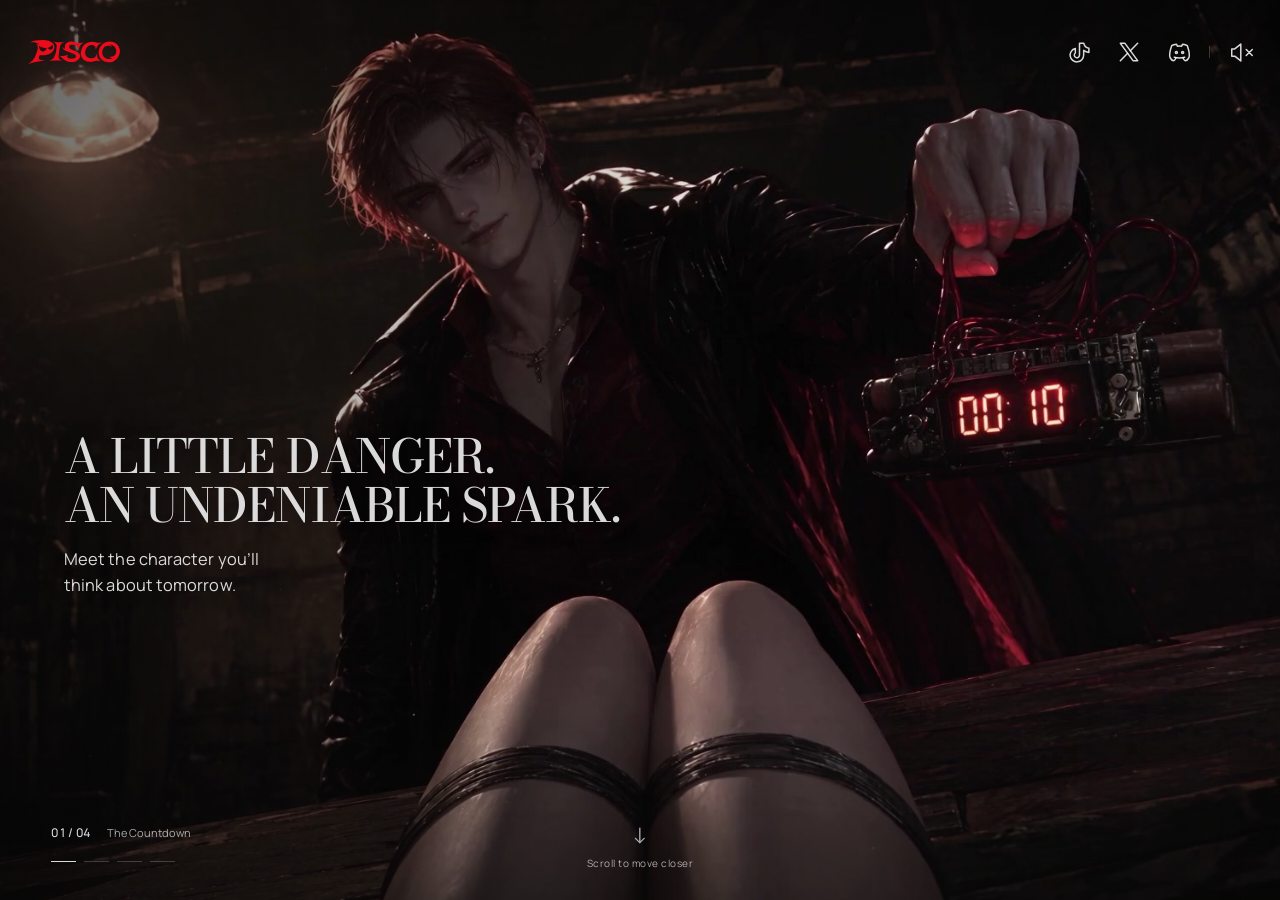
==== commit c814da44: "Blend red halo with white tear core and soften interface opacity" ====
--- a/index.html
+++ b/index.html
@@ -1,7 +1,7 @@
 <!doctype html><html lang="en"><head><meta charset="utf-8"><meta name="viewport" content="width=device-width,initial-scale=1,viewport-fit=cover"><meta name="theme-color" content="#100e0d"><meta name="description" content="A countdown. A winter lodge. A poker table. A ballroom. Find your next story with Pisco."><link rel="preload" href="assets/fonts/bodoni-moda-latin-wght-normal.woff2" as="font" type="font/woff2" crossorigin><link rel="preload" href="assets/fonts/manrope-latin-wght-normal.woff2" as="font" type="font/woff2" crossorigin><title>Pisco — A night of possibilities</title><style>
 @font-face{font-family:'Bodoni Moda';font-style:normal;font-weight:400 900;font-display:swap;src:url('assets/fonts/bodoni-moda-latin-wght-normal.woff2') format('woff2')}
 @font-face{font-family:'Manrope';font-style:normal;font-weight:200 800;font-display:swap;src:url('assets/fonts/manrope-latin-wght-normal.woff2') format('woff2')}
-:root{color-scheme:dark;--ink:#ffffff;--dim:#ffffffb8;--line:#ffffff33;--control-color:#ffffff;--control-color-hover:#ffffff}*{box-sizing:border-box}html,body{height:100%;margin:0;overscroll-behavior:none;background:#100e0d;color:var(--ink)}body,button,a{font-family:'Manrope',Arial,sans-serif;font-weight:400;-webkit-font-smoothing:antialiased}button,a{color:inherit}button{font-size:15px;cursor:pointer;background:none;border:0}button:focus-visible,a:focus-visible{outline:1px solid var(--ink);outline-offset:7px}button:disabled{opacity:.45;cursor:wait}a{text-decoration:none}body{overflow:hidden}#stage{position:fixed;inset:0;touch-action:none}#scene{width:100%;height:100%;display:block}#shade{position:absolute;inset:0;background:linear-gradient(180deg,#08070770,transparent 28%,transparent 47%,#090807b5 90%),linear-gradient(90deg,#08070750,transparent 55%);pointer-events:none}.decode-video{position:fixed;width:2px;height:2px;bottom:0;left:0;opacity:.001;pointer-events:none;z-index:-1}header{position:fixed;inset:0 0 auto;display:flex;justify-content:space-between;align-items:center;padding:30px clamp(16px,1.3vw,24px) 30px calc(clamp(20px,1.3vw,32px) + 8px);z-index:4}.brand{padding:0;line-height:0}.brand img{width:92px;height:auto;filter:none}.header-actions{display:flex;align-items:center;gap:18px}.socials{display:flex;align-items:center;gap:6px}.socials a,#sound{display:inline-flex;align-items:center;justify-content:center;width:44px;height:44px;padding:0;color:var(--control-color);border-radius:50%;transition:color .18s ease}.socials a:hover,.socials a:focus-visible,#sound:hover,#sound:focus-visible{color:var(--control-color-hover)}.socials a:focus-visible,#sound:focus-visible{outline-color:var(--control-color);outline-offset:2px}.header-actions svg{fill:none;stroke:currentColor;stroke-width:1.5;stroke-linecap:round;stroke-linejoin:round;flex:none}.header-actions svg path{vector-effect:non-scaling-stroke}/* Optical sizing compensates for each glyph's shape and visual weight. */.social-tiktok{width:25px;height:25px}.social-x{width:26px;height:26px}.social-discord{width:25px;height:25px}#sound{position:relative}#sound:before{content:"";position:absolute;left:-10px;top:16px;height:12px;border-left:1px solid #ffffff3d}#sound .sound-off,#sound .sound-on{width:29px;height:29px;transform:translateX(.5px)}#sound .sound-on{display:none}#sound[aria-pressed=true] .sound-on{display:block}#sound[aria-pressed=true] .sound-off{display:none}.story{position:fixed;left:6vw;bottom:16vh;width:min(550px,45vw);transform-origin:bottom left;pointer-events:none;z-index:2;will-change:transform,opacity}h1{font-family:'Bodoni Moda',Georgia,serif;text-transform:uppercase;font-size:clamp(36px,4.2vw,68px);font-weight:500;line-height:1.05;letter-spacing:-.02em;margin:18px 0 18px;text-wrap:balance;white-space:pre-line;max-width:none}#line{font-size:clamp(16px,1.4vw,20px);font-weight:400;line-height:1.55;letter-spacing:.005em;max-width:32ch;margin:0;text-wrap:balance}#line.quote{font-style:italic}#storyAction{display:none!important;pointer-events:none;margin-top:24px;padding:11px 0;border-bottom:1px solid #ffffff6b;display:inline-flex;align-items:center;gap:30px;font-size:16px}#storyAction span{display:inline-block;font-size:20px}.bottom{position:fixed;bottom:30px;left:4vw;right:4vw;z-index:5;display:grid;grid-template-columns:1fr auto 1fr;align-items:end;gap:24px}.chapter{display:flex;align-items:center;gap:16px}.chapterNum{font-size:12px;font-weight:500;font-variant-numeric:tabular-nums;letter-spacing:.03em}.chapterName{font-size:11px;font-weight:400;color:var(--dim);max-width:150px}.steps{display:flex;gap:8px;margin-top:12px}.steps button{padding:8px 0;width:25px;position:relative}.steps button:after{content:'';height:1px;display:block;background:#ffffff3b}.steps button[aria-current=true]:after{background:var(--ink)}.cue{font-size:10px;letter-spacing:.05em;text-align:center;color:var(--dim)}.cue:before{content:'↓';display:block;font-size:22px;margin-bottom:7px;animation:scroll-cue-float 1.8s ease-in-out infinite}@keyframes scroll-cue-float{0%,100%{transform:translateY(0);opacity:.65}50%{transform:translateY(6px);opacity:1}}.controlArrow{font-size:18px}.exportControls{display:none;position:fixed;top:90px;right:30px;z-index:20;background:#171411;padding:10px}body[data-production=true] .exportControls{display:block}#mobileNote{display:none}
+:root{color-scheme:dark;--ink:rgba(255,255,255,.85);--dim:rgba(255,255,255,.65);--line:#ffffff33;--control-color:rgba(255,255,255,.85);--control-color-hover:#ffffff}*{box-sizing:border-box}html,body{height:100%;margin:0;overscroll-behavior:none;background:#100e0d;color:var(--ink)}body,button,a{font-family:'Manrope',Arial,sans-serif;font-weight:400;-webkit-font-smoothing:antialiased}button,a{color:inherit}button{font-size:15px;cursor:pointer;background:none;border:0}button:focus-visible,a:focus-visible{outline:1px solid var(--ink);outline-offset:7px}button:disabled{opacity:.45;cursor:wait}a{text-decoration:none}body{overflow:hidden}#stage{position:fixed;inset:0;touch-action:none}#scene{width:100%;height:100%;display:block}#shade{position:absolute;inset:0;background:linear-gradient(180deg,#08070770,transparent 28%,transparent 47%,#090807b5 90%),linear-gradient(90deg,#08070750,transparent 55%);pointer-events:none}.decode-video{position:fixed;width:2px;height:2px;bottom:0;left:0;opacity:.001;pointer-events:none;z-index:-1}header{position:fixed;inset:0 0 auto;display:flex;justify-content:space-between;align-items:center;padding:30px clamp(16px,1.3vw,24px) 30px calc(clamp(20px,1.3vw,32px) + 8px);z-index:4}.brand{padding:0;line-height:0}.brand img{width:92px;height:auto;filter:none}.header-actions{display:flex;align-items:center;gap:18px}.socials{display:flex;align-items:center;gap:6px}.socials a,#sound{display:inline-flex;align-items:center;justify-content:center;width:44px;height:44px;padding:0;color:var(--control-color);border-radius:50%;transition:color .18s ease}.socials a:hover,.socials a:focus-visible,#sound:hover,#sound:focus-visible{color:var(--control-color-hover)}.socials a:focus-visible,#sound:focus-visible{outline-color:var(--control-color);outline-offset:2px}.header-actions svg{fill:none;stroke:currentColor;stroke-width:1.5;stroke-linecap:round;stroke-linejoin:round;flex:none}.header-actions svg path{vector-effect:non-scaling-stroke}/* Optical sizing compensates for each glyph's shape and visual weight. */.social-tiktok{width:25px;height:25px}.social-x{width:26px;height:26px}.social-discord{width:25px;height:25px}#sound{position:relative}#sound:before{content:"";position:absolute;left:-10px;top:16px;height:12px;border-left:1px solid #ffffff33}#sound .sound-off,#sound .sound-on{width:29px;height:29px;transform:translateX(.5px)}#sound .sound-on{display:none}#sound[aria-pressed=true] .sound-on{display:block}#sound[aria-pressed=true] .sound-off{display:none}.story{position:fixed;left:6vw;bottom:16vh;width:min(550px,45vw);transform-origin:bottom left;pointer-events:none;z-index:2;will-change:transform,opacity}h1{font-family:'Bodoni Moda',Georgia,serif;text-transform:uppercase;font-size:clamp(36px,4.2vw,68px);font-weight:500;line-height:1.05;letter-spacing:-.02em;margin:18px 0 18px;text-wrap:balance;white-space:pre-line;max-width:none}#line{font-size:clamp(16px,1.4vw,20px);font-weight:400;line-height:1.55;letter-spacing:.005em;max-width:32ch;margin:0;text-wrap:balance}#line.quote{font-style:italic}#storyAction{display:none!important;pointer-events:none;margin-top:24px;padding:11px 0;border-bottom:1px solid #ffffff6b;display:inline-flex;align-items:center;gap:30px;font-size:16px}#storyAction span{display:inline-block;font-size:20px}.bottom{position:fixed;bottom:30px;left:4vw;right:4vw;z-index:5;display:grid;grid-template-columns:1fr auto 1fr;align-items:end;gap:24px}.chapter{display:flex;align-items:center;gap:16px}.chapterNum{font-size:12px;font-weight:500;font-variant-numeric:tabular-nums;letter-spacing:.03em}.chapterName{font-size:11px;font-weight:400;color:var(--dim);max-width:150px}.steps{display:flex;gap:8px;margin-top:12px}.steps button{padding:8px 0;width:25px;position:relative}.steps button:after{content:'';height:1px;display:block;background:#ffffff33}.steps button[aria-current=true]:after{background:var(--ink)}.cue{font-size:10px;letter-spacing:.05em;text-align:center;color:var(--dim)}.cue:before{content:'↓';display:block;font-size:22px;margin-bottom:7px;animation:scroll-cue-float 1.8s ease-in-out infinite}@keyframes scroll-cue-float{0%,100%{transform:translateY(0);opacity:.65}50%{transform:translateY(6px);opacity:1}}.controlArrow{font-size:18px}.exportControls{display:none;position:fixed;top:90px;right:30px;z-index:20;background:#171411;padding:10px}body[data-production=true] .exportControls{display:block}#mobileNote{display:none}
 @media(min-aspect-ratio:2/1){.story{bottom:18vh}h1{font-size:54px}header{padding-top:22px}}
 @media(max-width:700px){header{padding:14px 8px 14px 16px}.brand img{width:74px}.header-actions{gap:10px}.socials{gap:0}#sound:before{left:-6px}#stage{top:75px;height:58vh;bottom:auto}#shade{background:linear-gradient(180deg,transparent 55%,#100e0d 100%)}#scene{object-fit:contain}.story{left:26px;bottom:17vh;width:calc(100% - 52px)}h1{font-size:36px;line-height:1.08;max-width:none;margin:14px 0}#line{font-size:15px;line-height:1.55;max-width:32ch}#storyAction{margin-top:17px;font-size:15px}.bottom{left:24px;right:24px;bottom:23px;grid-template-columns:1fr auto;gap:12px}.cue{display:none}.chapterName{font-size:10px}.steps{gap:6px;margin-top:6px}.steps button{width:23px}.story[data-arrival=true]{bottom:19vh}}
 @media(max-width:700px) and (orientation:portrait){#stage{top:92px;height:56.25vw}#shade{background:linear-gradient(180deg,transparent 72%,#100e0d 100%)}.story,.story[data-arrival=true]{top:calc(92px + 56.25vw + 30px);bottom:auto}.steps button{padding:14px 0}h1{font-size:clamp(30px,8.7vw,38px)}}
@@ -35,7 +35,7 @@
 
 
 <script>const STORY_CONTENT=[{"id": "coffee-date", "t": "The Countdown", "cat": "Dark romance · Ten seconds left", "teaser": ["Meet the character you’ll think about tomorrow."]}, {"id": "mafia-club", "t": "The Winter Lodge", "cat": "Fantasy romance · A winter welcome", "teaser": ["Step into stories where your daydreams come alive."]}, {"id": "motorcycle", "t": "The Poker Table", "cat": "Modern romance · At the poker table", "teaser": ["What happens next is yours to decide."]}, {"id": "ballroom", "t": "The Ballroom", "cat": "Romance · Behind the ballroom", "teaser": ["Stay for the spark. Come back for the chemistry."]}];
-const JOURNEY_CONTENT={"version": "v41-red-logo-white-ui-20261120", "scenes": [{"id": "coffee-date", "start": "assets/journey/countdown-start-a7e755bcedd4.jpg", "end": "assets/journey/countdown-end-813200507d6f.jpg", "filmDuration": 14.803922, "description": "A man leans closer in a dim room while a red digital timer counts down from ten seconds.", "clips": [{"src": "assets/journey/01-countdown-20261118-web-480097a754f1.mp4", "duration": 10.066667}], "presentation": {"title": "The Countdown", "headline": "A little danger.\nAn undeniable spark.", "teaser": "Meet the character you’ll think about tomorrow.", "chapter": "The Countdown", "category": "Dark romance · Ten seconds left", "shade": "linear-gradient(90deg,#08070788,transparent 58%),linear-gradient(180deg,#08070744,transparent 28%,transparent 78%,#09080766)"}, "aliases": ["private-club"], "status": "ready", "camera": {"zoom": [1.025, 1.08], "exitZoom": 1.12, "from": [0.5, 0.5], "to": [0.49, 0.46]}}, {"id": "mafia-club", "status": "ready", "start": "assets/journey/winter-lodge-start-20261118-77b9cb356916.jpg", "end": "assets/journey/winter-lodge-end-20261118-b9bf124ef3be.jpg", "filmDuration": 11.830065, "description": "A snowy wooden door opens into a warm winter lodge. A wolf-eared man with glasses welcomes the visitor and gently holds their hand to his cheek.", "clips": [{"src": "assets/journey/02-winter-lodge-20261118-web-19e9b6421de4.mp4", "duration": 12.066667}], "presentation": {"title": "The Winter Lodge", "headline": "Softly intoxicating. Uniquely yours.", "teaser": "Step into stories where your daydreams come alive.", "chapter": "The Winter Lodge", "category": "Fantasy romance · A winter welcome", "shade": "linear-gradient(270deg,#08070788,transparent 60%),linear-gradient(180deg,#08070755,transparent 55%,#09080755)"}, "playbackRate": 1.5, "camera": {"zoom": [1.025, 1.12], "exitZoom": 1.17, "from": [0.5, 0.5], "to": [0.51, 0.44]}}, {"id": "motorcycle", "status": "ready", "start": "assets/journey/poker-table-start-73389bcee230.jpg", "end": "assets/journey/poker-table-end-a12d33269803.jpg", "filmDuration": 11.813725, "description": "Dark curtains open onto a private poker table. Three men welcome the visitor, offering a hand and sliding chips across the table.", "clips": [{"src": "assets/journey/03-poker-table-20261117-web-771614d063a6.mp4", "duration": 12.05}], "presentation": {"title": "The Poker Table", "headline": "Some stories begin after midnight.", "teaser": "What happens next is yours to decide.", "chapter": "The Poker Table", "category": "Modern romance · At the poker table", "shade": "linear-gradient(165deg,#08070799,transparent 60%),linear-gradient(0deg,#09080766,transparent 25%)"}, "playbackRate": 1.5, "camera": {"zoom": [1.025, 1.18], "exitZoom": 1.23, "from": [0.5, 0.5], "to": [0.53, 0.57]}}, {"id": "ballroom", "status": "ready", "start": "assets/journey/ballroom-start-2e5b534ca526.jpg", "end": "assets/journey/ballroom-end-285e264e26e6.jpg", "filmDuration": 22.12, "description": "An invitation leads through a chandelier-lit ballroom toward an intimate encounter behind the scenes.", "clips": [{"src": "assets/journey/04-ballroom-hand-repaired-cd3b1046ccb7.mp4", "duration": 15.041667}], "presentation": {"title": "The Ballroom", "headline": "One taste,\nand reality can wait.", "teaser": "Stay for the spark. Come back for the chemistry.", "chapter": "The Ballroom", "category": "Romance · Behind the ballroom", "shade": "linear-gradient(45deg,#08070799,transparent 62%),linear-gradient(180deg,#08070755,transparent 35%)"}, "camera": {"zoom": [1.025, 1.14], "exitZoom": 1.19, "from": [0.5, 0.5], "to": [0.57, 0.49]}}], "releaseStage": "current-preview"};
+const JOURNEY_CONTENT={"version": "v42-red-white-glow-soft-ui-20261120", "scenes": [{"id": "coffee-date", "start": "assets/journey/countdown-start-a7e755bcedd4.jpg", "end": "assets/journey/countdown-end-813200507d6f.jpg", "filmDuration": 14.803922, "description": "A man leans closer in a dim room while a red digital timer counts down from ten seconds.", "clips": [{"src": "assets/journey/01-countdown-20261118-web-480097a754f1.mp4", "duration": 10.066667}], "presentation": {"title": "The Countdown", "headline": "A little danger.\nAn undeniable spark.", "teaser": "Meet the character you’ll think about tomorrow.", "chapter": "The Countdown", "category": "Dark romance · Ten seconds left", "shade": "linear-gradient(90deg,#08070788,transparent 58%),linear-gradient(180deg,#08070744,transparent 28%,transparent 78%,#09080766)"}, "aliases": ["private-club"], "status": "ready", "camera": {"zoom": [1.025, 1.08], "exitZoom": 1.12, "from": [0.5, 0.5], "to": [0.49, 0.46]}}, {"id": "mafia-club", "status": "ready", "start": "assets/journey/winter-lodge-start-20261118-77b9cb356916.jpg", "end": "assets/journey/winter-lodge-end-20261118-b9bf124ef3be.jpg", "filmDuration": 11.830065, "description": "A snowy wooden door opens into a warm winter lodge. A wolf-eared man with glasses welcomes the visitor and gently holds their hand to his cheek.", "clips": [{"src": "assets/journey/02-winter-lodge-20261118-web-19e9b6421de4.mp4", "duration": 12.066667}], "presentation": {"title": "The Winter Lodge", "headline": "Softly intoxicating. Uniquely yours.", "teaser": "Step into stories where your daydreams come alive.", "chapter": "The Winter Lodge", "category": "Fantasy romance · A winter welcome", "shade": "linear-gradient(270deg,#08070788,transparent 60%),linear-gradient(180deg,#08070755,transparent 55%,#09080755)"}, "playbackRate": 1.5, "camera": {"zoom": [1.025, 1.12], "exitZoom": 1.17, "from": [0.5, 0.5], "to": [0.51, 0.44]}}, {"id": "motorcycle", "status": "ready", "start": "assets/journey/poker-table-start-73389bcee230.jpg", "end": "assets/journey/poker-table-end-a12d33269803.jpg", "filmDuration": 11.813725, "description": "Dark curtains open onto a private poker table. Three men welcome the visitor, offering a hand and sliding chips across the table.", "clips": [{"src": "assets/journey/03-poker-table-20261117-web-771614d063a6.mp4", "duration": 12.05}], "presentation": {"title": "The Poker Table", "headline": "Some stories begin after midnight.", "teaser": "What happens next is yours to decide.", "chapter": "The Poker Table", "category": "Modern romance · At the poker table", "shade": "linear-gradient(165deg,#08070799,transparent 60%),linear-gradient(0deg,#09080766,transparent 25%)"}, "playbackRate": 1.5, "camera": {"zoom": [1.025, 1.18], "exitZoom": 1.23, "from": [0.5, 0.5], "to": [0.53, 0.57]}}, {"id": "ballroom", "status": "ready", "start": "assets/journey/ballroom-start-2e5b534ca526.jpg", "end": "assets/journey/ballroom-end-285e264e26e6.jpg", "filmDuration": 22.12, "description": "An invitation leads through a chandelier-lit ballroom toward an intimate encounter behind the scenes.", "clips": [{"src": "assets/journey/04-ballroom-hand-repaired-cd3b1046ccb7.mp4", "duration": 15.041667}], "presentation": {"title": "The Ballroom", "headline": "One taste,\nand reality can wait.", "teaser": "Stay for the spark. Come back for the chemistry.", "chapter": "The Ballroom", "category": "Romance · Behind the ballroom", "shade": "linear-gradient(45deg,#08070799,transparent 62%),linear-gradient(180deg,#08070755,transparent 35%)"}, "camera": {"zoom": [1.025, 1.14], "exitZoom": 1.19, "from": [0.5, 0.5], "to": [0.57, 0.49]}}], "releaseStage": "current-preview"};
 // Gesture position owns the camera, opening and text; media and light have their own clocks.
 const JClamp = (x, a=0, b=1) => Math.max(a, Math.min(b, x));
 const JSmooth = x => { const t=JClamp(x); return t*t*(3-2*t); };
@@ -211,6 +211,7 @@
       float hash(vec2 p){return fract(sin(dot(p,vec2(127.1,311.7)))*43758.5453);}
       float noise(vec2 p){vec2 i=floor(p),f=fract(p);f=f*f*(3.-2.*f);return mix(mix(hash(i),hash(i+vec2(1.,0.)),f.x),mix(hash(i+vec2(0.,1.)),hash(i+vec2(1.,1.)),f.x),f.y);}
       const vec3 whiteLight=vec3(1.);
+      const vec3 redLight=vec3(234./255.,11./255.,27./255.);
       float lightness(vec3 c){return dot(c,vec3(.2126,.7152,.0722));}
       float fracture(vec2 coord,float radius){
         vec2 p=(coord-vec2(.505,.515))*vec2(res.x/res.y,1.);
@@ -236,13 +237,13 @@
         float dots=1.-smoothstep(.12,.46,length(within)),fiberNoise=noise(uv*res/6.5+vec2(stage*2.+elapsed*.32,3.-elapsed*.4));
         float fiberBand=exp(-abs(distance)*110.),broken=step(.28,hash(cell+17.))*dots;
         color+=mix(current,whiteLight,.7)*fiberBand*(.08+broken*1.4)*rim*(.35+fiberNoise*.9);
-        // A bright broken light core and two soft bloom widths restore the original luminous rip.
+        // Preserve the bright white core, with red bloom around its outer edge.
         float edgeEnergy=(.68+.32*noise(uv*res/11.+vec2(stage*3.+elapsed*.7,7.-elapsed*.5)))*(.94+.06*sin(elapsed*1.35+uv.y*9.));
         float core=exp(-abs(distance)*235.);
         float closeGlow=exp(-abs(distance)*57.);
         float wideGlow=exp(-abs(distance)*20.);
         color+=whiteLight*core*1.9*rim*edgeEnergy;
-        color+=whiteLight*(closeGlow*.48+wideGlow*.16)*rim*edgeEnergy;
+        color+=(whiteLight*closeGlow*.18+redLight*(closeGlow*.46+wideGlow*.28))*rim*edgeEnergy;
         // Source-colored flecks lift off the edge at a nearer depth; no new frame or doorway.
         vec2 lifted=.5+(uv-.5)/(1.+amount*.16);
         float liftedDistance=fracture(lifted,radius);
@@ -251,7 +252,8 @@
         vec3 dustColor=texture2D(source,dustUV).rgb;
         float dustBand=(1.-smoothstep(.012,.10,abs(liftedDistance)))*rim;
         float grains=step(.7,hash(dustCell+8.3))*dustDot;
-        color+=mix(dustColor,whiteLight,.72)*grains*dustBand*.85;
+        vec3 dustLight=mix(whiteLight,redLight,step(.75,hash(dustCell+29.7)));
+        color+=mix(dustColor,dustLight,.72)*grains*dustBand*.85;
         gl_FragColor=vec4(color,1.);
       }`;
     const compile=(type,text)=>{const s=g.createShader(type);g.shaderSource(s,text);g.compileShader(s);if(!g.getShaderParameter(s,g.COMPILE_STATUS))throw new Error(g.getShaderInfoLog(s));return s;};
@@ -319,7 +321,7 @@
     for(const [edge,sign] of [[shape.left,-1],[shape.right,1]]){
       const strip=[...edge,...[...edge].reverse().map(([x,y])=>[x+sign*thickness,y])];
       ctx.save();this.path(ctx,strip);ctx.clip();ctx.drawImage(source,sign*curl*w*.018,-curl*h*.008);ctx.fillStyle=`rgba(20,20,20,${.16*curl})`;ctx.fillRect(0,0,w,h);ctx.restore();
-      ctx.save();ctx.globalAlpha=curl*(.85+.1*Math.sin(this.reduced?0:now*1.3));ctx.strokeStyle='#ffffff';ctx.shadowColor='#ffffff';ctx.shadowBlur=w*.015;ctx.lineWidth=Math.max(1,w*.0018);ctx.beginPath();edge.forEach(([x,y],i)=>i?ctx.lineTo(x*w,y*h):ctx.moveTo(x*w,y*h));ctx.stroke();ctx.restore();
+      ctx.save();ctx.globalAlpha=curl*(.85+.1*Math.sin(this.reduced?0:now*1.3));ctx.strokeStyle='#ffffff';ctx.shadowColor='#ea0b1b';ctx.shadowBlur=w*.015;ctx.lineWidth=Math.max(1,w*.0018);ctx.beginPath();edge.forEach(([x,y],i)=>i?ctx.lineTo(x*w,y*h):ctx.moveTo(x*w,y*h));ctx.stroke();ctx.restore();
     }
   }
   draw(now){
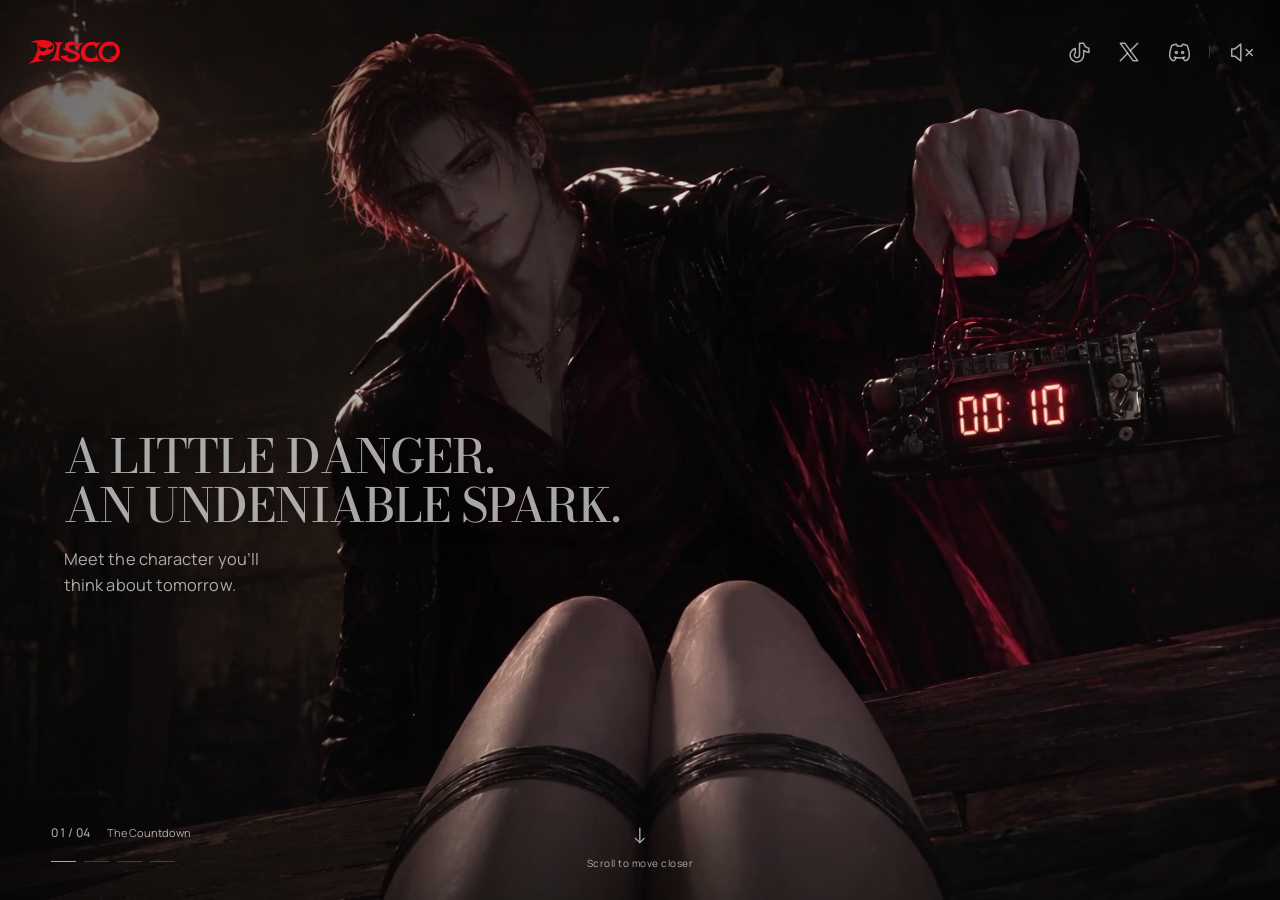
==== commit 42abf5c2: "Set headline body and icon opacity to 65 percent" ====
--- a/index.html
+++ b/index.html
@@ -1,7 +1,7 @@
 <!doctype html><html lang="en"><head><meta charset="utf-8"><meta name="viewport" content="width=device-width,initial-scale=1,viewport-fit=cover"><meta name="theme-color" content="#100e0d"><meta name="description" content="A countdown. A winter lodge. A poker table. A ballroom. Find your next story with Pisco."><link rel="preload" href="assets/fonts/bodoni-moda-latin-wght-normal.woff2" as="font" type="font/woff2" crossorigin><link rel="preload" href="assets/fonts/manrope-latin-wght-normal.woff2" as="font" type="font/woff2" crossorigin><title>Pisco — A night of possibilities</title><style>
 @font-face{font-family:'Bodoni Moda';font-style:normal;font-weight:400 900;font-display:swap;src:url('assets/fonts/bodoni-moda-latin-wght-normal.woff2') format('woff2')}
 @font-face{font-family:'Manrope';font-style:normal;font-weight:200 800;font-display:swap;src:url('assets/fonts/manrope-latin-wght-normal.woff2') format('woff2')}
-:root{color-scheme:dark;--ink:rgba(255,255,255,.85);--dim:rgba(255,255,255,.65);--line:#ffffff33;--control-color:rgba(255,255,255,.85);--control-color-hover:#ffffff}*{box-sizing:border-box}html,body{height:100%;margin:0;overscroll-behavior:none;background:#100e0d;color:var(--ink)}body,button,a{font-family:'Manrope',Arial,sans-serif;font-weight:400;-webkit-font-smoothing:antialiased}button,a{color:inherit}button{font-size:15px;cursor:pointer;background:none;border:0}button:focus-visible,a:focus-visible{outline:1px solid var(--ink);outline-offset:7px}button:disabled{opacity:.45;cursor:wait}a{text-decoration:none}body{overflow:hidden}#stage{position:fixed;inset:0;touch-action:none}#scene{width:100%;height:100%;display:block}#shade{position:absolute;inset:0;background:linear-gradient(180deg,#08070770,transparent 28%,transparent 47%,#090807b5 90%),linear-gradient(90deg,#08070750,transparent 55%);pointer-events:none}.decode-video{position:fixed;width:2px;height:2px;bottom:0;left:0;opacity:.001;pointer-events:none;z-index:-1}header{position:fixed;inset:0 0 auto;display:flex;justify-content:space-between;align-items:center;padding:30px clamp(16px,1.3vw,24px) 30px calc(clamp(20px,1.3vw,32px) + 8px);z-index:4}.brand{padding:0;line-height:0}.brand img{width:92px;height:auto;filter:none}.header-actions{display:flex;align-items:center;gap:18px}.socials{display:flex;align-items:center;gap:6px}.socials a,#sound{display:inline-flex;align-items:center;justify-content:center;width:44px;height:44px;padding:0;color:var(--control-color);border-radius:50%;transition:color .18s ease}.socials a:hover,.socials a:focus-visible,#sound:hover,#sound:focus-visible{color:var(--control-color-hover)}.socials a:focus-visible,#sound:focus-visible{outline-color:var(--control-color);outline-offset:2px}.header-actions svg{fill:none;stroke:currentColor;stroke-width:1.5;stroke-linecap:round;stroke-linejoin:round;flex:none}.header-actions svg path{vector-effect:non-scaling-stroke}/* Optical sizing compensates for each glyph's shape and visual weight. */.social-tiktok{width:25px;height:25px}.social-x{width:26px;height:26px}.social-discord{width:25px;height:25px}#sound{position:relative}#sound:before{content:"";position:absolute;left:-10px;top:16px;height:12px;border-left:1px solid #ffffff33}#sound .sound-off,#sound .sound-on{width:29px;height:29px;transform:translateX(.5px)}#sound .sound-on{display:none}#sound[aria-pressed=true] .sound-on{display:block}#sound[aria-pressed=true] .sound-off{display:none}.story{position:fixed;left:6vw;bottom:16vh;width:min(550px,45vw);transform-origin:bottom left;pointer-events:none;z-index:2;will-change:transform,opacity}h1{font-family:'Bodoni Moda',Georgia,serif;text-transform:uppercase;font-size:clamp(36px,4.2vw,68px);font-weight:500;line-height:1.05;letter-spacing:-.02em;margin:18px 0 18px;text-wrap:balance;white-space:pre-line;max-width:none}#line{font-size:clamp(16px,1.4vw,20px);font-weight:400;line-height:1.55;letter-spacing:.005em;max-width:32ch;margin:0;text-wrap:balance}#line.quote{font-style:italic}#storyAction{display:none!important;pointer-events:none;margin-top:24px;padding:11px 0;border-bottom:1px solid #ffffff6b;display:inline-flex;align-items:center;gap:30px;font-size:16px}#storyAction span{display:inline-block;font-size:20px}.bottom{position:fixed;bottom:30px;left:4vw;right:4vw;z-index:5;display:grid;grid-template-columns:1fr auto 1fr;align-items:end;gap:24px}.chapter{display:flex;align-items:center;gap:16px}.chapterNum{font-size:12px;font-weight:500;font-variant-numeric:tabular-nums;letter-spacing:.03em}.chapterName{font-size:11px;font-weight:400;color:var(--dim);max-width:150px}.steps{display:flex;gap:8px;margin-top:12px}.steps button{padding:8px 0;width:25px;position:relative}.steps button:after{content:'';height:1px;display:block;background:#ffffff33}.steps button[aria-current=true]:after{background:var(--ink)}.cue{font-size:10px;letter-spacing:.05em;text-align:center;color:var(--dim)}.cue:before{content:'↓';display:block;font-size:22px;margin-bottom:7px;animation:scroll-cue-float 1.8s ease-in-out infinite}@keyframes scroll-cue-float{0%,100%{transform:translateY(0);opacity:.65}50%{transform:translateY(6px);opacity:1}}.controlArrow{font-size:18px}.exportControls{display:none;position:fixed;top:90px;right:30px;z-index:20;background:#171411;padding:10px}body[data-production=true] .exportControls{display:block}#mobileNote{display:none}
+:root{color-scheme:dark;--ink:rgba(255,255,255,.65);--dim:rgba(255,255,255,.65);--line:#ffffff33;--control-color:rgba(255,255,255,.65);--control-color-hover:#ffffff}*{box-sizing:border-box}html,body{height:100%;margin:0;overscroll-behavior:none;background:#100e0d;color:var(--ink)}body,button,a{font-family:'Manrope',Arial,sans-serif;font-weight:400;-webkit-font-smoothing:antialiased}button,a{color:inherit}button{font-size:15px;cursor:pointer;background:none;border:0}button:focus-visible,a:focus-visible{outline:1px solid var(--ink);outline-offset:7px}button:disabled{opacity:.45;cursor:wait}a{text-decoration:none}body{overflow:hidden}#stage{position:fixed;inset:0;touch-action:none}#scene{width:100%;height:100%;display:block}#shade{position:absolute;inset:0;background:linear-gradient(180deg,#08070770,transparent 28%,transparent 47%,#090807b5 90%),linear-gradient(90deg,#08070750,transparent 55%);pointer-events:none}.decode-video{position:fixed;width:2px;height:2px;bottom:0;left:0;opacity:.001;pointer-events:none;z-index:-1}header{position:fixed;inset:0 0 auto;display:flex;justify-content:space-between;align-items:center;padding:30px clamp(16px,1.3vw,24px) 30px calc(clamp(20px,1.3vw,32px) + 8px);z-index:4}.brand{padding:0;line-height:0}.brand img{width:92px;height:auto;filter:none}.header-actions{display:flex;align-items:center;gap:18px}.socials{display:flex;align-items:center;gap:6px}.socials a,#sound{display:inline-flex;align-items:center;justify-content:center;width:44px;height:44px;padding:0;color:var(--control-color);border-radius:50%;transition:color .18s ease}.socials a:hover,.socials a:focus-visible,#sound:hover,#sound:focus-visible{color:var(--control-color-hover)}.socials a:focus-visible,#sound:focus-visible{outline-color:var(--control-color);outline-offset:2px}.header-actions svg{fill:none;stroke:currentColor;stroke-width:1.5;stroke-linecap:round;stroke-linejoin:round;flex:none}.header-actions svg path{vector-effect:non-scaling-stroke}/* Optical sizing compensates for each glyph's shape and visual weight. */.social-tiktok{width:25px;height:25px}.social-x{width:26px;height:26px}.social-discord{width:25px;height:25px}#sound{position:relative}#sound:before{content:"";position:absolute;left:-10px;top:16px;height:12px;border-left:1px solid #ffffff33}#sound .sound-off,#sound .sound-on{width:29px;height:29px;transform:translateX(.5px)}#sound .sound-on{display:none}#sound[aria-pressed=true] .sound-on{display:block}#sound[aria-pressed=true] .sound-off{display:none}.story{position:fixed;left:6vw;bottom:16vh;width:min(550px,45vw);transform-origin:bottom left;pointer-events:none;z-index:2;will-change:transform,opacity}h1{font-family:'Bodoni Moda',Georgia,serif;text-transform:uppercase;font-size:clamp(36px,4.2vw,68px);font-weight:500;line-height:1.05;letter-spacing:-.02em;margin:18px 0 18px;text-wrap:balance;white-space:pre-line;max-width:none}#line{font-size:clamp(16px,1.4vw,20px);font-weight:400;line-height:1.55;letter-spacing:.005em;max-width:32ch;margin:0;text-wrap:balance}#line.quote{font-style:italic}#storyAction{display:none!important;pointer-events:none;margin-top:24px;padding:11px 0;border-bottom:1px solid #ffffff6b;display:inline-flex;align-items:center;gap:30px;font-size:16px}#storyAction span{display:inline-block;font-size:20px}.bottom{position:fixed;bottom:30px;left:4vw;right:4vw;z-index:5;display:grid;grid-template-columns:1fr auto 1fr;align-items:end;gap:24px}.chapter{display:flex;align-items:center;gap:16px}.chapterNum{font-size:12px;font-weight:500;font-variant-numeric:tabular-nums;letter-spacing:.03em}.chapterName{font-size:11px;font-weight:400;color:var(--dim);max-width:150px}.steps{display:flex;gap:8px;margin-top:12px}.steps button{padding:8px 0;width:25px;position:relative}.steps button:after{content:'';height:1px;display:block;background:#ffffff33}.steps button[aria-current=true]:after{background:var(--ink)}.cue{font-size:10px;letter-spacing:.05em;text-align:center;color:var(--dim)}.cue:before{content:'↓';display:block;font-size:22px;margin-bottom:7px;animation:scroll-cue-float 1.8s ease-in-out infinite}@keyframes scroll-cue-float{0%,100%{transform:translateY(0);opacity:.65}50%{transform:translateY(6px);opacity:1}}.controlArrow{font-size:18px}.exportControls{display:none;position:fixed;top:90px;right:30px;z-index:20;background:#171411;padding:10px}body[data-production=true] .exportControls{display:block}#mobileNote{display:none}
 @media(min-aspect-ratio:2/1){.story{bottom:18vh}h1{font-size:54px}header{padding-top:22px}}
 @media(max-width:700px){header{padding:14px 8px 14px 16px}.brand img{width:74px}.header-actions{gap:10px}.socials{gap:0}#sound:before{left:-6px}#stage{top:75px;height:58vh;bottom:auto}#shade{background:linear-gradient(180deg,transparent 55%,#100e0d 100%)}#scene{object-fit:contain}.story{left:26px;bottom:17vh;width:calc(100% - 52px)}h1{font-size:36px;line-height:1.08;max-width:none;margin:14px 0}#line{font-size:15px;line-height:1.55;max-width:32ch}#storyAction{margin-top:17px;font-size:15px}.bottom{left:24px;right:24px;bottom:23px;grid-template-columns:1fr auto;gap:12px}.cue{display:none}.chapterName{font-size:10px}.steps{gap:6px;margin-top:6px}.steps button{width:23px}.story[data-arrival=true]{bottom:19vh}}
 @media(max-width:700px) and (orientation:portrait){#stage{top:92px;height:56.25vw}#shade{background:linear-gradient(180deg,transparent 72%,#100e0d 100%)}.story,.story[data-arrival=true]{top:calc(92px + 56.25vw + 30px);bottom:auto}.steps button{padding:14px 0}h1{font-size:clamp(30px,8.7vw,38px)}}
@@ -35,7 +35,7 @@
 
 
 <script>const STORY_CONTENT=[{"id": "coffee-date", "t": "The Countdown", "cat": "Dark romance · Ten seconds left", "teaser": ["Meet the character you’ll think about tomorrow."]}, {"id": "mafia-club", "t": "The Winter Lodge", "cat": "Fantasy romance · A winter welcome", "teaser": ["Step into stories where your daydreams come alive."]}, {"id": "motorcycle", "t": "The Poker Table", "cat": "Modern romance · At the poker table", "teaser": ["What happens next is yours to decide."]}, {"id": "ballroom", "t": "The Ballroom", "cat": "Romance · Behind the ballroom", "teaser": ["Stay for the spark. Come back for the chemistry."]}];
-const JOURNEY_CONTENT={"version": "v42-red-white-glow-soft-ui-20261120", "scenes": [{"id": "coffee-date", "start": "assets/journey/countdown-start-a7e755bcedd4.jpg", "end": "assets/journey/countdown-end-813200507d6f.jpg", "filmDuration": 14.803922, "description": "A man leans closer in a dim room while a red digital timer counts down from ten seconds.", "clips": [{"src": "assets/journey/01-countdown-20261118-web-480097a754f1.mp4", "duration": 10.066667}], "presentation": {"title": "The Countdown", "headline": "A little danger.\nAn undeniable spark.", "teaser": "Meet the character you’ll think about tomorrow.", "chapter": "The Countdown", "category": "Dark romance · Ten seconds left", "shade": "linear-gradient(90deg,#08070788,transparent 58%),linear-gradient(180deg,#08070744,transparent 28%,transparent 78%,#09080766)"}, "aliases": ["private-club"], "status": "ready", "camera": {"zoom": [1.025, 1.08], "exitZoom": 1.12, "from": [0.5, 0.5], "to": [0.49, 0.46]}}, {"id": "mafia-club", "status": "ready", "start": "assets/journey/winter-lodge-start-20261118-77b9cb356916.jpg", "end": "assets/journey/winter-lodge-end-20261118-b9bf124ef3be.jpg", "filmDuration": 11.830065, "description": "A snowy wooden door opens into a warm winter lodge. A wolf-eared man with glasses welcomes the visitor and gently holds their hand to his cheek.", "clips": [{"src": "assets/journey/02-winter-lodge-20261118-web-19e9b6421de4.mp4", "duration": 12.066667}], "presentation": {"title": "The Winter Lodge", "headline": "Softly intoxicating. Uniquely yours.", "teaser": "Step into stories where your daydreams come alive.", "chapter": "The Winter Lodge", "category": "Fantasy romance · A winter welcome", "shade": "linear-gradient(270deg,#08070788,transparent 60%),linear-gradient(180deg,#08070755,transparent 55%,#09080755)"}, "playbackRate": 1.5, "camera": {"zoom": [1.025, 1.12], "exitZoom": 1.17, "from": [0.5, 0.5], "to": [0.51, 0.44]}}, {"id": "motorcycle", "status": "ready", "start": "assets/journey/poker-table-start-73389bcee230.jpg", "end": "assets/journey/poker-table-end-a12d33269803.jpg", "filmDuration": 11.813725, "description": "Dark curtains open onto a private poker table. Three men welcome the visitor, offering a hand and sliding chips across the table.", "clips": [{"src": "assets/journey/03-poker-table-20261117-web-771614d063a6.mp4", "duration": 12.05}], "presentation": {"title": "The Poker Table", "headline": "Some stories begin after midnight.", "teaser": "What happens next is yours to decide.", "chapter": "The Poker Table", "category": "Modern romance · At the poker table", "shade": "linear-gradient(165deg,#08070799,transparent 60%),linear-gradient(0deg,#09080766,transparent 25%)"}, "playbackRate": 1.5, "camera": {"zoom": [1.025, 1.18], "exitZoom": 1.23, "from": [0.5, 0.5], "to": [0.53, 0.57]}}, {"id": "ballroom", "status": "ready", "start": "assets/journey/ballroom-start-2e5b534ca526.jpg", "end": "assets/journey/ballroom-end-285e264e26e6.jpg", "filmDuration": 22.12, "description": "An invitation leads through a chandelier-lit ballroom toward an intimate encounter behind the scenes.", "clips": [{"src": "assets/journey/04-ballroom-hand-repaired-cd3b1046ccb7.mp4", "duration": 15.041667}], "presentation": {"title": "The Ballroom", "headline": "One taste,\nand reality can wait.", "teaser": "Stay for the spark. Come back for the chemistry.", "chapter": "The Ballroom", "category": "Romance · Behind the ballroom", "shade": "linear-gradient(45deg,#08070799,transparent 62%),linear-gradient(180deg,#08070755,transparent 35%)"}, "camera": {"zoom": [1.025, 1.14], "exitZoom": 1.19, "from": [0.5, 0.5], "to": [0.57, 0.49]}}], "releaseStage": "current-preview"};
+const JOURNEY_CONTENT={"version": "v43-ui-opacity-65-20261120", "scenes": [{"id": "coffee-date", "start": "assets/journey/countdown-start-a7e755bcedd4.jpg", "end": "assets/journey/countdown-end-813200507d6f.jpg", "filmDuration": 14.803922, "description": "A man leans closer in a dim room while a red digital timer counts down from ten seconds.", "clips": [{"src": "assets/journey/01-countdown-20261118-web-480097a754f1.mp4", "duration": 10.066667}], "presentation": {"title": "The Countdown", "headline": "A little danger.\nAn undeniable spark.", "teaser": "Meet the character you’ll think about tomorrow.", "chapter": "The Countdown", "category": "Dark romance · Ten seconds left", "shade": "linear-gradient(90deg,#08070788,transparent 58%),linear-gradient(180deg,#08070744,transparent 28%,transparent 78%,#09080766)"}, "aliases": ["private-club"], "status": "ready", "camera": {"zoom": [1.025, 1.08], "exitZoom": 1.12, "from": [0.5, 0.5], "to": [0.49, 0.46]}}, {"id": "mafia-club", "status": "ready", "start": "assets/journey/winter-lodge-start-20261118-77b9cb356916.jpg", "end": "assets/journey/winter-lodge-end-20261118-b9bf124ef3be.jpg", "filmDuration": 11.830065, "description": "A snowy wooden door opens into a warm winter lodge. A wolf-eared man with glasses welcomes the visitor and gently holds their hand to his cheek.", "clips": [{"src": "assets/journey/02-winter-lodge-20261118-web-19e9b6421de4.mp4", "duration": 12.066667}], "presentation": {"title": "The Winter Lodge", "headline": "Softly intoxicating. Uniquely yours.", "teaser": "Step into stories where your daydreams come alive.", "chapter": "The Winter Lodge", "category": "Fantasy romance · A winter welcome", "shade": "linear-gradient(270deg,#08070788,transparent 60%),linear-gradient(180deg,#08070755,transparent 55%,#09080755)"}, "playbackRate": 1.5, "camera": {"zoom": [1.025, 1.12], "exitZoom": 1.17, "from": [0.5, 0.5], "to": [0.51, 0.44]}}, {"id": "motorcycle", "status": "ready", "start": "assets/journey/poker-table-start-73389bcee230.jpg", "end": "assets/journey/poker-table-end-a12d33269803.jpg", "filmDuration": 11.813725, "description": "Dark curtains open onto a private poker table. Three men welcome the visitor, offering a hand and sliding chips across the table.", "clips": [{"src": "assets/journey/03-poker-table-20261117-web-771614d063a6.mp4", "duration": 12.05}], "presentation": {"title": "The Poker Table", "headline": "Some stories begin after midnight.", "teaser": "What happens next is yours to decide.", "chapter": "The Poker Table", "category": "Modern romance · At the poker table", "shade": "linear-gradient(165deg,#08070799,transparent 60%),linear-gradient(0deg,#09080766,transparent 25%)"}, "playbackRate": 1.5, "camera": {"zoom": [1.025, 1.18], "exitZoom": 1.23, "from": [0.5, 0.5], "to": [0.53, 0.57]}}, {"id": "ballroom", "status": "ready", "start": "assets/journey/ballroom-start-2e5b534ca526.jpg", "end": "assets/journey/ballroom-end-285e264e26e6.jpg", "filmDuration": 22.12, "description": "An invitation leads through a chandelier-lit ballroom toward an intimate encounter behind the scenes.", "clips": [{"src": "assets/journey/04-ballroom-hand-repaired-cd3b1046ccb7.mp4", "duration": 15.041667}], "presentation": {"title": "The Ballroom", "headline": "One taste,\nand reality can wait.", "teaser": "Stay for the spark. Come back for the chemistry.", "chapter": "The Ballroom", "category": "Romance · Behind the ballroom", "shade": "linear-gradient(45deg,#08070799,transparent 62%),linear-gradient(180deg,#08070755,transparent 35%)"}, "camera": {"zoom": [1.025, 1.14], "exitZoom": 1.19, "from": [0.5, 0.5], "to": [0.57, 0.49]}}], "releaseStage": "current-preview"};
 // Gesture position owns the camera, opening and text; media and light have their own clocks.
 const JClamp = (x, a=0, b=1) => Math.max(a, Math.min(b, x));
 const JSmooth = x => { const t=JClamp(x); return t*t*(3-2*t); };
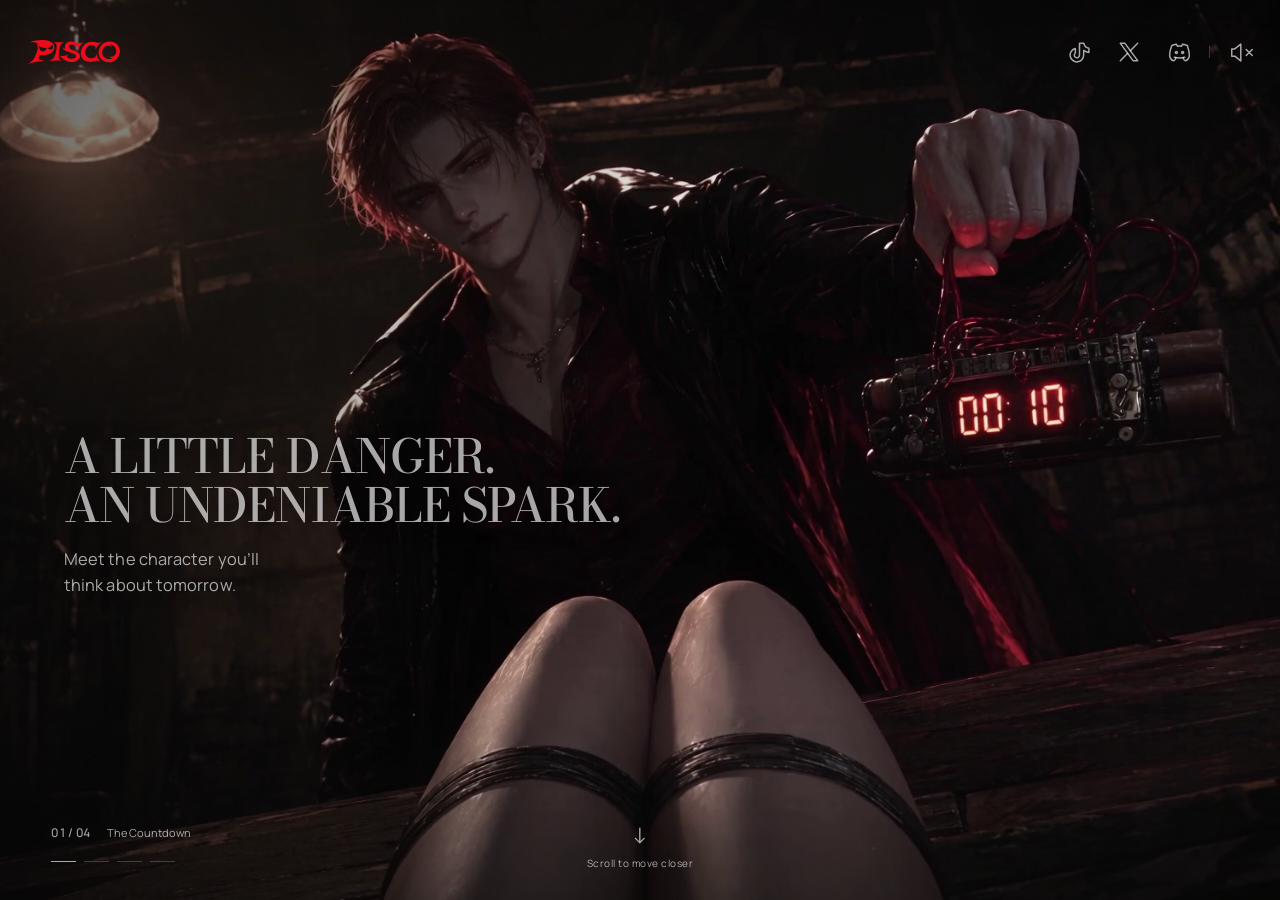
==== commit 306885ea: "Replace fourth chapter with the supplied surprise-party video" ====
--- a/index.html
+++ b/index.html
@@ -1,4 +1,4 @@
-<!doctype html><html lang="en"><head><meta charset="utf-8"><meta name="viewport" content="width=device-width,initial-scale=1,viewport-fit=cover"><meta name="theme-color" content="#100e0d"><meta name="description" content="A countdown. A winter lodge. A poker table. A ballroom. Find your next story with Pisco."><link rel="preload" href="assets/fonts/bodoni-moda-latin-wght-normal.woff2" as="font" type="font/woff2" crossorigin><link rel="preload" href="assets/fonts/manrope-latin-wght-normal.woff2" as="font" type="font/woff2" crossorigin><title>Pisco — A night of possibilities</title><style>
+<!doctype html><html lang="en"><head><meta charset="utf-8"><meta name="viewport" content="width=device-width,initial-scale=1,viewport-fit=cover"><meta name="theme-color" content="#100e0d"><meta name="description" content="A countdown. A winter lodge. A poker table. A surprise party. Find your next story with Pisco."><link rel="preload" href="assets/fonts/bodoni-moda-latin-wght-normal.woff2" as="font" type="font/woff2" crossorigin><link rel="preload" href="assets/fonts/manrope-latin-wght-normal.woff2" as="font" type="font/woff2" crossorigin><title>Pisco — A night of possibilities</title><style>
 @font-face{font-family:'Bodoni Moda';font-style:normal;font-weight:400 900;font-display:swap;src:url('assets/fonts/bodoni-moda-latin-wght-normal.woff2') format('woff2')}
 @font-face{font-family:'Manrope';font-style:normal;font-weight:200 800;font-display:swap;src:url('assets/fonts/manrope-latin-wght-normal.woff2') format('woff2')}
 :root{color-scheme:dark;--ink:rgba(255,255,255,.65);--dim:rgba(255,255,255,.65);--line:#ffffff33;--control-color:rgba(255,255,255,.65);--control-color-hover:#ffffff}*{box-sizing:border-box}html,body{height:100%;margin:0;overscroll-behavior:none;background:#100e0d;color:var(--ink)}body,button,a{font-family:'Manrope',Arial,sans-serif;font-weight:400;-webkit-font-smoothing:antialiased}button,a{color:inherit}button{font-size:15px;cursor:pointer;background:none;border:0}button:focus-visible,a:focus-visible{outline:1px solid var(--ink);outline-offset:7px}button:disabled{opacity:.45;cursor:wait}a{text-decoration:none}body{overflow:hidden}#stage{position:fixed;inset:0;touch-action:none}#scene{width:100%;height:100%;display:block}#shade{position:absolute;inset:0;background:linear-gradient(180deg,#08070770,transparent 28%,transparent 47%,#090807b5 90%),linear-gradient(90deg,#08070750,transparent 55%);pointer-events:none}.decode-video{position:fixed;width:2px;height:2px;bottom:0;left:0;opacity:.001;pointer-events:none;z-index:-1}header{position:fixed;inset:0 0 auto;display:flex;justify-content:space-between;align-items:center;padding:30px clamp(16px,1.3vw,24px) 30px calc(clamp(20px,1.3vw,32px) + 8px);z-index:4}.brand{padding:0;line-height:0}.brand img{width:92px;height:auto;filter:none}.header-actions{display:flex;align-items:center;gap:18px}.socials{display:flex;align-items:center;gap:6px}.socials a,#sound{display:inline-flex;align-items:center;justify-content:center;width:44px;height:44px;padding:0;color:var(--control-color);border-radius:50%;transition:color .18s ease}.socials a:hover,.socials a:focus-visible,#sound:hover,#sound:focus-visible{color:var(--control-color-hover)}.socials a:focus-visible,#sound:focus-visible{outline-color:var(--control-color);outline-offset:2px}.header-actions svg{fill:none;stroke:currentColor;stroke-width:1.5;stroke-linecap:round;stroke-linejoin:round;flex:none}.header-actions svg path{vector-effect:non-scaling-stroke}/* Optical sizing compensates for each glyph's shape and visual weight. */.social-tiktok{width:25px;height:25px}.social-x{width:26px;height:26px}.social-discord{width:25px;height:25px}#sound{position:relative}#sound:before{content:"";position:absolute;left:-10px;top:16px;height:12px;border-left:1px solid #ffffff33}#sound .sound-off,#sound .sound-on{width:29px;height:29px;transform:translateX(.5px)}#sound .sound-on{display:none}#sound[aria-pressed=true] .sound-on{display:block}#sound[aria-pressed=true] .sound-off{display:none}.story{position:fixed;left:6vw;bottom:16vh;width:min(550px,45vw);transform-origin:bottom left;pointer-events:none;z-index:2;will-change:transform,opacity}h1{font-family:'Bodoni Moda',Georgia,serif;text-transform:uppercase;font-size:clamp(36px,4.2vw,68px);font-weight:500;line-height:1.05;letter-spacing:-.02em;margin:18px 0 18px;text-wrap:balance;white-space:pre-line;max-width:none}#line{font-size:clamp(16px,1.4vw,20px);font-weight:400;line-height:1.55;letter-spacing:.005em;max-width:32ch;margin:0;text-wrap:balance}#line.quote{font-style:italic}#storyAction{display:none!important;pointer-events:none;margin-top:24px;padding:11px 0;border-bottom:1px solid #ffffff6b;display:inline-flex;align-items:center;gap:30px;font-size:16px}#storyAction span{display:inline-block;font-size:20px}.bottom{position:fixed;bottom:30px;left:4vw;right:4vw;z-index:5;display:grid;grid-template-columns:1fr auto 1fr;align-items:end;gap:24px}.chapter{display:flex;align-items:center;gap:16px}.chapterNum{font-size:12px;font-weight:500;font-variant-numeric:tabular-nums;letter-spacing:.03em}.chapterName{font-size:11px;font-weight:400;color:var(--dim);max-width:150px}.steps{display:flex;gap:8px;margin-top:12px}.steps button{padding:8px 0;width:25px;position:relative}.steps button:after{content:'';height:1px;display:block;background:#ffffff33}.steps button[aria-current=true]:after{background:var(--ink)}.cue{font-size:10px;letter-spacing:.05em;text-align:center;color:var(--dim)}.cue:before{content:'↓';display:block;font-size:22px;margin-bottom:7px;animation:scroll-cue-float 1.8s ease-in-out infinite}@keyframes scroll-cue-float{0%,100%{transform:translateY(0);opacity:.65}50%{transform:translateY(6px);opacity:1}}.controlArrow{font-size:18px}.exportControls{display:none;position:fixed;top:90px;right:30px;z-index:20;background:#171411;padding:10px}body[data-production=true] .exportControls{display:block}#mobileNote{display:none}
@@ -34,8 +34,8 @@
 <div class="bottom"><div><div class="chapter"><span class="chapterNum" id="number">01 / 04</span><span class="chapterName" id="chapterName">The Countdown</span></div><div class="steps" id="steps" aria-label="Choose a world"></div></div><div class="cue" id="cue">Scroll to move closer</div></div>
 
 
-<script>const STORY_CONTENT=[{"id": "coffee-date", "t": "The Countdown", "cat": "Dark romance · Ten seconds left", "teaser": ["Meet the character you’ll think about tomorrow."]}, {"id": "mafia-club", "t": "The Winter Lodge", "cat": "Fantasy romance · A winter welcome", "teaser": ["Step into stories where your daydreams come alive."]}, {"id": "motorcycle", "t": "The Poker Table", "cat": "Modern romance · At the poker table", "teaser": ["What happens next is yours to decide."]}, {"id": "ballroom", "t": "The Ballroom", "cat": "Romance · Behind the ballroom", "teaser": ["Stay for the spark. Come back for the chemistry."]}];
-const JOURNEY_CONTENT={"version": "v43-ui-opacity-65-20261120", "scenes": [{"id": "coffee-date", "start": "assets/journey/countdown-start-a7e755bcedd4.jpg", "end": "assets/journey/countdown-end-813200507d6f.jpg", "filmDuration": 14.803922, "description": "A man leans closer in a dim room while a red digital timer counts down from ten seconds.", "clips": [{"src": "assets/journey/01-countdown-20261118-web-480097a754f1.mp4", "duration": 10.066667}], "presentation": {"title": "The Countdown", "headline": "A little danger.\nAn undeniable spark.", "teaser": "Meet the character you’ll think about tomorrow.", "chapter": "The Countdown", "category": "Dark romance · Ten seconds left", "shade": "linear-gradient(90deg,#08070788,transparent 58%),linear-gradient(180deg,#08070744,transparent 28%,transparent 78%,#09080766)"}, "aliases": ["private-club"], "status": "ready", "camera": {"zoom": [1.025, 1.08], "exitZoom": 1.12, "from": [0.5, 0.5], "to": [0.49, 0.46]}}, {"id": "mafia-club", "status": "ready", "start": "assets/journey/winter-lodge-start-20261118-77b9cb356916.jpg", "end": "assets/journey/winter-lodge-end-20261118-b9bf124ef3be.jpg", "filmDuration": 11.830065, "description": "A snowy wooden door opens into a warm winter lodge. A wolf-eared man with glasses welcomes the visitor and gently holds their hand to his cheek.", "clips": [{"src": "assets/journey/02-winter-lodge-20261118-web-19e9b6421de4.mp4", "duration": 12.066667}], "presentation": {"title": "The Winter Lodge", "headline": "Softly intoxicating. Uniquely yours.", "teaser": "Step into stories where your daydreams come alive.", "chapter": "The Winter Lodge", "category": "Fantasy romance · A winter welcome", "shade": "linear-gradient(270deg,#08070788,transparent 60%),linear-gradient(180deg,#08070755,transparent 55%,#09080755)"}, "playbackRate": 1.5, "camera": {"zoom": [1.025, 1.12], "exitZoom": 1.17, "from": [0.5, 0.5], "to": [0.51, 0.44]}}, {"id": "motorcycle", "status": "ready", "start": "assets/journey/poker-table-start-73389bcee230.jpg", "end": "assets/journey/poker-table-end-a12d33269803.jpg", "filmDuration": 11.813725, "description": "Dark curtains open onto a private poker table. Three men welcome the visitor, offering a hand and sliding chips across the table.", "clips": [{"src": "assets/journey/03-poker-table-20261117-web-771614d063a6.mp4", "duration": 12.05}], "presentation": {"title": "The Poker Table", "headline": "Some stories begin after midnight.", "teaser": "What happens next is yours to decide.", "chapter": "The Poker Table", "category": "Modern romance · At the poker table", "shade": "linear-gradient(165deg,#08070799,transparent 60%),linear-gradient(0deg,#09080766,transparent 25%)"}, "playbackRate": 1.5, "camera": {"zoom": [1.025, 1.18], "exitZoom": 1.23, "from": [0.5, 0.5], "to": [0.53, 0.57]}}, {"id": "ballroom", "status": "ready", "start": "assets/journey/ballroom-start-2e5b534ca526.jpg", "end": "assets/journey/ballroom-end-285e264e26e6.jpg", "filmDuration": 22.12, "description": "An invitation leads through a chandelier-lit ballroom toward an intimate encounter behind the scenes.", "clips": [{"src": "assets/journey/04-ballroom-hand-repaired-cd3b1046ccb7.mp4", "duration": 15.041667}], "presentation": {"title": "The Ballroom", "headline": "One taste,\nand reality can wait.", "teaser": "Stay for the spark. Come back for the chemistry.", "chapter": "The Ballroom", "category": "Romance · Behind the ballroom", "shade": "linear-gradient(45deg,#08070799,transparent 62%),linear-gradient(180deg,#08070755,transparent 35%)"}, "camera": {"zoom": [1.025, 1.14], "exitZoom": 1.19, "from": [0.5, 0.5], "to": [0.57, 0.49]}}], "releaseStage": "current-preview"};
+<script>const STORY_CONTENT=[{"id": "coffee-date", "t": "The Countdown", "cat": "Dark romance · Ten seconds left", "teaser": ["Meet the character you’ll think about tomorrow."]}, {"id": "mafia-club", "t": "The Winter Lodge", "cat": "Fantasy romance · A winter welcome", "teaser": ["Step into stories where your daydreams come alive."]}, {"id": "motorcycle", "t": "The Poker Table", "cat": "Modern romance · At the poker table", "teaser": ["What happens next is yours to decide."]}, {"id": "ballroom", "t": "The Surprise Party", "cat": "Romance · A surprise party", "teaser": ["Stay for the spark. Come back for the chemistry."]}];
+const JOURNEY_CONTENT={"version": "v44-new-fourth-video-20261120", "scenes": [{"id": "coffee-date", "start": "assets/journey/countdown-start-a7e755bcedd4.jpg", "end": "assets/journey/countdown-end-813200507d6f.jpg", "filmDuration": 14.803922, "description": "A man leans closer in a dim room while a red digital timer counts down from ten seconds.", "clips": [{"src": "assets/journey/01-countdown-20261118-web-480097a754f1.mp4", "duration": 10.066667}], "presentation": {"title": "The Countdown", "headline": "A little danger.\nAn undeniable spark.", "teaser": "Meet the character you’ll think about tomorrow.", "chapter": "The Countdown", "category": "Dark romance · Ten seconds left", "shade": "linear-gradient(90deg,#08070788,transparent 58%),linear-gradient(180deg,#08070744,transparent 28%,transparent 78%,#09080766)"}, "aliases": ["private-club"], "status": "ready", "camera": {"zoom": [1.025, 1.08], "exitZoom": 1.12, "from": [0.5, 0.5], "to": [0.49, 0.46]}}, {"id": "mafia-club", "status": "ready", "start": "assets/journey/winter-lodge-start-20261118-77b9cb356916.jpg", "end": "assets/journey/winter-lodge-end-20261118-b9bf124ef3be.jpg", "filmDuration": 11.830065, "description": "A snowy wooden door opens into a warm winter lodge. A wolf-eared man with glasses welcomes the visitor and gently holds their hand to his cheek.", "clips": [{"src": "assets/journey/02-winter-lodge-20261118-web-19e9b6421de4.mp4", "duration": 12.066667}], "presentation": {"title": "The Winter Lodge", "headline": "Softly intoxicating. Uniquely yours.", "teaser": "Step into stories where your daydreams come alive.", "chapter": "The Winter Lodge", "category": "Fantasy romance · A winter welcome", "shade": "linear-gradient(270deg,#08070788,transparent 60%),linear-gradient(180deg,#08070755,transparent 55%,#09080755)"}, "playbackRate": 1.5, "camera": {"zoom": [1.025, 1.12], "exitZoom": 1.17, "from": [0.5, 0.5], "to": [0.51, 0.44]}}, {"id": "motorcycle", "status": "ready", "start": "assets/journey/poker-table-start-73389bcee230.jpg", "end": "assets/journey/poker-table-end-a12d33269803.jpg", "filmDuration": 11.813725, "description": "Dark curtains open onto a private poker table. Three men welcome the visitor, offering a hand and sliding chips across the table.", "clips": [{"src": "assets/journey/03-poker-table-20261117-web-771614d063a6.mp4", "duration": 12.05}], "presentation": {"title": "The Poker Table", "headline": "Some stories begin after midnight.", "teaser": "What happens next is yours to decide.", "chapter": "The Poker Table", "category": "Modern romance · At the poker table", "shade": "linear-gradient(165deg,#08070799,transparent 60%),linear-gradient(0deg,#09080766,transparent 25%)"}, "playbackRate": 1.5, "camera": {"zoom": [1.025, 1.18], "exitZoom": 1.23, "from": [0.5, 0.5], "to": [0.53, 0.57]}}, {"id": "ballroom", "status": "ready", "start": "assets/journey/surprise-party-start-20261120-7a305a763665.jpg", "end": "assets/journey/surprise-party-end-20261120-013b8c964025.jpg", "filmDuration": 14.823529, "description": "A door opens into a room decorated with balloons, gifts and fairy lights, where a group welcomes the visitor to a surprise party.", "clips": [{"src": "assets/journey/04-surprise-party-20261120-web-2b98556e7cf4.mp4", "duration": 10.08}], "presentation": {"title": "The Surprise Party", "headline": "One taste,\nand reality can wait.", "teaser": "Stay for the spark. Come back for the chemistry.", "chapter": "The Surprise Party", "category": "Romance · A surprise party", "shade": "linear-gradient(45deg,#08070799,transparent 62%),linear-gradient(180deg,#08070755,transparent 35%)"}, "camera": {"zoom": [1.025, 1.14], "exitZoom": 1.19, "from": [0.5, 0.5], "to": [0.57, 0.49]}}], "releaseStage": "current-preview"};
 // Gesture position owns the camera, opening and text; media and light have their own clocks.
 const JClamp = (x, a=0, b=1) => Math.max(a, Math.min(b, x));
 const JSmooth = x => { const t=JClamp(x); return t*t*(3-2*t); };
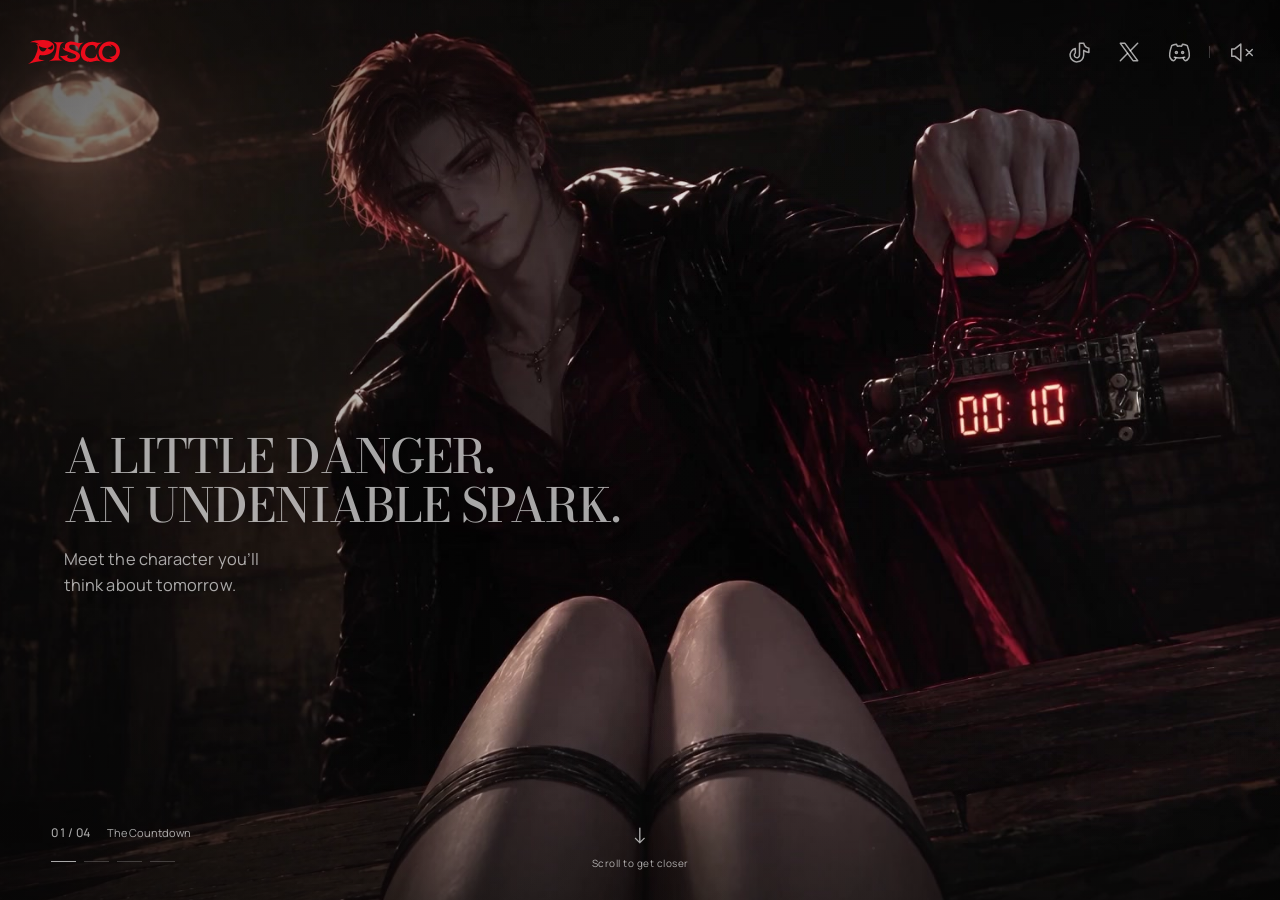
==== commit 3d7d3de3: "Update chapter names and scroll invitation copy" ====
--- a/index.html
+++ b/index.html
@@ -31,11 +31,11 @@
 <header><button class="brand" aria-label="Pisco, return to the beginning"><img src="[data-uri]" alt="Pisco"></button><div class="header-actions"><nav class="socials" aria-label="Follow Pisco"><a href="https://www.tiktok.com/@pisco.p2?_r=1&amp;_t=ZS-9BVNbpqRjZU" target="_blank" rel="noopener noreferrer" aria-label="Pisco on TikTok (opens in a new tab)" title="TikTok"><svg class="social-tiktok" viewBox="0 0 24 24" aria-hidden="true" focusable="false"><path d="M21 7.917v4.034a9.948 9.948 0 0 1 -5 -1.951v4.5a6.5 6.5 0 1 1 -8 -6.326v4.326a2.5 2.5 0 1 0 4 2v-11.5h4.083a6.005 6.005 0 0 0 4.917 4.917"/></svg></a><a href="https://x.com/pisco7576gmail" target="_blank" rel="noopener noreferrer" aria-label="Pisco on X (opens in a new tab)" title="X"><svg class="social-x" viewBox="0 0 24 24" aria-hidden="true" focusable="false"><path d="M4 4l11.733 16h4.267l-11.733 -16l-4.267 0"/><path d="M4 20l6.768 -6.768m2.46 -2.46l6.772 -6.772"/></svg></a><a href="https://discord.gg/XGzpeunbj" target="_blank" rel="noopener noreferrer" aria-label="Pisco on Discord (opens in a new tab)" title="Discord"><svg class="social-discord" viewBox="0 0 24 24" aria-hidden="true" focusable="false"><path d="M8 12a1 1 0 1 0 2 0a1 1 0 0 0 -2 0"/><path d="M14 12a1 1 0 1 0 2 0a1 1 0 0 0 -2 0"/><path d="M15.5 17c0 1 1.5 3 2 3c1.5 0 2.833 -1.667 3.5 -3c.667 -1.667 .5 -5.833 -1.5 -11.5c-1.457 -1.015 -3 -1.34 -4.5 -1.5l-.972 1.923a11.913 11.913 0 0 0 -4.053 0l-.975 -1.923c-1.5 .16 -3.043 .485 -4.5 1.5c-2 5.667 -2.167 9.833 -1.5 11.5c.667 1.333 2 3 3.5 3c.5 0 2 -2 2 -3"/><path d="M7 16.5c3.5 1 6.5 1 10 0"/></svg></a></nav><button id="sound" type="button" aria-pressed="false" aria-label="Play original video sound" title="Turn original sound on"><svg class="sound-off" viewBox="0 0 24 24" aria-hidden="true" focusable="false"><path d="M11 5 6 9H3.5v6H6l5 4V5Z"/><path d="M15.5 9.5l5 5m0-5-5 5"/></svg><svg class="sound-on" viewBox="0 0 24 24" aria-hidden="true" focusable="false"><path d="M11 5 6 9H3.5v6H6l5 4V5Z"/><path d="M14.5 8.5c2 1.9 2 5.1 0 7"/><path d="M18 5.5c3.5 3.6 3.5 9.4 0 13"/></svg></button></div></header>
 <section class="story" id="story" data-scene="coffee-date" aria-label="Current story"><h1 id="title">A little danger.
 An undeniable spark.</h1><p id="line">Meet the character you’ll think about tomorrow.</p></section>
-<div class="bottom"><div><div class="chapter"><span class="chapterNum" id="number">01 / 04</span><span class="chapterName" id="chapterName">The Countdown</span></div><div class="steps" id="steps" aria-label="Choose a world"></div></div><div class="cue" id="cue">Scroll to move closer</div></div>
-
-
-<script>const STORY_CONTENT=[{"id": "coffee-date", "t": "The Countdown", "cat": "Dark romance · Ten seconds left", "teaser": ["Meet the character you’ll think about tomorrow."]}, {"id": "mafia-club", "t": "The Winter Lodge", "cat": "Fantasy romance · A winter welcome", "teaser": ["Step into stories where your daydreams come alive."]}, {"id": "motorcycle", "t": "The Poker Table", "cat": "Modern romance · At the poker table", "teaser": ["What happens next is yours to decide."]}, {"id": "ballroom", "t": "The Surprise Party", "cat": "Romance · A surprise party", "teaser": ["Stay for the spark. Come back for the chemistry."]}];
-const JOURNEY_CONTENT={"version": "v44-new-fourth-video-20261120", "scenes": [{"id": "coffee-date", "start": "assets/journey/countdown-start-a7e755bcedd4.jpg", "end": "assets/journey/countdown-end-813200507d6f.jpg", "filmDuration": 14.803922, "description": "A man leans closer in a dim room while a red digital timer counts down from ten seconds.", "clips": [{"src": "assets/journey/01-countdown-20261118-web-480097a754f1.mp4", "duration": 10.066667}], "presentation": {"title": "The Countdown", "headline": "A little danger.\nAn undeniable spark.", "teaser": "Meet the character you’ll think about tomorrow.", "chapter": "The Countdown", "category": "Dark romance · Ten seconds left", "shade": "linear-gradient(90deg,#08070788,transparent 58%),linear-gradient(180deg,#08070744,transparent 28%,transparent 78%,#09080766)"}, "aliases": ["private-club"], "status": "ready", "camera": {"zoom": [1.025, 1.08], "exitZoom": 1.12, "from": [0.5, 0.5], "to": [0.49, 0.46]}}, {"id": "mafia-club", "status": "ready", "start": "assets/journey/winter-lodge-start-20261118-77b9cb356916.jpg", "end": "assets/journey/winter-lodge-end-20261118-b9bf124ef3be.jpg", "filmDuration": 11.830065, "description": "A snowy wooden door opens into a warm winter lodge. A wolf-eared man with glasses welcomes the visitor and gently holds their hand to his cheek.", "clips": [{"src": "assets/journey/02-winter-lodge-20261118-web-19e9b6421de4.mp4", "duration": 12.066667}], "presentation": {"title": "The Winter Lodge", "headline": "Softly intoxicating. Uniquely yours.", "teaser": "Step into stories where your daydreams come alive.", "chapter": "The Winter Lodge", "category": "Fantasy romance · A winter welcome", "shade": "linear-gradient(270deg,#08070788,transparent 60%),linear-gradient(180deg,#08070755,transparent 55%,#09080755)"}, "playbackRate": 1.5, "camera": {"zoom": [1.025, 1.12], "exitZoom": 1.17, "from": [0.5, 0.5], "to": [0.51, 0.44]}}, {"id": "motorcycle", "status": "ready", "start": "assets/journey/poker-table-start-73389bcee230.jpg", "end": "assets/journey/poker-table-end-a12d33269803.jpg", "filmDuration": 11.813725, "description": "Dark curtains open onto a private poker table. Three men welcome the visitor, offering a hand and sliding chips across the table.", "clips": [{"src": "assets/journey/03-poker-table-20261117-web-771614d063a6.mp4", "duration": 12.05}], "presentation": {"title": "The Poker Table", "headline": "Some stories begin after midnight.", "teaser": "What happens next is yours to decide.", "chapter": "The Poker Table", "category": "Modern romance · At the poker table", "shade": "linear-gradient(165deg,#08070799,transparent 60%),linear-gradient(0deg,#09080766,transparent 25%)"}, "playbackRate": 1.5, "camera": {"zoom": [1.025, 1.18], "exitZoom": 1.23, "from": [0.5, 0.5], "to": [0.53, 0.57]}}, {"id": "ballroom", "status": "ready", "start": "assets/journey/surprise-party-start-20261120-7a305a763665.jpg", "end": "assets/journey/surprise-party-end-20261120-013b8c964025.jpg", "filmDuration": 14.823529, "description": "A door opens into a room decorated with balloons, gifts and fairy lights, where a group welcomes the visitor to a surprise party.", "clips": [{"src": "assets/journey/04-surprise-party-20261120-web-2b98556e7cf4.mp4", "duration": 10.08}], "presentation": {"title": "The Surprise Party", "headline": "One taste,\nand reality can wait.", "teaser": "Stay for the spark. Come back for the chemistry.", "chapter": "The Surprise Party", "category": "Romance · A surprise party", "shade": "linear-gradient(45deg,#08070799,transparent 62%),linear-gradient(180deg,#08070755,transparent 35%)"}, "camera": {"zoom": [1.025, 1.14], "exitZoom": 1.19, "from": [0.5, 0.5], "to": [0.57, 0.49]}}], "releaseStage": "current-preview"};
+<div class="bottom"><div><div class="chapter"><span class="chapterNum" id="number">01 / 04</span><span class="chapterName" id="chapterName">The Countdown</span></div><div class="steps" id="steps" aria-label="Choose a world"></div></div><div class="cue" id="cue">Scroll to get closer</div></div>
+
+
+<script>const STORY_CONTENT=[{"id": "coffee-date", "t": "The Countdown", "cat": "Dark romance · Ten seconds left", "teaser": ["Meet the character you’ll think about tomorrow."]}, {"id": "mafia-club", "t": "A Pack of Temptations", "cat": "Fantasy romance · A winter welcome", "teaser": ["Step into stories where your daydreams come alive."]}, {"id": "motorcycle", "t": "High Stakes", "cat": "Modern romance · At the poker table", "teaser": ["What happens next is yours to decide."]}, {"id": "ballroom", "t": "The Private Party", "cat": "Romance · A surprise party", "teaser": ["Stay for the spark. Come back for the chemistry."]}];
+const JOURNEY_CONTENT={"version": "v45-chapter-labels-20261120", "scenes": [{"id": "coffee-date", "start": "assets/journey/countdown-start-a7e755bcedd4.jpg", "end": "assets/journey/countdown-end-813200507d6f.jpg", "filmDuration": 14.803922, "description": "A man leans closer in a dim room while a red digital timer counts down from ten seconds.", "clips": [{"src": "assets/journey/01-countdown-20261118-web-480097a754f1.mp4", "duration": 10.066667}], "presentation": {"title": "The Countdown", "headline": "A little danger.\nAn undeniable spark.", "teaser": "Meet the character you’ll think about tomorrow.", "chapter": "The Countdown", "category": "Dark romance · Ten seconds left", "shade": "linear-gradient(90deg,#08070788,transparent 58%),linear-gradient(180deg,#08070744,transparent 28%,transparent 78%,#09080766)"}, "aliases": ["private-club"], "status": "ready", "camera": {"zoom": [1.025, 1.08], "exitZoom": 1.12, "from": [0.5, 0.5], "to": [0.49, 0.46]}}, {"id": "mafia-club", "status": "ready", "start": "assets/journey/winter-lodge-start-20261118-77b9cb356916.jpg", "end": "assets/journey/winter-lodge-end-20261118-b9bf124ef3be.jpg", "filmDuration": 11.830065, "description": "A snowy wooden door opens into a warm winter lodge. A wolf-eared man with glasses welcomes the visitor and gently holds their hand to his cheek.", "clips": [{"src": "assets/journey/02-winter-lodge-20261118-web-19e9b6421de4.mp4", "duration": 12.066667}], "presentation": {"title": "A Pack of Temptations", "headline": "Softly intoxicating. Uniquely yours.", "teaser": "Step into stories where your daydreams come alive.", "chapter": "A Pack of Temptations", "category": "Fantasy romance · A winter welcome", "shade": "linear-gradient(270deg,#08070788,transparent 60%),linear-gradient(180deg,#08070755,transparent 55%,#09080755)"}, "playbackRate": 1.5, "camera": {"zoom": [1.025, 1.12], "exitZoom": 1.17, "from": [0.5, 0.5], "to": [0.51, 0.44]}}, {"id": "motorcycle", "status": "ready", "start": "assets/journey/poker-table-start-73389bcee230.jpg", "end": "assets/journey/poker-table-end-a12d33269803.jpg", "filmDuration": 11.813725, "description": "Dark curtains open onto a private poker table. Three men welcome the visitor, offering a hand and sliding chips across the table.", "clips": [{"src": "assets/journey/03-poker-table-20261117-web-771614d063a6.mp4", "duration": 12.05}], "presentation": {"title": "High Stakes", "headline": "Some stories begin after midnight.", "teaser": "What happens next is yours to decide.", "chapter": "High Stakes", "category": "Modern romance · At the poker table", "shade": "linear-gradient(165deg,#08070799,transparent 60%),linear-gradient(0deg,#09080766,transparent 25%)"}, "playbackRate": 1.5, "camera": {"zoom": [1.025, 1.18], "exitZoom": 1.23, "from": [0.5, 0.5], "to": [0.53, 0.57]}}, {"id": "ballroom", "status": "ready", "start": "assets/journey/surprise-party-start-20261120-7a305a763665.jpg", "end": "assets/journey/surprise-party-end-20261120-013b8c964025.jpg", "filmDuration": 14.823529, "description": "A door opens into a room decorated with balloons, gifts and fairy lights, where a group welcomes the visitor to a surprise party.", "clips": [{"src": "assets/journey/04-surprise-party-20261120-web-2b98556e7cf4.mp4", "duration": 10.08}], "presentation": {"title": "The Private Party", "headline": "One taste,\nand reality can wait.", "teaser": "Stay for the spark. Come back for the chemistry.", "chapter": "The Private Party", "category": "Romance · A surprise party", "shade": "linear-gradient(45deg,#08070799,transparent 62%),linear-gradient(180deg,#08070755,transparent 35%)"}, "camera": {"zoom": [1.025, 1.14], "exitZoom": 1.19, "from": [0.5, 0.5], "to": [0.57, 0.49]}}], "releaseStage": "current-preview"};
 // Gesture position owns the camera, opening and text; media and light have their own clocks.
 const JClamp = (x, a=0, b=1) => Math.max(a, Math.min(b, x));
 const JSmooth = x => { const t=JClamp(x); return t*t*(3-2*t); };
@@ -386,7 +386,7 @@
     shade.style.setProperty('--shade-mix',JSmooth(f.transition));
     const compact=innerWidth<=700,textY=f.textY*(compact?.45:1),textScale=1+(f.textScale-1)*(compact?.2:1);
     $('#story').style.opacity=f.opacity;$('#story').style.transform=stage.reduced?'none':`translateY(${textY}px) scale(${textScale})`;
-    $('#cue').textContent=f.transition>0?'Keep moving closer':'Scroll to move closer';
+    $('#cue').textContent=f.transition>0?'Keep moving closer':'Scroll to get closer';
     if(recording)capture(f);
   };
   stage.ready.then(()=>{const id=location.hash.slice(1),i=scenes.findIndex(s=>s.id===id||(s.aliases||[]).includes(id));if(i>=0)stage.jump(i+.05);});
